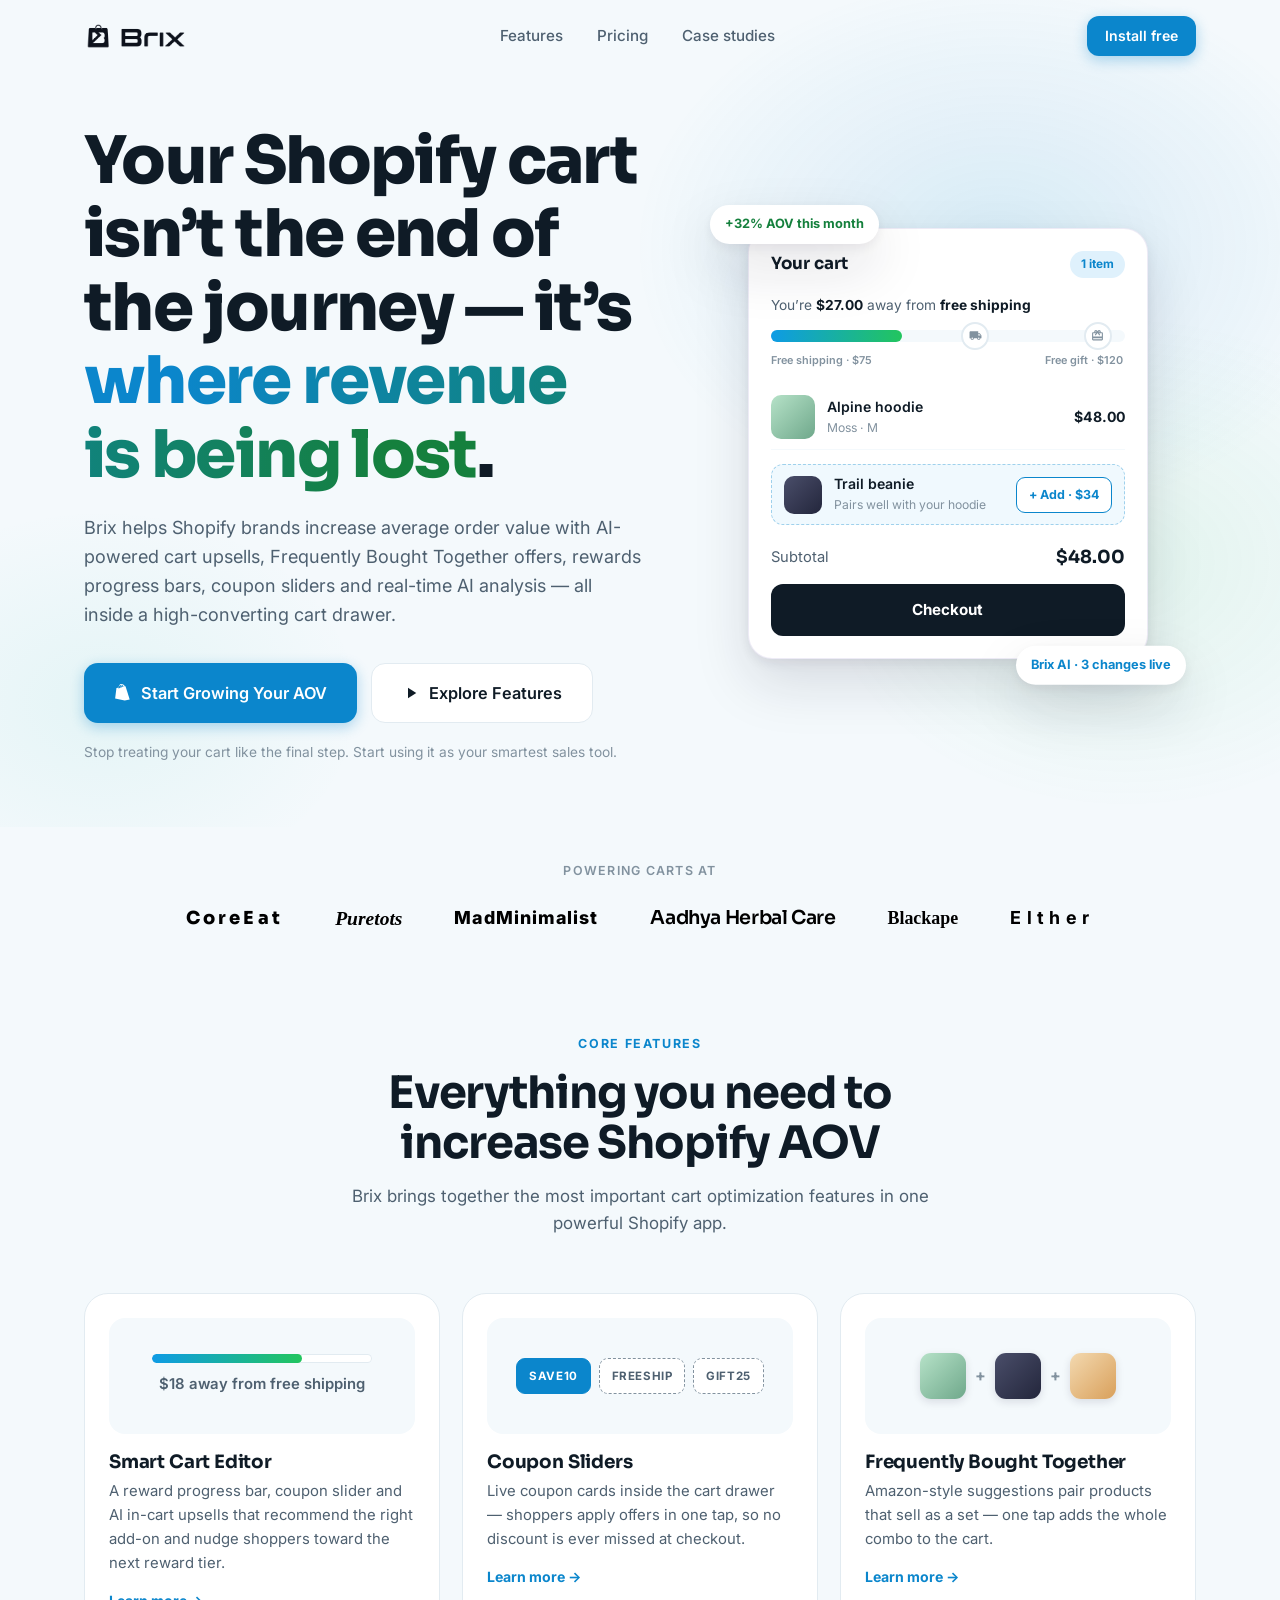
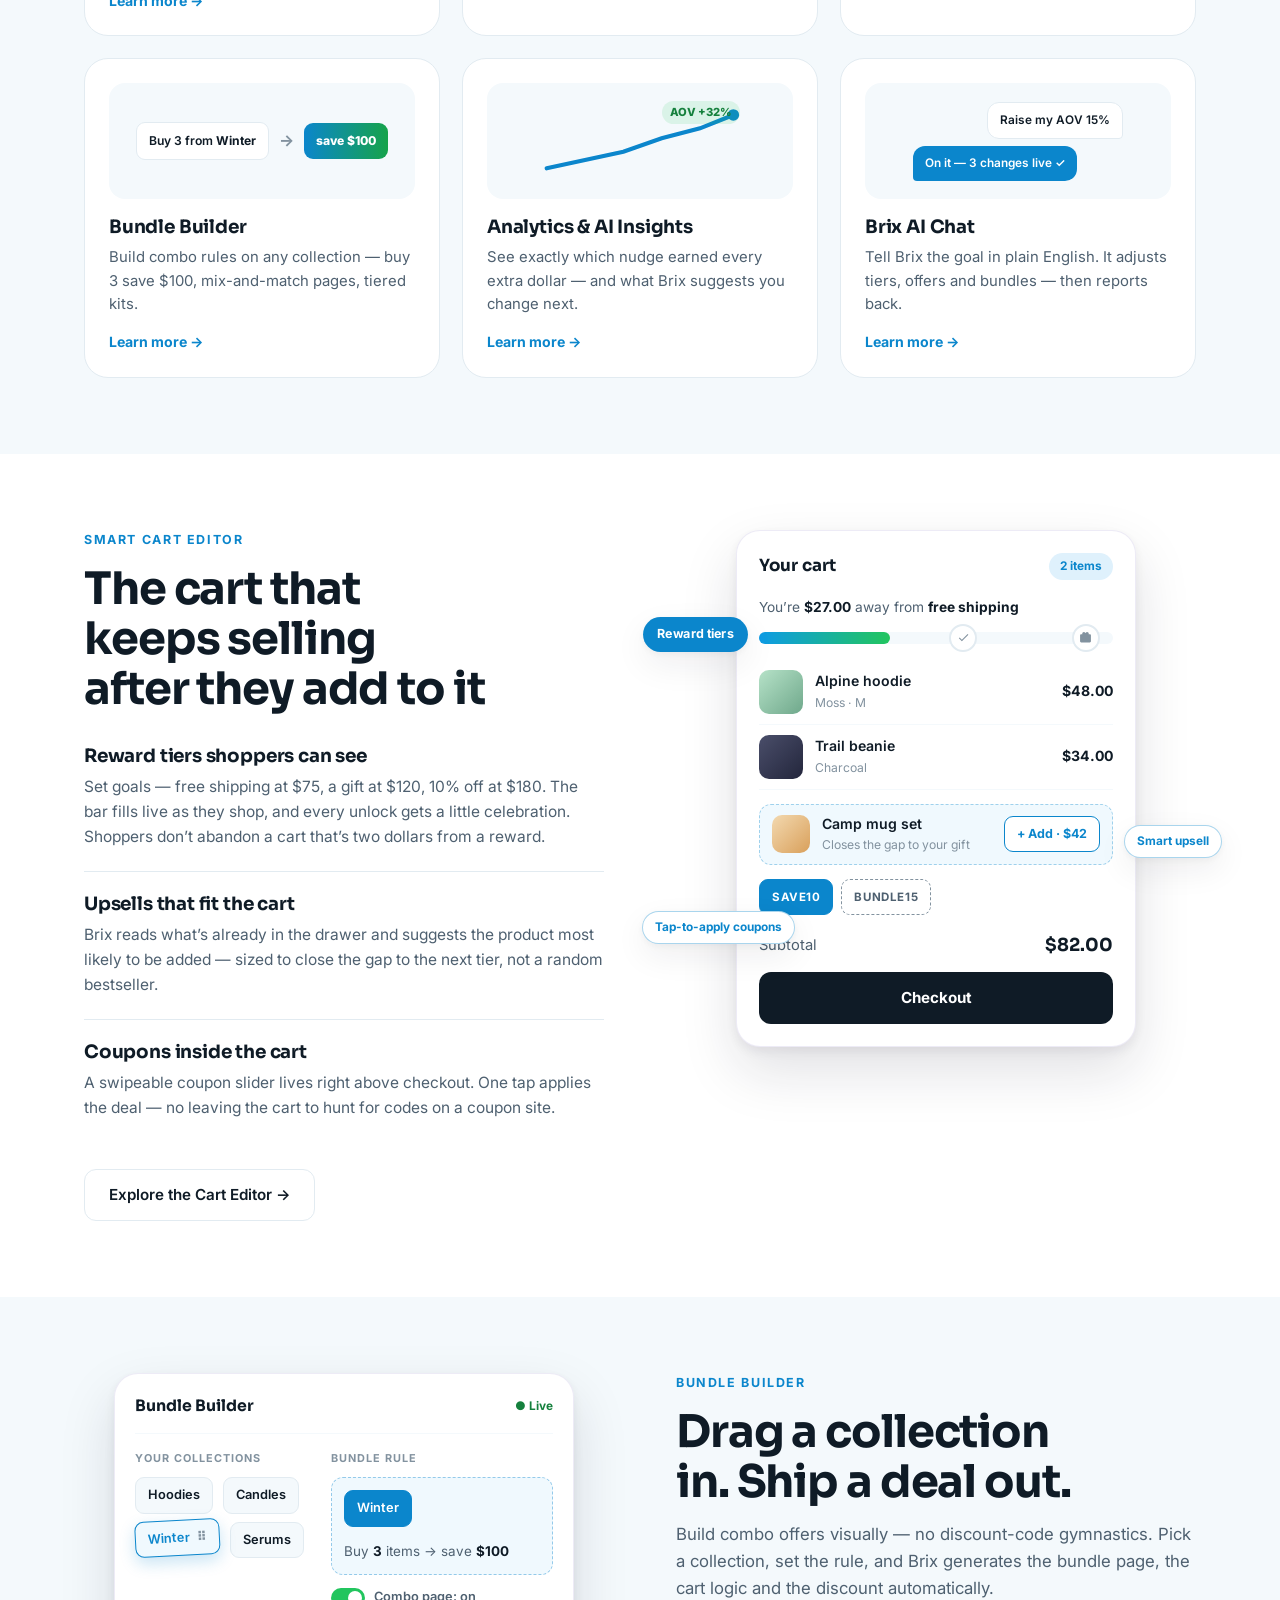
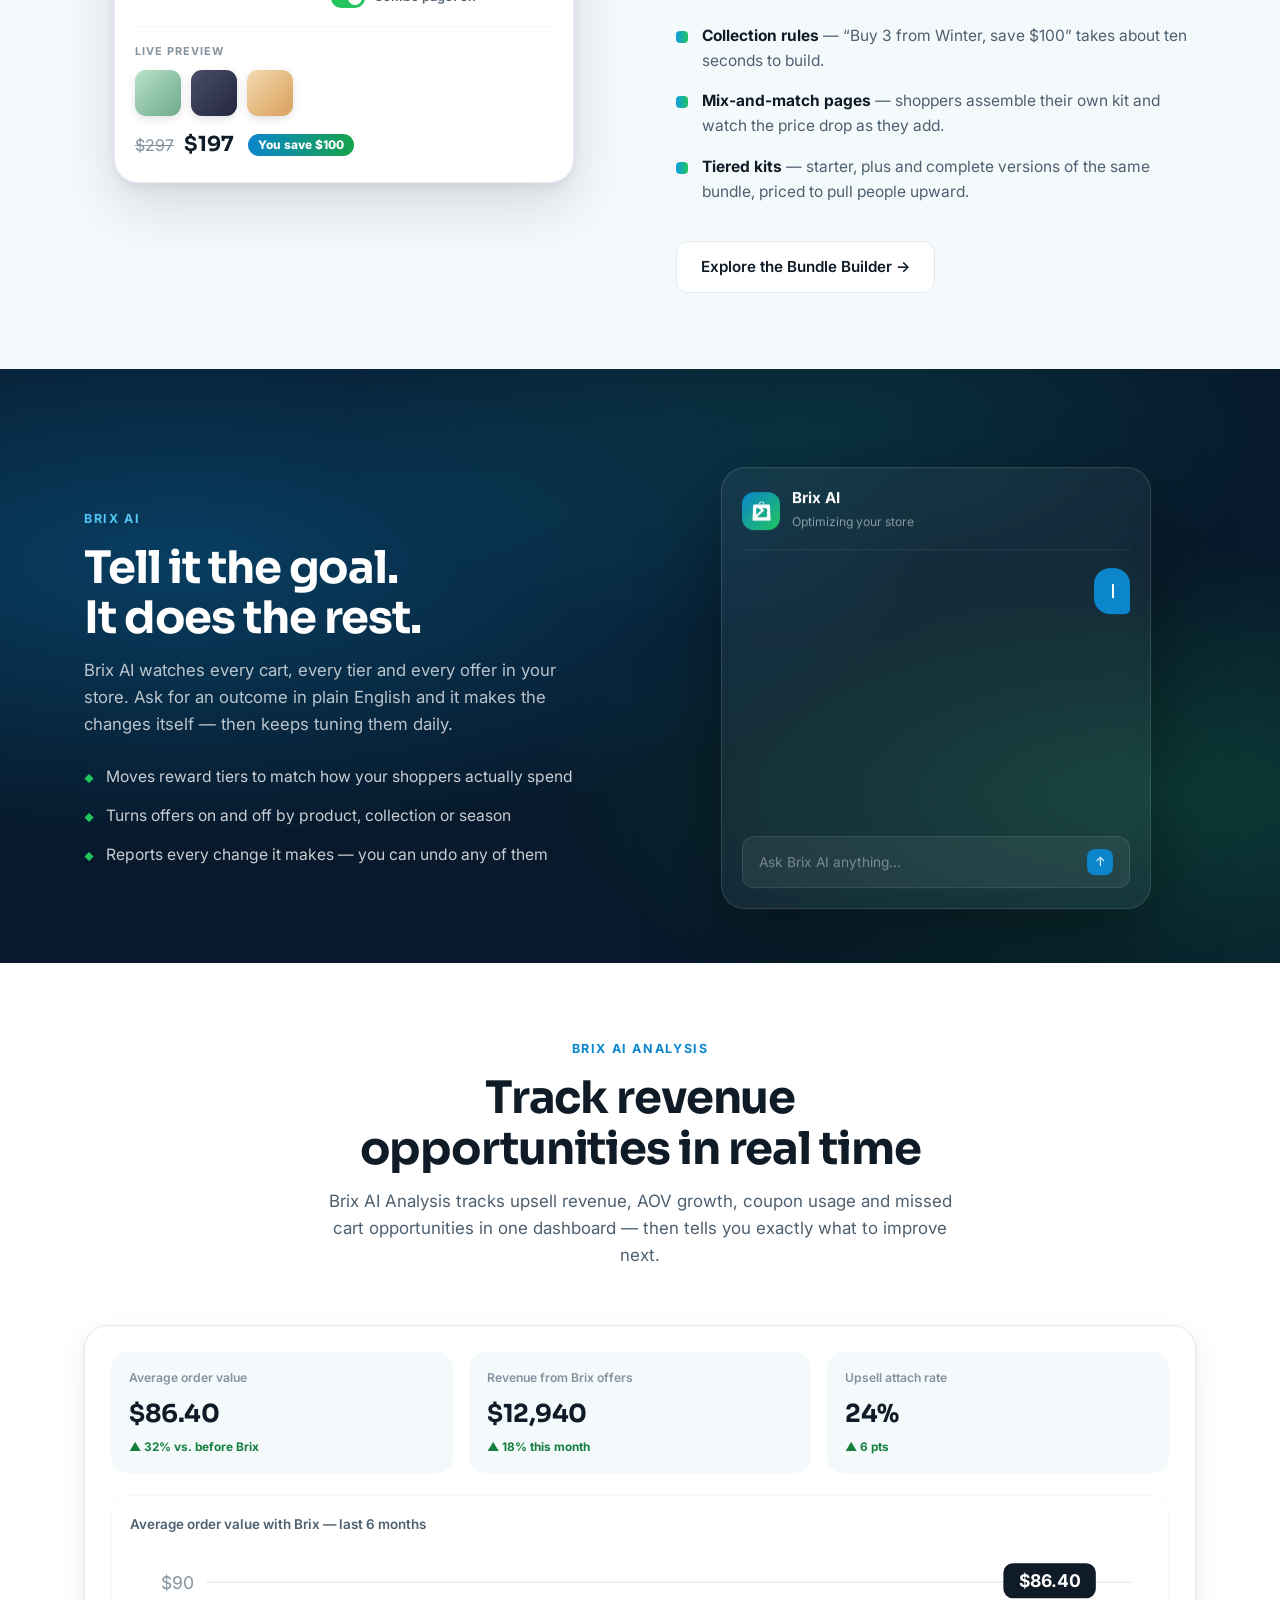
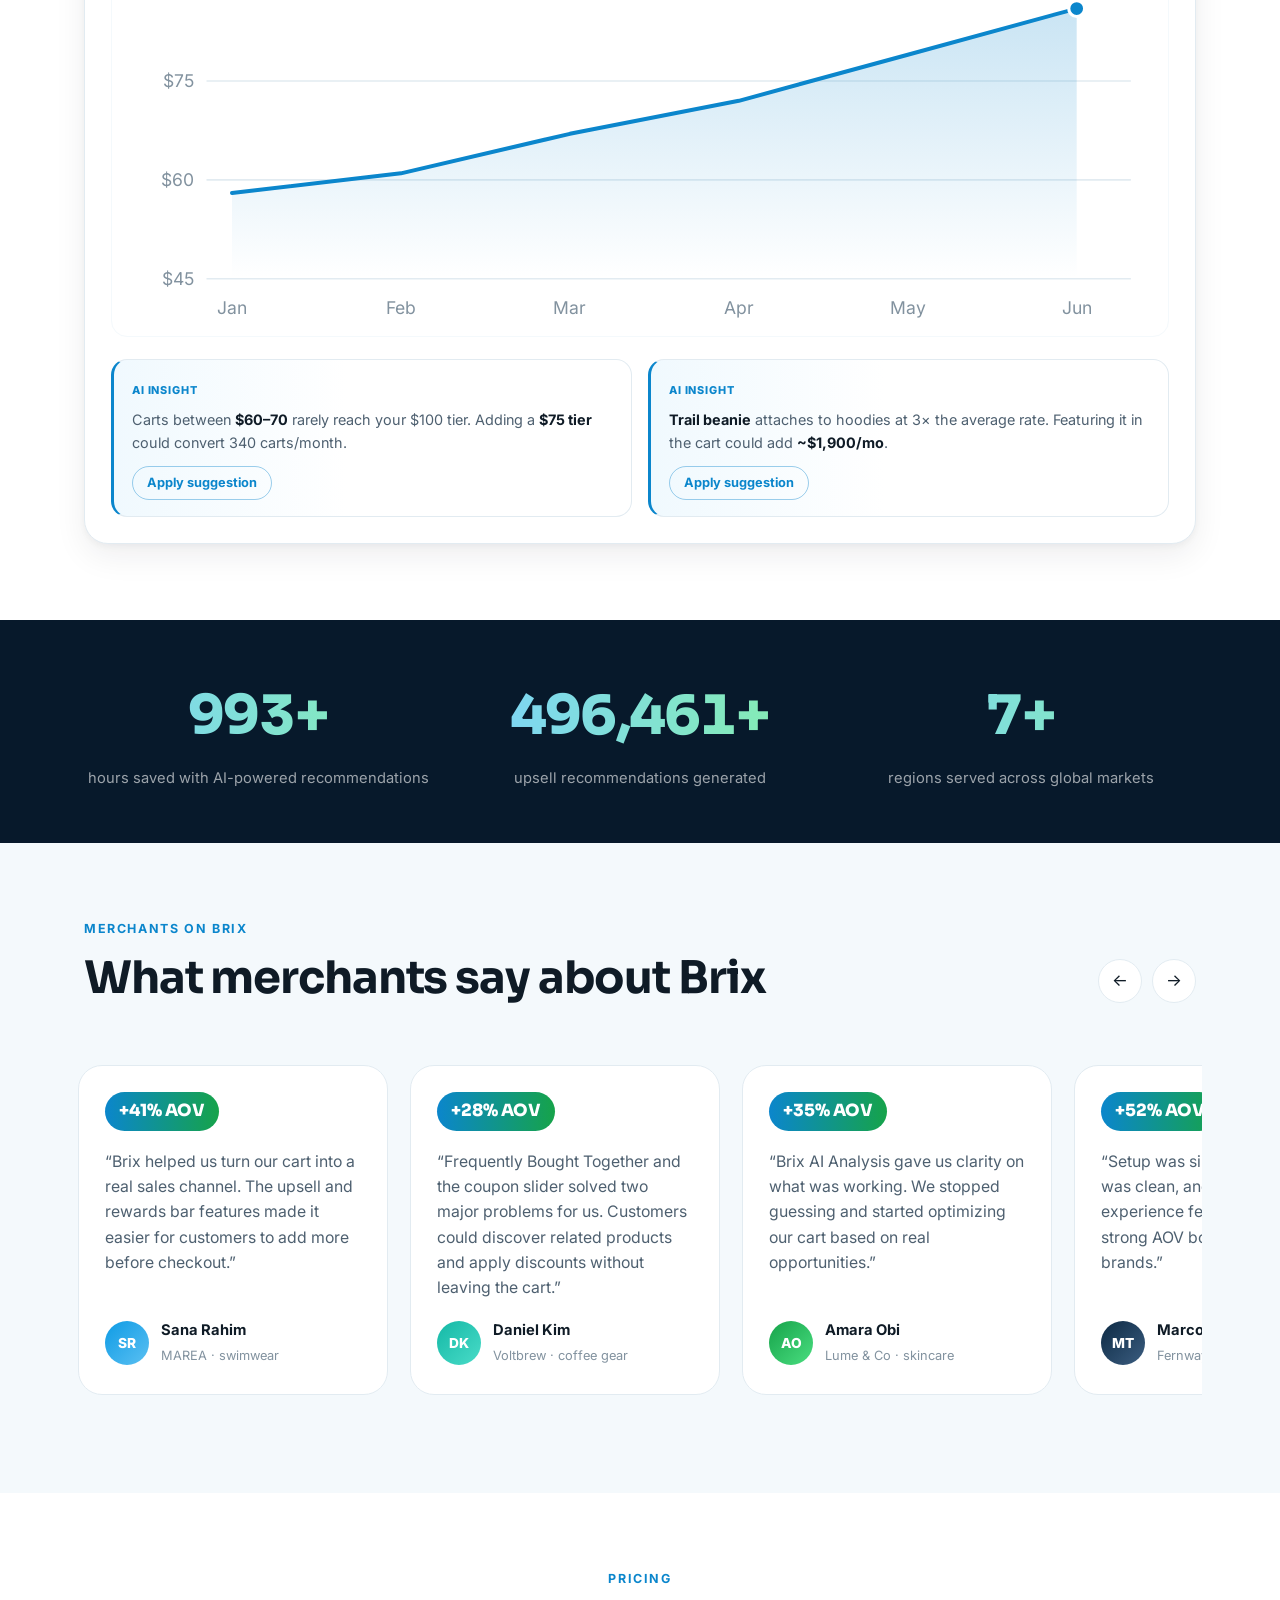
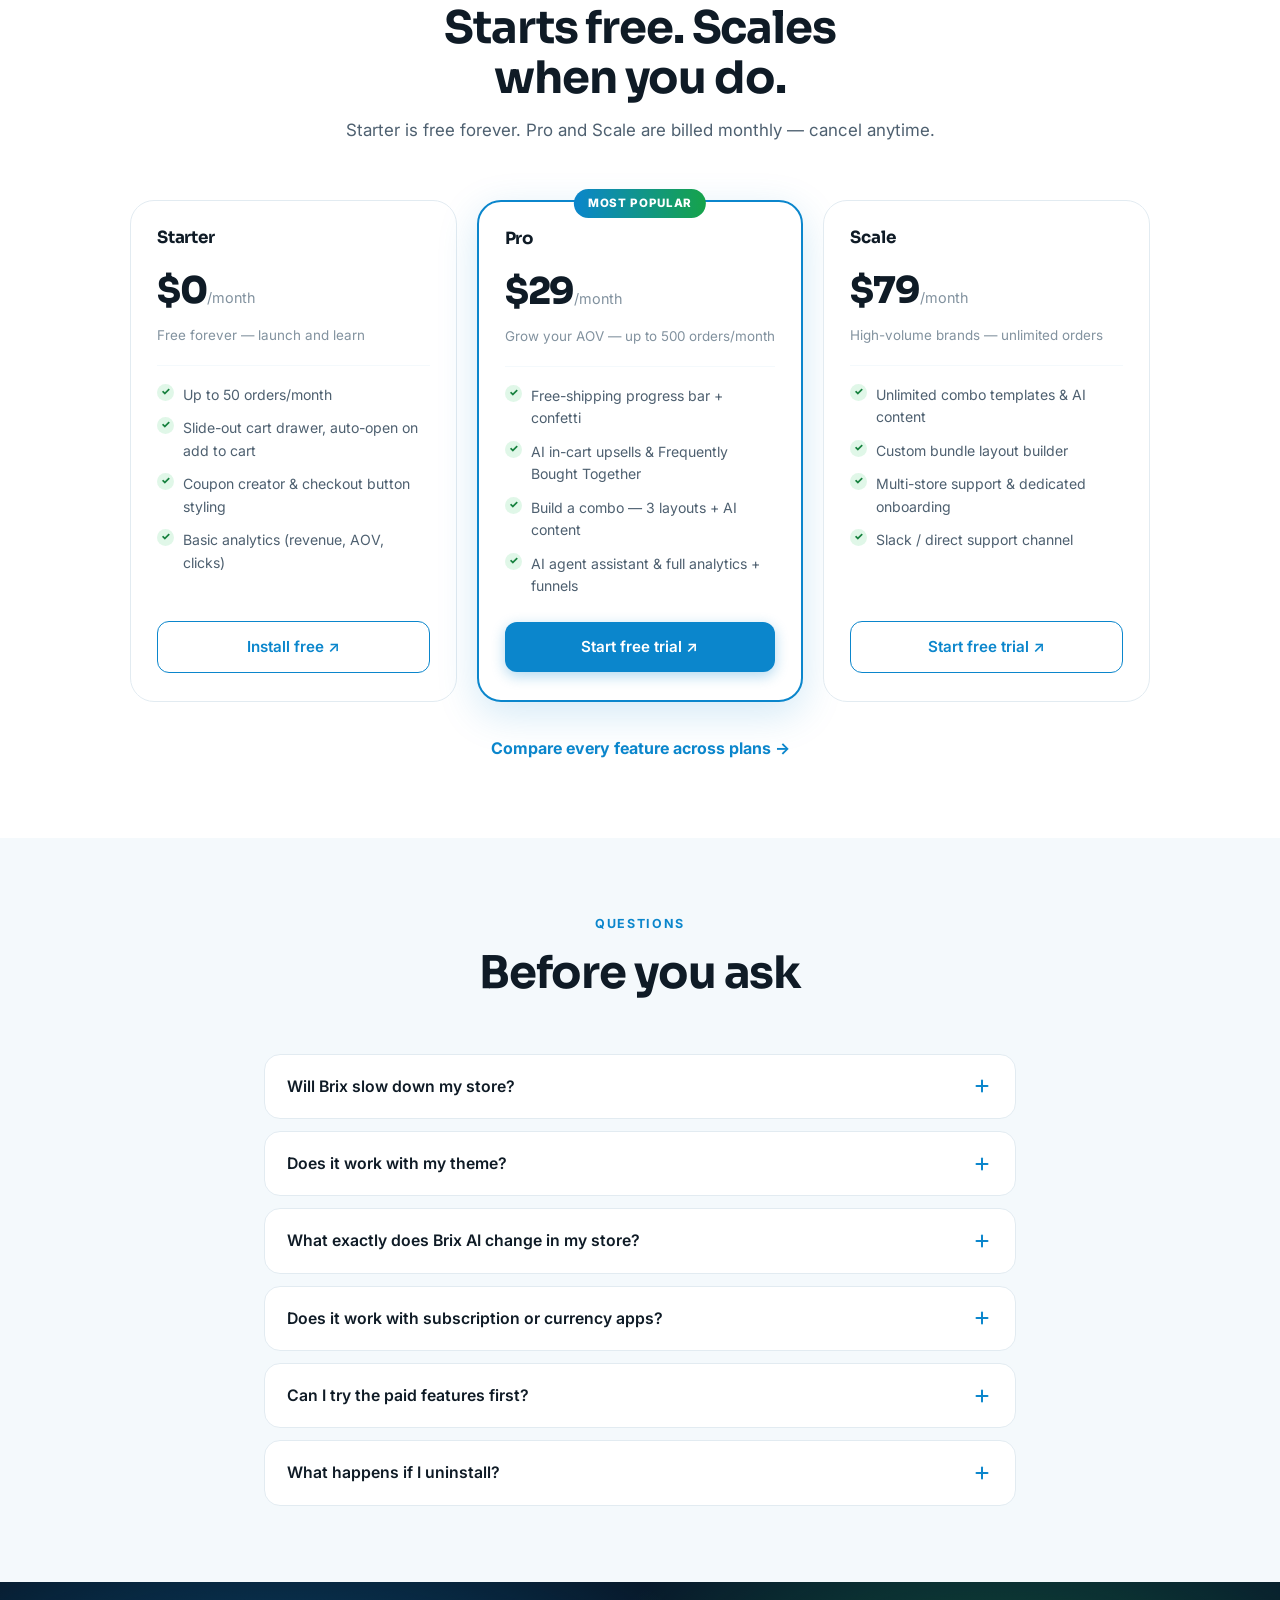
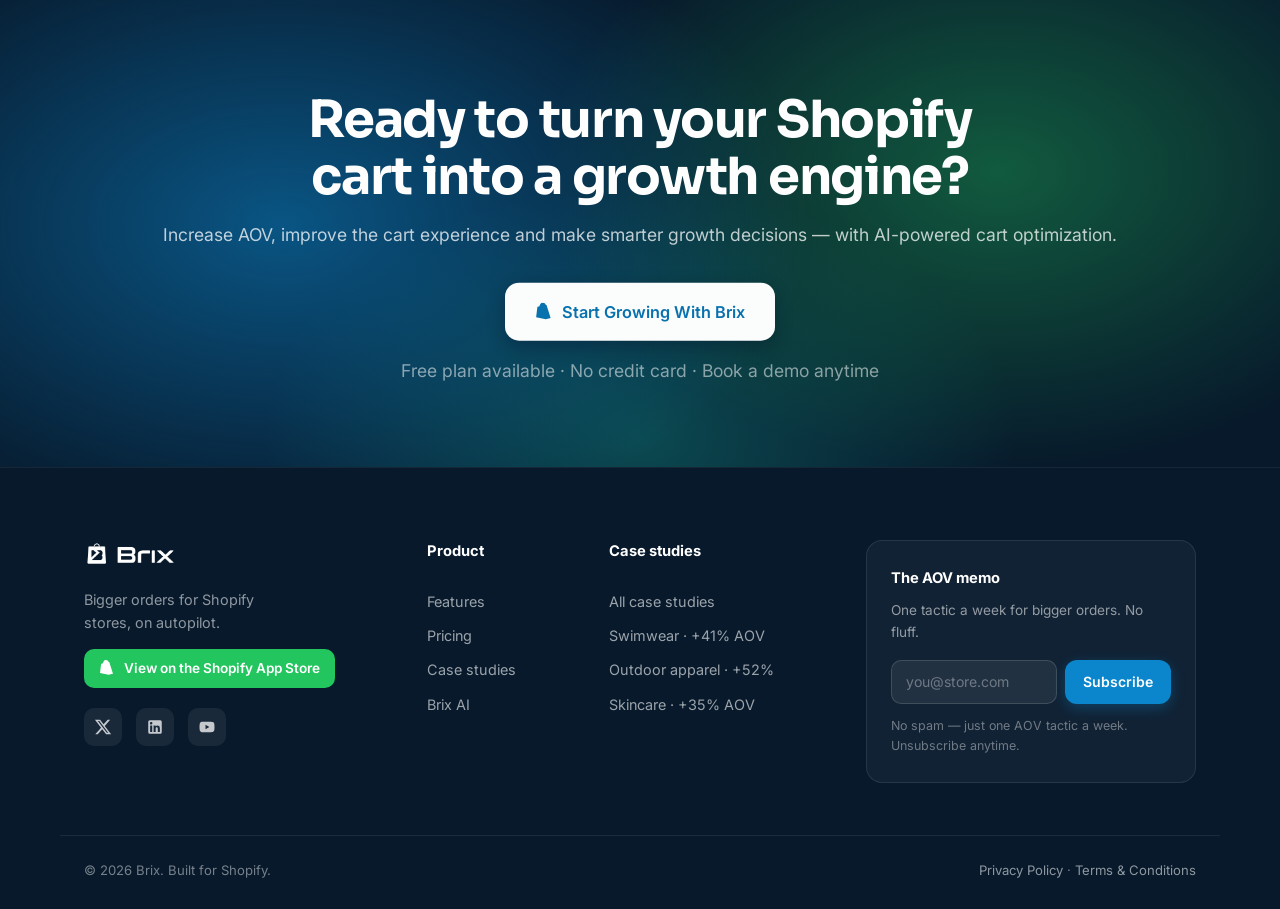
==== index.html @ e407da77 "feat: initialize project structure with website content, assets, and core layout files" ====
<!DOCTYPE html>
<html lang="en">
<head>
  <meta charset="UTF-8">
  <meta name="viewport" content="width=device-width, initial-scale=1.0">
  <title>Brix — AI Cart Upsell &amp; AOV Booster App for Shopify</title>
  <meta name="description" content="Increase Shopify AOV with Brix. Use AI cart upsells, Frequently Bought Together offers, rewards progress bars, coupon sliders and real-time AI analysis to grow cart revenue.">
  <link rel="preconnect" href="https://fonts.googleapis.com">
  <link rel="preconnect" href="https://fonts.gstatic.com" crossorigin>
  <link href="https://fonts.googleapis.com/css2?family=Sora:wght@600;700;800&family=Inter:wght@400;500;600;700&display=swap" rel="stylesheet">
  <link rel="stylesheet" href="css/styles.css?v=2">
  <link rel="icon" type="image/png" href="assets/favicon.png">
</head>
<body>

<header class="nav" id="nav">
  <div class="container nav-in">
    <a class="logo" href="index.html" aria-label="Brix home">
      <img class="logo-img" src="assets/brix-logo-dark.png" alt="Brix">
    </a>
    <nav class="nav-links" aria-label="Main">
      <a href="features.html">Features</a>
      <a href="pricing.html">Pricing</a>
      <a href="case-studies.html">Case studies</a>
    </nav>
    <div class="nav-actions">
      <a class="btn btn-primary btn-sm" href="#install">Install free</a>
      <button class="nav-burger" id="navBurger" aria-label="Open menu" aria-expanded="false" aria-controls="navDrawer">
        <span></span><span></span><span></span>
      </button>
    </div>
  </div>
  <div class="nav-drawer" id="navDrawer">
    <a href="features.html">Features</a>
    <a href="pricing.html">Pricing</a>
    <a href="case-studies.html">Case studies</a>
    <a class="btn btn-primary" href="#install">Install free</a>
  </div>
</header>

<main>

<!-- ============ HERO ============ -->
<section class="hero">
  <div class="hero-glow" aria-hidden="true"></div>
  <div class="container hero-grid">
    <div class="hero-copy">
      <h1 class="reveal" style="--d:.08s">Your Shopify cart isn’t the end of the journey — it’s <em>where revenue is being lost</em>.</h1>
      <p class="hero-sub reveal" style="--d:.16s">Brix helps Shopify brands increase average order value with AI-powered cart upsells, Frequently Bought Together offers, rewards progress bars, coupon sliders and real-time AI analysis — all inside a high-converting cart drawer.</p>
      <div class="hero-ctas reveal" style="--d:.24s">
        <a class="btn btn-primary btn-lg" href="#install">
          <svg viewBox="0 0 24 24" width="18" height="18" fill="currentColor" aria-hidden="true"><path d="M15.34 3.03c-.09-.06-.19-.06-.31-.03l-.58.18c-.14-.4-.33-.83-.61-1.26C13.28.98 12.6.5 11.9.5h-.15c-.5-.62-1.13-.9-1.68-.88-1.05.03-2.09.79-2.94 2.13-.6.95-1.05 2.14-1.18 3.06l-2.1.65c-.62.2-.64.22-.72.8L1.5 19.44 14.29 22 21 20.55S15.42 3.09 15.34 3.03zM12.7 3.6l-1.6.5c0-.83-.11-1.99-.5-2.99.98.19 1.8 1.53 2.1 2.49zM10.5 4.28l-2.53.79c.24-.94.7-1.87 1.27-2.48.21-.23.51-.48.86-.63.33.7.4 1.69.4 2.32zM9.55 1.14c.28 0 .52.06.72.19-.32.17-.63.41-.92.72-.75.81-1.33 2.07-1.56 3.28l-2.08.64c.41-1.92 2.02-4.78 3.84-4.83z"/></svg>
          Start Growing Your AOV
        </a>
        <a class="btn btn-ghost btn-lg" href="features.html">
          <svg viewBox="0 0 24 24" width="18" height="18" fill="currentColor" aria-hidden="true"><path d="M8 5v14l11-7z"/></svg>
          Explore Features
        </a>
      </div>
      <p class="hero-note reveal" style="--d:.32s">Stop treating your cart like the final step. Start using it as your smartest sales tool.</p>
    </div>

    <!-- Signature: live cart drawer demo -->
    <div class="hero-visual reveal" style="--d:.2s">
      <div class="cart-mock" id="heroCart">
        <div class="cm-head">
          <span class="cm-title">Your cart</span>
          <span class="cm-badge" id="cmCount">1 item</span>
        </div>
        <div class="cm-goal">
          <p class="cm-msg" id="cmMsg">You’re <b>$27.00</b> away from <b>free shipping</b></p>
          <div class="cm-track">
            <div class="cm-fill" id="cmFill" style="width:37%"></div>
            <div class="cm-node" id="nodeShip" style="left:57.7%">
              <svg viewBox="0 0 24 24" width="13" height="13" fill="currentColor" aria-hidden="true"><path d="M20 8h-3V4H3c-1.1 0-2 .9-2 2v11h2c0 1.66 1.34 3 3 3s3-1.34 3-3h6c0 1.66 1.34 3 3 3s3-1.34 3-3h2v-5l-3-4zM6 18.5c-.83 0-1.5-.67-1.5-1.5s.67-1.5 1.5-1.5 1.5.67 1.5 1.5-.67 1.5-1.5 1.5zm13.5-9l1.96 2.5H17V9.5h2.5zm-1.5 9c-.83 0-1.5-.67-1.5-1.5s.67-1.5 1.5-1.5 1.5.67 1.5 1.5-.67 1.5-1.5 1.5z"/></svg>
            </div>
            <div class="cm-node" id="nodeGift" style="left:92.3%">
              <svg viewBox="0 0 24 24" width="13" height="13" fill="currentColor" aria-hidden="true"><path d="M20 6h-2.18c.11-.31.18-.65.18-1 0-1.66-1.34-3-3-3-1.05 0-1.96.54-2.5 1.35l-.5.67-.5-.68C10.96 2.54 10.05 2 9 2 7.34 2 6 3.34 6 5c0 .35.07.69.18 1H4c-1.11 0-1.99.89-1.99 2L2 19c0 1.11.89 2 2 2h16c1.11 0 2-.89 2-2V8c0-1.11-.89-2-2-2zm-5-2c.55 0 1 .45 1 1s-.45 1-1 1-1-.45-1-1 .45-1 1-1zM9 4c.55 0 1 .45 1 1s-.45 1-1 1-1-.45-1-1 .45-1 1-1zm11 15H4v-2h16v2zm0-5H4V8h5.08L7 10.83 8.62 12 11 8.76l1-1.36 1 1.36L15.38 12 17 10.83 14.92 8H20v6z"/></svg>
            </div>
          </div>
          <div class="cm-tiers">
            <span>Free shipping · $75</span>
            <span>Free gift · $120</span>
          </div>
        </div>
        <ul class="cm-items" id="cmItems">
          <li class="cm-item is-in">
            <span class="cm-thumb th-a" aria-hidden="true"></span>
            <span class="cm-item-info"><b>Alpine hoodie</b><small>Moss · M</small></span>
            <span class="cm-price">$48.00</span>
          </li>
          <li class="cm-item" id="item2">
            <span class="cm-thumb th-b" aria-hidden="true"></span>
            <span class="cm-item-info"><b>Trail beanie</b><small>Charcoal</small></span>
            <span class="cm-price">$34.00</span>
          </li>
          <li class="cm-item" id="item3">
            <span class="cm-thumb th-c" aria-hidden="true"></span>
            <span class="cm-item-info"><b>Camp mug set</b><small>Set of 2</small></span>
            <span class="cm-price">$42.00</span>
          </li>
          <li class="cm-item cm-item-gift" id="itemGift">
            <span class="cm-thumb th-gift" aria-hidden="true"><svg viewBox="0 0 24 24" width="20" height="20" fill="#2E7D53"><path d="M20 6h-2.18c.11-.31.18-.65.18-1 0-1.66-1.34-3-3-3-1.05 0-1.96.54-2.5 1.35l-.5.67-.5-.68C10.96 2.54 10.05 2 9 2 7.34 2 6 3.34 6 5c0 .35.07.69.18 1H4c-1.11 0-1.99.89-1.99 2L2 19c0 1.11.89 2 2 2h16c1.11 0 2-.89 2-2V8c0-1.11-.89-2-2-2zm-5-2c.55 0 1 .45 1 1s-.45 1-1 1-1-.45-1-1 .45-1 1-1zM9 4c.55 0 1 .45 1 1s-.45 1-1 1-1-.45-1-1 .45-1 1-1zm11 15H4v-2h16v2zm0-5H4V8h5.08L7 10.83 8.62 12 11 8.76l1-1.36 1 1.36L15.38 12 17 10.83 14.92 8H20v6z"/></svg></span>
            <span class="cm-item-info"><b>Sherpa socks</b><small>Your free gift</small></span>
            <span class="cm-price cm-price-free">FREE</span>
          </li>
        </ul>
        <div class="cm-upsell" id="cmUpsell">
          <span class="cm-thumb th-b" aria-hidden="true"></span>
          <span class="cm-item-info"><b>Trail beanie</b><small>Pairs well with your hoodie</small></span>
          <button class="cm-add" id="cmAdd" tabindex="-1">+ Add · $34</button>
        </div>
        <div class="cm-foot">
          <span>Subtotal</span>
          <b id="cmTotal">$48.00</b>
        </div>
        <button class="cm-checkout" tabindex="-1">Checkout</button>
        <canvas class="confetti-canvas" id="cmConfetti" aria-hidden="true"></canvas>
      </div>
      <div class="hero-chip hero-chip-1" aria-hidden="true">+32% AOV this month</div>
      <div class="hero-chip hero-chip-2" aria-hidden="true">Brix AI · 3 changes live</div>
    </div>
  </div>
</section>

<!-- ============ SOCIAL PROOF ============ -->
<section class="logos">
  <div class="container">
    <p class="logos-label reveal">Powering carts at</p>
    <div class="logos-row reveal" style="--d:.1s" aria-label="Customer stores">
      <span class="wordmark wm-1">CoreEat</span>
      <span class="wordmark wm-2">Puretots</span>
      <span class="wordmark wm-3">MadMinimalist</span>
      <span class="wordmark wm-4">Aadhya&nbsp;Herbal&nbsp;Care</span>
      <span class="wordmark wm-5">Blackape</span>
      <span class="wordmark wm-6">Elther</span>
    </div>
  </div>
</section>

<!-- ============ FEATURE GRID ============ -->
<section class="section section-soft" id="features">
  <div class="container">
    <div class="section-head reveal">
      <p class="eyebrow">Core features</p>
      <h2>Everything you need to increase Shopify AOV</h2>
      <p class="section-sub">Brix brings together the most important cart optimization features in one powerful Shopify app.</p>
    </div>
    <div class="feature-grid">

      <a class="feature-card reveal" href="features.html#cart-editor">
        <div class="fc-visual">
          <div class="mini-cart">
            <div class="mini-track"><div class="mini-fill"></div></div>
            <p class="mini-msg">$18 away from free shipping</p>
          </div>
        </div>
        <h3>Smart Cart Editor</h3>
        <p>A reward progress bar, coupon slider and AI in-cart upsells that recommend the right add-on and nudge shoppers toward the next reward tier.</p>
        <span class="fc-link">Learn more →</span>
      </a>

      <a class="feature-card reveal" style="--d:.06s" href="features.html#coupon-slider">
        <div class="fc-visual">
          <div class="mini-coupons">
            <span class="mini-coupon mc-active">SAVE10</span>
            <span class="mini-coupon">FREESHIP</span>
            <span class="mini-coupon">GIFT25</span>
          </div>
        </div>
        <h3>Coupon Sliders</h3>
        <p>Live coupon cards inside the cart drawer — shoppers apply offers in one tap, so no discount is ever missed at checkout.</p>
        <span class="fc-link">Learn more →</span>
      </a>

      <a class="feature-card reveal" style="--d:.12s" href="features.html#fbt">
        <div class="fc-visual">
          <div class="mini-fbt">
            <span class="mini-prod th-a"></span><i>+</i>
            <span class="mini-prod th-b"></span><i>+</i>
            <span class="mini-prod th-c"></span>
          </div>
        </div>
        <h3>Frequently Bought Together</h3>
        <p>Amazon-style suggestions pair products that sell as a set — one tap adds the whole combo to the cart.</p>
        <span class="fc-link">Learn more →</span>
      </a>

      <a class="feature-card reveal" href="features.html#bundles">
        <div class="fc-visual">
          <div class="mini-bundle">
            <span class="mini-rule">Buy 3 from <b>Winter</b></span>
            <span class="mini-arrow">→</span>
            <span class="mini-save">save $100</span>
          </div>
        </div>
        <h3>Bundle Builder</h3>
        <p>Build combo rules on any collection — buy 3 save $100, mix-and-match pages, tiered kits.</p>
        <span class="fc-link">Learn more →</span>
      </a>

      <a class="feature-card reveal" style="--d:.06s" href="features.html#analytics">
        <div class="fc-visual">
          <div class="mini-chart">
            <svg viewBox="0 0 120 44" aria-hidden="true">
              <path d="M4 38 L27 33 L50 28 L73 20 L96 14 L116 6" fill="none" stroke="#0B86CC" stroke-width="2.5" stroke-linecap="round"/>
              <circle cx="116" cy="6" r="3.5" fill="#0B86CC"/>
            </svg>
            <span class="mini-stat">AOV +32%</span>
          </div>
        </div>
        <h3>Analytics &amp; AI Insights</h3>
        <p>See exactly which nudge earned every extra dollar — and what Brix suggests you change next.</p>
        <span class="fc-link">Learn more →</span>
      </a>

      <a class="feature-card reveal" style="--d:.12s" href="features.html#ai-chat">
        <div class="fc-visual">
          <div class="mini-chat">
            <span class="mini-bubble mb-user">Raise my AOV 15%</span>
            <span class="mini-bubble mb-ai">On it — 3 changes live ✓</span>
          </div>
        </div>
        <h3>Brix AI Chat</h3>
        <p>Tell Brix the goal in plain English. It adjusts tiers, offers and bundles — then reports back.</p>
        <span class="fc-link">Learn more →</span>
      </a>

    </div>
  </div>
</section>

<!-- ============ DEEP DIVE: SMART CART ============ -->
<section class="section" id="smart-cart">
  <div class="container dd-grid">
    <div class="dd-copy">
      <p class="eyebrow reveal">Smart Cart Editor</p>
      <h2 class="reveal">The cart that keeps selling after they add to it</h2>
      <div class="dd-step reveal" data-step="1">
        <h3>Reward tiers shoppers can see</h3>
        <p>Set goals — free shipping at $75, a gift at $120, 10% off at $180. The bar fills live as they shop, and every unlock gets a little celebration. Shoppers don’t abandon a cart that’s two dollars from a reward.</p>
      </div>
      <div class="dd-step reveal" data-step="2">
        <h3>Upsells that fit the cart</h3>
        <p>Brix reads what’s already in the drawer and suggests the product most likely to be added — sized to close the gap to the next tier, not a random bestseller.</p>
      </div>
      <div class="dd-step reveal" data-step="3">
        <h3>Coupons inside the cart</h3>
        <p>A swipeable coupon slider lives right above checkout. One tap applies the deal — no leaving the cart to hunt for codes on a coupon site.</p>
      </div>
      <a class="btn btn-ghost reveal" href="features.html#cart-editor">Explore the Cart Editor →</a>
    </div>
    <div class="dd-visual">
      <div class="dd-sticky reveal">
        <div class="cart-mock cart-mock-static">
          <div class="cm-head"><span class="cm-title">Your cart</span><span class="cm-badge">2 items</span></div>
          <div class="cm-goal">
            <p class="cm-msg"><b>Free shipping unlocked!</b> $38.00 to a free gift</p>
            <div class="cm-track">
              <div class="cm-fill" style="width:63%"></div>
              <div class="cm-node is-unlocked" style="left:57.7%"><svg viewBox="0 0 24 24" width="13" height="13" fill="currentColor"><path d="M9 16.17L4.83 12l-1.42 1.41L9 19 21 7l-1.41-1.41z"/></svg></div>
              <div class="cm-node" style="left:92.3%"><svg viewBox="0 0 24 24" width="13" height="13" fill="currentColor"><path d="M20 6h-2.18c.11-.31.18-.65.18-1 0-1.66-1.34-3-3-3-1.05 0-1.96.54-2.5 1.35l-.5.67-.5-.68C10.96 2.54 10.05 2 9 2 7.34 2 6 3.34 6 5c0 .35.07.69.18 1H4c-1.11 0-1.99.89-1.99 2L2 19c0 1.11.89 2 2 2h16c1.11 0 2-.89 2-2V8c0-1.11-.89-2-2-2z"/></svg></div>
            </div>
          </div>
          <ul class="cm-items">
            <li class="cm-item is-in"><span class="cm-thumb th-a"></span><span class="cm-item-info"><b>Alpine hoodie</b><small>Moss · M</small></span><span class="cm-price">$48.00</span></li>
            <li class="cm-item is-in"><span class="cm-thumb th-b"></span><span class="cm-item-info"><b>Trail beanie</b><small>Charcoal</small></span><span class="cm-price">$34.00</span></li>
          </ul>
          <div class="cm-upsell is-on"><span class="cm-thumb th-c"></span><span class="cm-item-info"><b>Camp mug set</b><small>Closes the gap to your gift</small></span><button class="cm-add" tabindex="-1">+ Add · $42</button></div>
          <div class="cm-coupon-row">
            <span class="mini-coupon mc-active">SAVE10</span>
            <span class="mini-coupon">BUNDLE15</span>
          </div>
          <div class="cm-foot"><span>Subtotal</span><b>$82.00</b></div>
          <button class="cm-checkout" tabindex="-1">Checkout</button>
        </div>
        <div class="dd-callout dd-callout-1" data-for="1">Reward tiers</div>
        <div class="dd-callout dd-callout-2" data-for="2">Smart upsell</div>
        <div class="dd-callout dd-callout-3" data-for="3">Tap-to-apply coupons</div>
      </div>
    </div>
  </div>
</section>

<!-- ============ DEEP DIVE: BUNDLE BUILDER ============ -->
<section class="section section-soft" id="bundles-home">
  <div class="container dd-grid dd-grid-flip">
    <div class="dd-copy">
      <p class="eyebrow reveal">Bundle Builder</p>
      <h2 class="reveal">Drag a collection in. Ship a deal out.</h2>
      <p class="dd-lead reveal">Build combo offers visually — no discount-code gymnastics. Pick a collection, set the rule, and Brix generates the bundle page, the cart logic and the discount automatically.</p>
      <ul class="dd-list reveal">
        <li><b>Collection rules</b> — “Buy 3 from Winter, save $100” takes about ten seconds to build.</li>
        <li><b>Mix-and-match pages</b> — shoppers assemble their own kit and watch the price drop as they add.</li>
        <li><b>Tiered kits</b> — starter, plus and complete versions of the same bundle, priced to pull people upward.</li>
      </ul>
      <a class="btn btn-ghost reveal" href="features.html#bundles">Explore the Bundle Builder →</a>
    </div>
    <div class="dd-visual">
      <div class="dd-sticky reveal">
        <div class="builder-mock">
          <div class="bm-head">Bundle Builder <span class="bm-status">● Live</span></div>
          <div class="bm-body">
            <div class="bm-col">
              <p class="bm-label">Your collections</p>
              <span class="bm-chip">Hoodies</span>
              <span class="bm-chip">Candles</span>
              <span class="bm-chip bm-chip-drag">Winter <em>⠿</em></span>
              <span class="bm-chip">Serums</span>
            </div>
            <div class="bm-col">
              <p class="bm-label">Bundle rule</p>
              <div class="bm-drop">
                <span class="bm-chip bm-chip-placed">Winter</span>
                <p class="bm-rule">Buy <b>3</b> items → save <b>$100</b></p>
              </div>
              <div class="bm-toggle-row"><span class="bm-toggle"><i></i></span> Combo page: on</div>
            </div>
          </div>
          <div class="bm-preview">
            <p class="bm-label">Live preview</p>
            <div class="bm-prods">
              <span class="mini-prod th-a"></span>
              <span class="mini-prod th-b"></span>
              <span class="mini-prod th-c"></span>
            </div>
            <p class="bm-price"><s>$297</s> <b>$197</b> <span class="bm-save-tag">You save $100</span></p>
          </div>
        </div>
      </div>
    </div>
  </div>
</section>

<!-- ============ BRIX AI ============ -->
<section class="section section-dark" id="brix-ai">
  <div class="ai-gradient" aria-hidden="true"></div>
  <div class="container dd-grid">
    <div class="dd-copy">
      <p class="eyebrow eyebrow-warm reveal">Brix AI</p>
      <h2 class="reveal">Tell it the goal.<br>It does the rest.</h2>
      <p class="dd-lead reveal">Brix AI watches every cart, every tier and every offer in your store. Ask for an outcome in plain English and it makes the changes itself — then keeps tuning them daily.</p>
      <ul class="ai-points reveal">
        <li><span class="ai-ic">◆</span> Moves reward tiers to match how your shoppers actually spend</li>
        <li><span class="ai-ic">◆</span> Turns offers on and off by product, collection or season</li>
        <li><span class="ai-ic">◆</span> Reports every change it makes — you can undo any of them</li>
      </ul>
    </div>
    <div class="dd-visual">
      <div class="chat-mock reveal" id="aiChat">
        <div class="chat-head">
          <span class="chat-avatar" aria-hidden="true">
            <img src="assets/brix-mark-light.png" alt="" style="width:19px;height:auto;">
          </span>
          <span><b>Brix AI</b><small>Optimizing your store</small></span>
        </div>
        <div class="chat-body">
          <div class="chat-bubble cb-user" id="cbUser"><span id="cbUserText"></span><span class="chat-caret" id="cbCaret"></span></div>
          <div class="chat-typing" id="cbTyping"><span></span><span></span><span></span></div>
          <div class="chat-bubble cb-ai" id="cbAi">On it. I’ve raised your free-shipping tier to <b>$80</b>, added a gift tier at <b>$130</b>, and turned on Frequently&nbsp;Bought&nbsp;Together for <b>214 products</b>.</div>
          <div class="chat-action" id="cbAction">
            <svg viewBox="0 0 24 24" width="14" height="14" fill="currentColor" aria-hidden="true"><path d="M9 16.17L4.83 12l-1.42 1.41L9 19 21 7l-1.41-1.41z"/></svg>
            3 changes live · monitoring results
          </div>
        </div>
        <div class="chat-input" aria-hidden="true"><span>Ask Brix AI anything…</span><i>↑</i></div>
      </div>
    </div>
  </div>
</section>

<!-- ============ ANALYTICS ============ -->
<section class="section" id="analytics-home">
  <div class="container">
    <div class="section-head reveal">
      <p class="eyebrow">Brix AI Analysis</p>
      <h2>Track revenue opportunities in real time</h2>
      <p class="section-sub">Brix AI Analysis tracks upsell revenue, AOV growth, coupon usage and missed cart opportunities in one dashboard — then tells you exactly what to improve next.</p>
    </div>
    <div class="dash-mock reveal" style="--d:.1s">
      <div class="dash-stats">
        <div class="dash-stat">
          <small>Average order value</small>
          <b>$86.40</b>
          <span class="dash-delta">▲ 32% vs. before Brix</span>
        </div>
        <div class="dash-stat">
          <small>Revenue from Brix offers</small>
          <b>$12,940</b>
          <span class="dash-delta">▲ 18% this month</span>
        </div>
        <div class="dash-stat">
          <small>Upsell attach rate</small>
          <b>24%</b>
          <span class="dash-delta">▲ 6 pts</span>
        </div>
      </div>
      <div class="dash-chart">
        <div class="dash-chart-head">
          <span>Average order value with Brix — last 6 months</span>
        </div>
        <div class="chart-wrap" id="aovChart">
          <svg viewBox="0 0 640 240" preserveAspectRatio="none" aria-label="Line chart: average order value rising from $58 in January to $86 in June">
            <g class="chart-grid">
              <line x1="48" y1="24"  x2="628" y2="24"/>
              <line x1="48" y1="86"  x2="628" y2="86"/>
              <line x1="48" y1="148" x2="628" y2="148"/>
              <line x1="48" y1="210" x2="628" y2="210"/>
            </g>
            <g class="chart-ylabels">
              <text x="40" y="28">$90</text>
              <text x="40" y="90">$75</text>
              <text x="40" y="152">$60</text>
              <text x="40" y="214">$45</text>
            </g>
            <defs>
              <linearGradient id="aovFill" x1="0" y1="0" x2="0" y2="1">
                <stop offset="0%" stop-color="#0B86CC" stop-opacity=".22"/>
                <stop offset="100%" stop-color="#0B86CC" stop-opacity="0"/>
              </linearGradient>
            </defs>
            <path class="chart-area" d="M64 156.3 L170 143.9 L276 119.1 L382 98.4 L488 69.5 L594 40.5 L594 210 L64 210 Z" fill="url(#aovFill)"/>
            <path class="chart-line" d="M64 156.3 L170 143.9 L276 119.1 L382 98.4 L488 69.5 L594 40.5" fill="none"/>
            <g class="chart-xlabels">
              <text x="64" y="232">Jan</text>
              <text x="170" y="232">Feb</text>
              <text x="276" y="232">Mar</text>
              <text x="382" y="232">Apr</text>
              <text x="488" y="232">May</text>
              <text x="594" y="232">Jun</text>
            </g>
            <circle class="chart-end" cx="594" cy="40.5" r="5"/>
            <g class="chart-endlabel">
              <rect x="548" y="12" rx="6" width="58" height="22"/>
              <text x="577" y="27">$86.40</text>
            </g>
          </svg>
          <div class="chart-hover" id="chartHover" aria-hidden="true">
            <div class="chart-crosshair"></div>
            <div class="chart-dot"></div>
            <div class="chart-tip"><b></b><small></small></div>
          </div>
        </div>
      </div>
      <div class="dash-insights">
        <div class="insight-card">
          <span class="insight-tag">AI insight</span>
          <p>Carts between <b>$60–70</b> rarely reach your $100 tier. Adding a <b>$75 tier</b> could convert 340 carts/month.</p>
          <span class="insight-apply">Apply suggestion</span>
        </div>
        <div class="insight-card">
          <span class="insight-tag">AI insight</span>
          <p><b>Trail beanie</b> attaches to hoodies at 3× the average rate. Featuring it in the cart could add <b>~$1,900/mo</b>.</p>
          <span class="insight-apply">Apply suggestion</span>
        </div>
      </div>
    </div>
  </div>
</section>

<!-- ============ STATS BAND ============ -->
<section class="stats-band">
  <div class="container stats-row">
    <div class="stat reveal">
      <b><span data-count="1000" data-suffix="+">0</span></b>
      <small>hours saved with AI-powered recommendations</small>
    </div>
    <div class="stat reveal" style="--d:.08s">
      <b><span data-count="500000" data-suffix="+">0</span></b>
      <small>upsell recommendations generated</small>
    </div>
    <div class="stat reveal" style="--d:.16s">
      <b><span data-count="7" data-suffix="+">0</span></b>
      <small>regions served across global markets</small>
    </div>
  </div>
</section>

<!-- ============ TESTIMONIALS ============ -->
<section class="section section-soft" id="testimonials">
  <div class="container">
    <div class="section-head section-head-row reveal">
      <div>
        <p class="eyebrow">Merchants on Brix</p>
        <h2>What merchants say about Brix</h2>
      </div>
      <div class="carousel-nav">
        <button class="car-btn" id="carPrev" aria-label="Previous testimonials">←</button>
        <button class="car-btn" id="carNext" aria-label="Next testimonials">→</button>
      </div>
    </div>
    <div class="carousel" id="carousel">
      <figure class="t-card reveal">
        <span class="t-lift">+41% AOV</span>
        <blockquote>“Brix helped us turn our cart into a real sales channel. The upsell and rewards bar features made it easier for customers to add more before checkout.”</blockquote>
        <figcaption><span class="t-avatar av-1">SR</span><span><b>Sana Rahim</b><small>MAREA · swimwear</small></span></figcaption>
      </figure>
      <figure class="t-card reveal" style="--d:.06s">
        <span class="t-lift">+28% AOV</span>
        <blockquote>“Frequently Bought Together and the coupon slider solved two major problems for us. Customers could discover related products and apply discounts without leaving the cart.”</blockquote>
        <figcaption><span class="t-avatar av-2">DK</span><span><b>Daniel Kim</b><small>Voltbrew · coffee gear</small></span></figcaption>
      </figure>
      <figure class="t-card reveal" style="--d:.12s">
        <span class="t-lift">+35% AOV</span>
        <blockquote>“Brix AI Analysis gave us clarity on what was working. We stopped guessing and started optimizing our cart based on real opportunities.”</blockquote>
        <figcaption><span class="t-avatar av-3">AO</span><span><b>Amara Obi</b><small>Lume &amp; Co · skincare</small></span></figcaption>
      </figure>
      <figure class="t-card">
        <span class="t-lift">+52% AOV</span>
        <blockquote>“Setup was simple, customization was clean, and the cart experience felt premium. Brix is a strong AOV booster for Shopify brands.”</blockquote>
        <figcaption><span class="t-avatar av-4">MT</span><span><b>Marco Tan</b><small>Fernway · outdoor apparel</small></span></figcaption>
      </figure>
      <figure class="t-card">
        <span class="t-lift">+23% AOV</span>
        <blockquote>“The insight cards are like having a CRO consultant on retainer, except it costs $29 a month.”</blockquote>
        <figcaption><span class="t-avatar av-5">LP</span><span><b>Lena Petrov</b><small>Kindwood · home goods</small></span></figcaption>
      </figure>
    </div>
  </div>
</section>

<!-- ============ PRICING ============ -->
<section class="section" id="pricing">
  <div class="container">
    <div class="section-head reveal">
      <p class="eyebrow">Pricing</p>
      <h2>Starts free. Scales when you do.</h2>
      <p class="section-sub">Starter is free forever. Pro and Scale are billed monthly — cancel anytime.</p>
    </div>
    <div class="price-grid">
      <div class="price-card reveal">
        <h3>Starter</h3>
        <p class="price"><b>$0</b><span>/month</span></p>
        <p class="price-note">Free forever — launch and learn</p>
        <ul class="price-list">
          <li>Up to 50 orders/month</li>
          <li>Slide-out cart drawer, auto-open on add to cart</li>
          <li>Coupon creator &amp; checkout button styling</li>
          <li>Basic analytics (revenue, AOV, clicks)</li>
        </ul>
        <a class="btn btn-outline price-cta" href="#install">Install free ↗</a>
      </div>
      <div class="price-card price-card-hot reveal" style="--d:.06s">
        <span class="price-flag">Most popular</span>
        <h3>Pro</h3>
        <p class="price"><b>$29</b><span>/month</span></p>
        <p class="price-note">Grow your AOV — up to 500 orders/month</p>
        <ul class="price-list">
          <li>Free-shipping progress bar + confetti</li>
          <li>AI in-cart upsells &amp; Frequently Bought Together</li>
          <li>Build a combo — 3 layouts + AI content</li>
          <li>AI agent assistant &amp; full analytics + funnels</li>
        </ul>
        <a class="btn btn-primary price-cta" href="#install">Start free trial ↗</a>
      </div>
      <div class="price-card reveal" style="--d:.12s">
        <h3>Scale</h3>
        <p class="price"><b>$79</b><span>/month</span></p>
        <p class="price-note">High-volume brands — unlimited orders</p>
        <ul class="price-list">
          <li>Unlimited combo templates &amp; AI content</li>
          <li>Custom bundle layout builder</li>
          <li>Multi-store support &amp; dedicated onboarding</li>
          <li>Slack / direct support channel</li>
        </ul>
        <a class="btn btn-outline price-cta" href="#install">Start free trial ↗</a>
      </div>
    </div>
    <p class="price-compare reveal"><a href="pricing.html">Compare every feature across plans →</a></p>
  </div>
</section>

<!-- ============ FAQ ============ -->
<section class="section section-soft" id="faq">
  <div class="container container-narrow">
    <div class="section-head reveal">
      <p class="eyebrow">Questions</p>
      <h2>Before you ask</h2>
    </div>
    <div class="faq-list reveal" style="--d:.08s">
      <details class="faq-item">
        <summary>Will Brix slow down my store?<span class="faq-ic"></span></summary>
        <p>No. Brix loads asynchronously after your page renders and weighs less than a single product image (~28&nbsp;KB). It has no effect on your Core Web Vitals scores.</p>
      </details>
      <details class="faq-item">
        <summary>Does it work with my theme?<span class="faq-ic"></span></summary>
        <p>Brix works with every Online Store 2.0 theme out of the box, and matches your fonts and colors automatically. For heavily customized themes, our support team does free setup.</p>
      </details>
      <details class="faq-item">
        <summary>What exactly does Brix AI change in my store?<span class="faq-ic"></span></summary>
        <p>Only the things you’ve given it: reward tier amounts, which offers are active, and which products appear in upsells and bundles. Every change is logged, and you can undo any of them with one click.</p>
      </details>
      <details class="faq-item">
        <summary>Does it work with subscription or currency apps?<span class="faq-ic"></span></summary>
        <p>Yes. Brix supports Shopify Markets, multi-currency, and plays nicely with major subscription apps. Reward tiers convert to the shopper’s local currency automatically.</p>
      </details>
      <details class="faq-item">
        <summary>Can I try the paid features first?<span class="faq-ic"></span></summary>
        <p>Pro and Scale both start with a free trial — billed monthly through Shopify afterwards, cancel anytime. Starter is free forever, no trial needed.</p>
      </details>
      <details class="faq-item">
        <summary>What happens if I uninstall?<span class="faq-ic"></span></summary>
        <p>Brix removes itself cleanly — no leftover code in your theme. Your discounts and analytics export before you go, and your store is exactly as it was.</p>
      </details>
    </div>
  </div>
</section>

<!-- ============ FINAL CTA ============ -->
<section class="cta-final" id="install">
  <div class="cta-gradient" aria-hidden="true"></div>
  <div class="container cta-in">
    <h2 class="reveal">Ready to turn your Shopify cart into a growth engine?</h2>
    <p class="reveal" style="--d:.08s">Increase AOV, improve the cart experience and make smarter growth decisions — with AI-powered cart optimization.</p>
    <a class="btn btn-white btn-lg reveal" style="--d:.16s" href="#" id="ctaInstall">
      <svg viewBox="0 0 24 24" width="18" height="18" fill="currentColor" aria-hidden="true"><path d="M15.34 3.03c-.09-.06-.19-.06-.31-.03l-.58.18c-.14-.4-.33-.83-.61-1.26C13.28.98 12.6.5 11.9.5h-.15c-.5-.62-1.13-.9-1.68-.88-1.05.03-2.09.79-2.94 2.13-.6.95-1.05 2.14-1.18 3.06l-2.1.65c-.62.2-.64.22-.72.8L1.5 19.44 14.29 22 21 20.55S15.42 3.09 15.34 3.03z"/></svg>
      Start Growing With Brix
    </a>
    <p class="cta-note reveal" style="--d:.24s">Free plan available · No credit card · Book a demo anytime</p>
    <canvas class="confetti-canvas" id="ctaConfetti" aria-hidden="true"></canvas>
  </div>
</section>

</main>

<footer class="footer">
  <div class="container footer-grid">
    <div class="footer-brand">
      <a class="logo logo-light" href="index.html">
        <img class="logo-img" src="assets/brix-logo-light.png" alt="Brix">
      </a>
      <p>Bigger orders for Shopify stores, on autopilot.</p>
      <a class="footer-shopify" href="#" aria-label="View Brix on the Shopify App Store">
        <svg viewBox="0 0 24 24" width="16" height="16" fill="currentColor" aria-hidden="true"><path d="M15.34 3.03c-.09-.06-.19-.06-.31-.03l-.58.18c-.14-.4-.33-.83-.61-1.26C13.28.98 12.6.5 11.9.5h-.15c-.5-.62-1.13-.9-1.68-.88-1.05.03-2.09.79-2.94 2.13-.6.95-1.05 2.14-1.18 3.06l-2.1.65c-.62.2-.64.22-.72.8L1.5 19.44 14.29 22 21 20.55S15.42 3.09 15.34 3.03z"/></svg>
        View on the Shopify App Store
      </a>
      <div class="footer-social">
        <a href="#" aria-label="X (Twitter)"><svg viewBox="0 0 24 24" width="18" height="18" fill="currentColor"><path d="M18.24 2.25h3.31l-7.23 8.26 8.5 11.24h-6.66l-5.21-6.82L5 21.75H1.68l7.73-8.84L1.25 2.25h6.83l4.71 6.23zm-1.16 17.52h1.83L7.08 4.13H5.12z"/></svg></a>
        <a href="#" aria-label="LinkedIn"><svg viewBox="0 0 24 24" width="18" height="18" fill="currentColor"><path d="M19 3a2 2 0 0 1 2 2v14a2 2 0 0 1-2 2H5a2 2 0 0 1-2-2V5a2 2 0 0 1 2-2h14m-.5 15.5v-5.3a3.26 3.26 0 0 0-3.26-3.26c-.85 0-1.84.52-2.32 1.3v-1.11h-2.79v8.37h2.79v-4.93c0-.77.62-1.4 1.39-1.4a1.4 1.4 0 0 1 1.4 1.4v4.93h2.79M6.88 8.56a1.68 1.68 0 0 0 1.68-1.68c0-.93-.75-1.69-1.68-1.69a1.69 1.69 0 0 0-1.69 1.69c0 .93.76 1.68 1.69 1.68m1.39 9.94v-8.37H5.5v8.37h2.77z"/></svg></a>
        <a href="#" aria-label="YouTube"><svg viewBox="0 0 24 24" width="18" height="18" fill="currentColor"><path d="M10 15l5.19-3L10 9v6m11.56-7.83c.13.47.22 1.1.28 1.9.07.8.1 1.49.1 2.09L22 12c0 2.19-.16 3.8-.44 4.83-.25.9-.83 1.48-1.73 1.73-.47.13-1.33.22-2.65.28-1.3.07-2.49.1-3.59.1L12 19c-4.19 0-6.8-.16-7.83-.44-.9-.25-1.48-.83-1.73-1.73-.13-.47-.22-1.1-.28-1.9-.07-.8-.1-1.49-.1-2.09L2 12c0-2.19.16-3.8.44-4.83.25-.9.83-1.48 1.73-1.73.47-.13 1.33-.22 2.65-.28 1.3-.07 2.49-.1 3.59-.1L12 5c4.19 0 6.8.16 7.83.44.9.25 1.48.83 1.73 1.73z"/></svg></a>
      </div>
    </div>
    <div class="footer-col">
      <p class="footer-h">Product</p>
      <a href="features.html">Features</a>
      <a href="pricing.html">Pricing</a>
      <a href="case-studies.html">Case studies</a>
      <a href="features.html#ai-chat">Brix AI</a>
    </div>
    <div class="footer-col">
      <p class="footer-h">Case studies</p>
      <a href="case-studies.html">All case studies</a>
      <a href="case-studies.html#cs-marea">Swimwear · +41% AOV</a>
      <a href="case-studies.html#cs-fernway">Outdoor apparel · +52%</a>
      <a href="case-studies.html#cs-lume">Skincare · +35% AOV</a>
    </div>
    <div class="footer-news">
      <p class="footer-h">The AOV memo</p>
      <p class="footer-news-sub">One tactic a week for bigger orders. No fluff.</p>
      <form class="news-form" id="newsForm">
        <input type="email" placeholder="you@store.com" aria-label="Email address" required>
        <button class="btn btn-primary btn-sm" type="submit">Subscribe</button>
      </form>
      <p class="news-fine">No spam — just one AOV tactic a week. Unsubscribe anytime.</p>
      <p class="news-ok" id="newsOk">You’re in. First memo lands Monday. ✓</p>
    </div>
  </div>
  <div class="container footer-base">
    <span>© 2026 Brix. Built for Shopify.</span>
    <span class="footer-legal"><a href="#">Privacy Policy</a> · <a href="#">Terms &amp; Conditions</a></span>
  </div>
</footer>

<script src="js/vendor/gsap.min.js"></script>
<script src="js/vendor/ScrollTrigger.min.js"></script>
<script src="js/main.js?v=2"></script>
</body>
</html>
---- css/styles.css ----
/* ============================================================
   BRIX — marketing site
   Brand: blue #0E9BE5 → green #22C55E (team gradient) · navy #07192B
   Type: Sora (display) · Inter (body)
   ============================================================ */

:root {
  --brand: #0B86CC;
  --brand-deep: #0973B1;
  --brand-soft: #DFF1FC;
  --brand-ghost: #F0F9FE;
  --navy: #07192B;
  --navy-2: #0D2A44;
  --navy-3: #123B5C;
  --ink: #0F1B26;
  --ink-2: #4E6070;
  --ink-3: #82929F;
  --paper: #FFFFFF;
  --paper-soft: #F4F9FC;
  --line: #E2EBF1;
  --grad-a: #0E9BE5;
  --grad-b: #22C55E;
  --green: #22C55E;
  --green-deep: #15803D;
  --gold: #FFB43C;
  --reward-grad: linear-gradient(90deg, #0E9BE5, #22C55E);
  --grad-strong: linear-gradient(90deg, #0B86CC, #16A34A);
  --radius: 16px;
  --radius-lg: 24px;
  --shadow-1: 0 2px 8px rgba(23, 20, 46, .05), 0 12px 32px rgba(23, 20, 46, .07);
  --shadow-2: 0 4px 12px rgba(23, 20, 46, .07), 0 24px 56px rgba(23, 20, 46, .13);
  --font-display: "Sora", "Inter", system-ui, sans-serif;
  --font-body: "Inter", system-ui, -apple-system, sans-serif;
  --nav-h: 72px;
}

* { margin: 0; padding: 0; box-sizing: border-box; }

html { scroll-behavior: smooth; }

body {
  font-family: var(--font-body);
  font-size: 16px;
  line-height: 1.6;
  color: var(--ink);
  background: var(--paper);
  -webkit-font-smoothing: antialiased;
  overflow-x: hidden;
}

img, svg { display: inline-block; vertical-align: middle; }
a { color: inherit; text-decoration: none; }
ul { list-style: none; }
button { font: inherit; border: 0; background: none; cursor: pointer; color: inherit; }

:focus-visible {
  outline: 3px solid var(--brand);
  outline-offset: 2px;
  border-radius: 4px;
}

::selection { background: var(--brand); color: #fff; }

/* ---------- type ---------- */

h1, h2, h3 {
  font-family: var(--font-display);
  line-height: 1.12;
  letter-spacing: -0.025em;
  text-wrap: balance;
}

h1 { font-size: clamp(2.5rem, 5.4vw, 4.1rem); font-weight: 800; }
h2 { font-size: clamp(1.9rem, 3.6vw, 2.8rem); font-weight: 700; }
h3 { font-size: 1.15rem; font-weight: 700; letter-spacing: -0.01em; }

h1 em {
  font-style: normal;
  background: linear-gradient(92deg, #0B86CC 10%, #15803D 90%);
  -webkit-background-clip: text;
  background-clip: text;
  -webkit-text-fill-color: transparent;
}

.eyebrow {
  font-size: .78rem;
  font-weight: 700;
  letter-spacing: .13em;
  text-transform: uppercase;
  color: var(--brand);
  margin-bottom: 14px;
}

.eyebrow-warm {
  background: linear-gradient(92deg, #4FC3F7, #6EE7A0);
  -webkit-background-clip: text;
  background-clip: text;
  -webkit-text-fill-color: transparent;
}

/* ---------- layout utils ---------- */

.container {
  max-width: 1160px;
  margin-inline: auto;
  padding-inline: 24px;
}

.container-narrow { max-width: 800px; }

.section { padding: 76px 0; }
.section-soft { background: var(--paper-soft); }

.section-dark {
  background: var(--navy);
  color: #fff;
  position: relative;
  overflow: hidden;
}
.section-dark h2 { color: #fff; }
.section-dark .dd-lead { color: rgba(255,255,255,.72); }

.section-head {
  max-width: 640px;
  margin: 0 auto 56px;
  text-align: center;
}
.section-head .section-sub {
  margin-top: 14px;
  color: var(--ink-2);
  font-size: 1.06rem;
}

.section-head-row {
  max-width: none;
  text-align: left;
  display: flex;
  align-items: flex-end;
  justify-content: space-between;
  gap: 24px;
}

/* ---------- buttons ---------- */

.btn {
  display: inline-flex;
  align-items: center;
  justify-content: center;
  gap: 9px;
  font-weight: 600;
  font-size: .95rem;
  padding: 13px 24px;
  border-radius: 12px;
  transition: transform .18s ease, box-shadow .18s ease, background .18s ease, border-color .18s ease;
  white-space: nowrap;
}

.btn-lg { padding: 16px 30px; font-size: 1.02rem; border-radius: 14px; }
.btn-sm { padding: 9px 18px; font-size: .88rem; }

.btn-primary {
  background: var(--brand);
  color: #fff;
  box-shadow: 0 4px 14px rgba(11, 134, 204, .32);
}
.btn-primary:hover {
  background: var(--brand-deep);
  transform: translateY(-1px) scale(1.02);
  box-shadow: 0 8px 24px rgba(11, 134, 204, .45);
}

.btn-ghost {
  background: var(--paper);
  color: var(--ink);
  border: 1.5px solid var(--line);
}
.btn-ghost:hover {
  border-color: var(--brand);
  color: var(--brand);
  transform: translateY(-1px) scale(1.02);
  box-shadow: 0 6px 18px rgba(11, 134, 204, .14);
}

.btn-outline {
  background: transparent;
  color: var(--brand);
  border: 1.5px solid var(--brand);
}
.btn-outline:hover {
  background: var(--brand-ghost);
  transform: translateY(-1px) scale(1.02);
}

.btn-white {
  background: #fff;
  color: var(--brand-deep);
  box-shadow: 0 6px 20px rgba(9, 5, 34, .3);
}
.btn-white:hover {
  transform: translateY(-1px) scale(1.03);
  box-shadow: 0 12px 32px rgba(9, 5, 34, .4);
}

/* ---------- nav ---------- */

.nav {
  position: fixed;
  inset: 0 0 auto 0;
  z-index: 100;
  height: var(--nav-h);
  transition: background .25s ease, box-shadow .25s ease, backdrop-filter .25s ease;
}

.nav.scrolled {
  background: rgba(255, 255, 255, .82);
  -webkit-backdrop-filter: blur(14px);
  backdrop-filter: blur(14px);
  box-shadow: 0 1px 0 var(--line), 0 8px 24px rgba(23, 20, 46, .05);
}

.nav-in {
  height: var(--nav-h);
  display: flex;
  align-items: center;
  justify-content: space-between;
  gap: 24px;
}

.logo {
  display: inline-flex;
  align-items: center;
  gap: 10px;
  font-family: var(--font-display);
  font-weight: 800;
  font-size: 1.42rem;
  letter-spacing: -0.03em;
}
.logo-mark { width: 27px; height: 27px; }
.logo-img { height: 30px; width: auto; display: block; }
.footer .logo-img { height: 27px; }

.nav-links {
  display: flex;
  gap: 34px;
  font-weight: 500;
  font-size: .95rem;
  color: var(--ink-2);
}
.nav-links a { transition: color .15s ease; padding: 6px 0; }
.nav-links a:hover, .nav-links a.active { color: var(--ink); }

.nav-actions { display: flex; align-items: center; gap: 14px; }

.nav-burger {
  display: none;
  flex-direction: column;
  justify-content: center;
  gap: 5px;
  width: 42px;
  height: 42px;
  align-items: center;
  border-radius: 10px;
}
.nav-burger span {
  display: block;
  width: 20px;
  height: 2px;
  border-radius: 2px;
  background: var(--ink);
  transition: transform .25s ease, opacity .2s ease;
}
.nav-burger.open span:nth-child(1) { transform: translateY(7px) rotate(45deg); }
.nav-burger.open span:nth-child(2) { opacity: 0; }
.nav-burger.open span:nth-child(3) { transform: translateY(-7px) rotate(-45deg); }

/* absolute (not fixed): the scrolled nav's backdrop-filter makes .nav a
   containing block, which would collapse a fixed drawer to nav height */
.nav-drawer {
  display: none;
  position: absolute;
  top: calc(var(--nav-h) - 8px);
  right: 16px;
  width: min(244px, calc(100vw - 32px));
  background: rgba(255, 255, 255, .5);
  -webkit-backdrop-filter: blur(22px) saturate(180%);
  backdrop-filter: blur(22px) saturate(180%);
  border: 1px solid rgba(255, 255, 255, .55);
  border-radius: 18px;
  box-shadow: 0 24px 50px -12px rgba(23, 20, 46, .3);
  padding: 10px;
  flex-direction: column;
  gap: 2px;
  transform-origin: top right;
  opacity: 0;
  transform: translateY(-10px) scale(.96);
  pointer-events: none;
  transition: opacity .2s ease, transform .26s cubic-bezier(.32,.72,.28,1);
}
.nav-drawer.open {
  opacity: 1;
  transform: translateY(0) scale(1);
  pointer-events: auto;
}
.nav-drawer a {
  padding: 12px 14px;
  border-radius: 12px;
  font-weight: 600;
  font-size: 1rem;
  color: var(--ink);
  transition: background .15s ease, color .15s ease;
}
.nav-drawer a:hover { background: rgba(11, 134, 204, .1); color: var(--brand); }
.nav-drawer .btn { margin-top: 8px; justify-content: center; }

/* ---------- hero ---------- */

.hero {
  position: relative;
  padding: calc(var(--nav-h) + 52px) 0 64px;
  background: var(--paper-soft);
  overflow: hidden;
}

.hero-glow {
  position: absolute;
  inset: 0;
  pointer-events: none;
  background:
    radial-gradient(560px 420px at 78% 30%, rgba(11, 134, 204, .13), transparent 65%),
    radial-gradient(480px 380px at 88% 68%, rgba(34, 197, 94, .09), transparent 65%),
    radial-gradient(400px 300px at 8% 85%, rgba(20, 184, 166, .07), transparent 65%);
}

.hero-grid {
  position: relative;
  display: grid;
  grid-template-columns: 1.06fr .94fr;
  gap: 56px;
  align-items: center;
}

.hero-rating {
  display: inline-flex;
  align-items: center;
  gap: 10px;
  font-size: .88rem;
  color: var(--ink-2);
  background: #fff;
  border: 1px solid var(--line);
  border-radius: 100px;
  padding: 7px 16px 7px 13px;
  margin-bottom: 26px;
  box-shadow: 0 2px 10px rgba(23,20,46,.05);
}
.hero-rating b { color: var(--ink); }
.stars { color: var(--gold); letter-spacing: 2px; font-size: .82rem; }

.hero-sub {
  margin-top: 22px;
  font-size: 1.13rem;
  color: var(--ink-2);
  max-width: 32em;
}

.hero-ctas {
  display: flex;
  flex-wrap: wrap;
  gap: 14px;
  margin-top: 34px;
}

.hero-note {
  margin-top: 18px;
  font-size: .86rem;
  color: var(--ink-3);
}

.hero-visual { position: relative; }

.hero-chip {
  position: absolute;
  font-size: .8rem;
  font-weight: 700;
  padding: 9px 15px;
  border-radius: 100px;
  background: #fff;
  box-shadow: var(--shadow-2);
  white-space: nowrap;
}
.hero-chip-1 {
  top: -16px;
  left: 2%;
  color: var(--green-deep);
  animation: float 5.2s ease-in-out infinite;
}
.hero-chip-2 {
  bottom: -16px;
  right: 2%;
  color: var(--brand);
  animation: float 6s ease-in-out .8s infinite;
}
@keyframes float {
  0%, 100% { transform: translateY(0); }
  50% { transform: translateY(-9px); }
}

/* ---------- cart mock (signature) ---------- */

.cart-mock {
  position: relative;
  background: #fff;
  border-radius: var(--radius-lg);
  box-shadow: var(--shadow-2);
  padding: 22px;
  max-width: 400px;
  margin-inline: auto;
  border: 1px solid rgba(233, 231, 244, .8);
}

.cm-head {
  display: flex;
  align-items: center;
  justify-content: space-between;
  margin-bottom: 16px;
}
.cm-title { font-family: var(--font-display); font-weight: 700; font-size: 1.05rem; }
.cm-badge {
  font-size: .74rem;
  font-weight: 700;
  color: var(--brand);
  background: var(--brand-soft);
  padding: 4px 11px;
  border-radius: 100px;
}

.cm-goal { margin-bottom: 16px; }

.cm-msg {
  font-size: .86rem;
  color: var(--ink-2);
  margin-bottom: 12px;
  min-height: 1.5em;
}
.cm-msg b { color: var(--ink); }
.cm-msg.msg-pop { animation: msgpop .4s ease; }
@keyframes msgpop {
  0% { transform: scale(.96); opacity: .4; }
  100% { transform: scale(1); opacity: 1; }
}

.cm-track {
  position: relative;
  height: 12px;
  background: var(--paper-soft);
  border-radius: 100px;
  margin: 14px 0 10px;
}

.cm-fill {
  position: absolute;
  inset: 0 auto 0 0;
  border-radius: 100px;
  background: var(--reward-grad);
  transition: width 1s cubic-bezier(.3,.9,.35,1);
  min-width: 12px;
}

.cm-node {
  position: absolute;
  top: 50%;
  transform: translate(-50%, -50%);
  width: 28px;
  height: 28px;
  border-radius: 50%;
  background: #fff;
  border: 2px solid var(--line);
  color: var(--ink-3);
  display: flex;
  align-items: center;
  justify-content: center;
  transition: background .3s ease, border-color .3s ease, color .3s ease, transform .3s ease;
  z-index: 2;
}
.cm-node.is-unlocked {
  background: var(--green);
  border-color: var(--green);
  color: #fff;
  animation: nodepop .45s cubic-bezier(.3,1.6,.5,1);
}
@keyframes nodepop {
  0% { transform: translate(-50%, -50%) scale(.6); }
  60% { transform: translate(-50%, -50%) scale(1.25); }
  100% { transform: translate(-50%, -50%) scale(1); }
}

.cm-tiers {
  display: flex;
  justify-content: space-between;
  font-size: .68rem;
  font-weight: 600;
  color: var(--ink-3);
  padding-right: 2px;
}

.cm-items { display: flex; flex-direction: column; }

.cm-item {
  display: none;
  align-items: center;
  gap: 12px;
  padding: 10px 0;
  border-bottom: 1px solid var(--paper-soft);
}
.cm-item.is-in { display: flex; animation: itemin .45s ease; }
@keyframes itemin {
  from { opacity: 0; transform: translateY(8px); }
  to { opacity: 1; transform: translateY(0); }
}

.cm-thumb {
  width: 44px;
  height: 44px;
  border-radius: 10px;
  flex: none;
  display: flex;
  align-items: center;
  justify-content: center;
  font-size: 1.1rem;
}
.th-a { background: linear-gradient(135deg, #B6E2C8, #6FA88B); }
.th-b { background: linear-gradient(135deg, #4A4E6A, #23263C); }
.th-c { background: linear-gradient(135deg, #F3D9B0, #D9A05B); }
.th-gift { background: linear-gradient(135deg, #E2F8EC, #BFEED2); }

.cm-item-info { flex: 1; line-height: 1.3; min-width: 0; }
.cm-item-info b { display: block; font-size: .88rem; font-weight: 600; }
.cm-item-info small { color: var(--ink-3); font-size: .76rem; }

.cm-price { font-weight: 700; font-size: .88rem; }
.cm-price-free { color: var(--green-deep); letter-spacing: .04em; }

.cm-item-gift.is-in {
  background: linear-gradient(90deg, rgba(34, 197, 94, .05), rgba(20, 184, 166, .05));
  border-radius: 12px;
  padding-inline: 8px;
  border-bottom: 0;
}

.cm-upsell {
  display: flex;
  align-items: center;
  gap: 12px;
  background: var(--brand-ghost);
  border: 1px dashed rgba(11, 134, 204, .35);
  border-radius: 12px;
  padding: 10px 12px;
  margin: 14px 0 4px;
  max-height: 90px;
  overflow: hidden;
  transition: opacity .35s ease, max-height .45s ease .1s, padding .45s ease .1s, margin .45s ease .1s, border-width .45s ease .1s;
}
.cm-upsell.is-away {
  opacity: 0;
  max-height: 0;
  padding-block: 0;
  margin-block: 0;
  border-width: 0;
}
.cm-upsell .cm-thumb { width: 38px; height: 38px; }

.cm-add {
  flex: none;
  font-size: .78rem;
  font-weight: 700;
  color: var(--brand);
  background: #fff;
  border: 1.5px solid var(--brand);
  padding: 7px 12px;
  border-radius: 9px;
  transition: transform .15s ease, background .15s ease, color .15s ease;
}
.cm-add.pressed, .cm-add:hover { background: var(--brand); color: #fff; transform: scale(.96); }

.cm-foot {
  display: flex;
  justify-content: space-between;
  align-items: center;
  padding: 14px 0 12px;
  font-size: .92rem;
  color: var(--ink-2);
}
.cm-foot b { font-size: 1.12rem; color: var(--ink); font-family: var(--font-display); }

.cm-checkout {
  width: 100%;
  background: var(--ink);
  color: #fff;
  font-weight: 700;
  font-size: .95rem;
  padding: 14px;
  border-radius: 12px;
}

.cm-coupon-row { display: flex; gap: 8px; margin: 14px 0 2px; }

.cart-mock.is-resetting { transition: opacity .35s ease; opacity: .35; }

.confetti-canvas {
  position: absolute;
  inset: 0;
  width: 100%;
  height: 100%;
  pointer-events: none;
  z-index: 5;
}

/* ---------- logos strip ---------- */

.logos { padding: 34px 0 24px; background: var(--paper-soft); }

.logos-label {
  text-align: center;
  font-size: .78rem;
  font-weight: 600;
  letter-spacing: .1em;
  text-transform: uppercase;
  color: var(--ink-3);
  margin-bottom: 22px;
}

.logos-row {
  display: flex;
  flex-wrap: wrap;
  justify-content: center;
  align-items: center;
  gap: 18px 52px;
  opacity: 1;
}

.wordmark { font-size: 1.12rem; color: #000; white-space: nowrap; }
.wm-1 { font-family: var(--font-display); font-weight: 800; letter-spacing: .18em; }
.wm-2 { font-family: Georgia, serif; font-style: italic; font-weight: 600; font-size: 1.22rem; }
.wm-3 { font-weight: 800; letter-spacing: .06em; }
.wm-4 { font-family: var(--font-display); font-weight: 600; letter-spacing: -.02em; font-size: 1.2rem; }
.wm-5 { font-family: Georgia, serif; font-weight: 700; }
.wm-6 { font-weight: 700; letter-spacing: .3em; }

/* ---------- feature grid ---------- */

.feature-grid {
  display: grid;
  grid-template-columns: repeat(3, 1fr);
  gap: 22px;
}

.feature-card {
  display: block;
  background: #fff;
  border: 1px solid var(--line);
  border-radius: var(--radius-lg);
  padding: 24px 24px 22px;
  transition: transform .22s ease, box-shadow .22s ease, border-color .22s ease;
}
.feature-card:hover {
  transform: translateY(-5px);
  box-shadow: var(--shadow-2);
  border-color: rgba(11, 134, 204, .3);
}
.feature-card h3 { margin: 18px 0 8px; }
.feature-card p { color: var(--ink-2); font-size: .93rem; }

.fc-link {
  display: inline-block;
  margin-top: 14px;
  font-size: .88rem;
  font-weight: 700;
  color: var(--brand);
}

.fc-visual {
  height: 116px;
  border-radius: var(--radius);
  background: var(--paper-soft);
  display: flex;
  align-items: center;
  justify-content: center;
  overflow: hidden;
  padding: 16px;
}

/* mini demos inside feature cards */
.mini-cart { width: 100%; max-width: 220px; }
.mini-track {
  height: 9px;
  border-radius: 100px;
  background: #fff;
  box-shadow: inset 0 0 0 1px var(--line);
  overflow: hidden;
}
.mini-fill {
  display: block;
  height: 100%;
  width: 68%;
  border-radius: 100px;
  background: var(--reward-grad);
}
.feature-card:hover .mini-fill { animation: minifill 1.4s ease forwards; }
@keyframes minifill { from { width: 68%; } to { width: 100%; } }
.mini-msg { margin-top: 10px; font-size: .76rem; font-weight: 600; color: var(--ink-2); text-align: center; }

.mini-coupons { display: flex; gap: 8px; }
.mini-coupon {
  font-size: .72rem;
  font-weight: 700;
  letter-spacing: .05em;
  padding: 8px 12px;
  border-radius: 9px;
  border: 1.5px dashed var(--ink-3);
  color: var(--ink-2);
  background: #fff;
  white-space: nowrap;
}
.mini-coupon.mc-active {
  border-style: solid;
  border-color: var(--brand);
  color: #fff;
  background: var(--brand);
}

.mini-fbt { display: flex; align-items: center; gap: 9px; }
.mini-fbt i { font-style: normal; font-weight: 700; color: var(--ink-3); }
.mini-prod {
  width: 46px;
  height: 46px;
  border-radius: 11px;
  box-shadow: 0 3px 8px rgba(23,20,46,.12);
}

.mini-bundle {
  display: flex;
  align-items: center;
  gap: 10px;
  flex-wrap: wrap;
  justify-content: center;
}
.mini-rule {
  font-size: .76rem;
  font-weight: 600;
  background: #fff;
  border: 1px solid var(--line);
  padding: 8px 12px;
  border-radius: 9px;
}
.mini-arrow { color: var(--ink-3); font-weight: 700; }
.mini-save {
  font-size: .76rem;
  font-weight: 800;
  color: #fff;
  background: var(--grad-strong);
  padding: 8px 12px;
  border-radius: 9px;
}

.mini-chart { position: relative; width: 100%; max-width: 200px; }
.mini-chart svg { width: 100%; height: auto; }
.mini-stat {
  position: absolute;
  top: -4px;
  right: 0;
  font-size: .7rem;
  font-weight: 800;
  color: var(--green-deep);
  background: rgba(34, 197, 94, .12);
  padding: 3px 8px;
  border-radius: 100px;
}

.mini-chat { display: flex; flex-direction: column; gap: 7px; width: 100%; max-width: 210px; }
.mini-bubble {
  font-size: .74rem;
  font-weight: 600;
  padding: 8px 12px;
  border-radius: 12px;
  width: fit-content;
  max-width: 100%;
}
.mb-user { background: #fff; border: 1px solid var(--line); align-self: flex-end; border-bottom-right-radius: 4px; }
.mb-ai { background: var(--brand); color: #fff; border-bottom-left-radius: 4px; }

/* ---------- deep dives ---------- */

.dd-grid {
  display: grid;
  grid-template-columns: 1fr 1fr;
  gap: 72px;
  align-items: start;
}

.dd-grid-flip .dd-copy { order: 2; }
.dd-grid-flip .dd-visual { order: 1; }

.dd-copy h2 { margin-bottom: 10px; }

.dd-lead {
  color: var(--ink-2);
  font-size: 1.05rem;
  margin: 14px 0 22px;
}

.dd-step {
  padding: 22px 0;
  border-bottom: 1px solid var(--line);
}
.dd-step:last-of-type { border-bottom: 0; }
.dd-step h3 { margin-bottom: 8px; }
.dd-step p { color: var(--ink-2); font-size: .97rem; }
.dd-step { transition: opacity .3s ease; }
.dd-grid.has-active .dd-step { opacity: .45; }
.dd-grid.has-active .dd-step.active { opacity: 1; }

.dd-copy > .btn { margin-top: 26px; }

.dd-list { display: flex; flex-direction: column; gap: 16px; margin: 8px 0 10px; }
.dd-list li {
  color: var(--ink-2);
  font-size: .97rem;
  padding-left: 26px;
  position: relative;
}
.dd-list li::before {
  content: "";
  position: absolute;
  left: 0;
  top: 7px;
  width: 12px;
  height: 12px;
  border-radius: 4px;
  background: var(--reward-grad);
}
.dd-list b { color: var(--ink); }

.dd-visual { position: relative; }
.dd-sticky { position: sticky; top: calc(var(--nav-h) + 40px); }

.dd-callout {
  position: absolute;
  font-size: .74rem;
  font-weight: 700;
  color: var(--brand);
  background: #fff;
  border: 1px solid rgba(11, 134, 204, .35);
  box-shadow: var(--shadow-1);
  padding: 6px 12px;
  border-radius: 100px;
  transition: background .25s ease, color .25s ease, transform .25s ease;
}
.dd-callout.active {
  background: var(--brand);
  color: #fff;
  transform: scale(1.06);
}
.dd-callout-1 { top: 17%; left: -30px; }
.dd-callout-2 { top: 57%; right: -26px; }
.dd-callout-3 { bottom: 20%; left: -34px; }

/* ---------- builder mock ---------- */

.builder-mock {
  background: #fff;
  border-radius: var(--radius-lg);
  box-shadow: var(--shadow-2);
  border: 1px solid rgba(233, 231, 244, .8);
  padding: 20px;
  max-width: 460px;
  margin-inline: auto;
}

.bm-head {
  display: flex;
  justify-content: space-between;
  align-items: center;
  font-family: var(--font-display);
  font-weight: 700;
  font-size: .98rem;
  padding-bottom: 14px;
  border-bottom: 1px solid var(--paper-soft);
  margin-bottom: 16px;
}
.bm-status { font-family: var(--font-body); font-size: .74rem; font-weight: 700; color: var(--green-deep); }

.bm-body {
  display: grid;
  grid-template-columns: 1fr 1.25fr;
  gap: 18px;
}

.bm-label {
  font-size: .68rem;
  font-weight: 700;
  letter-spacing: .09em;
  text-transform: uppercase;
  color: var(--ink-3);
  margin-bottom: 10px;
}

.bm-chip {
  display: inline-flex;
  align-items: center;
  gap: 7px;
  font-size: .8rem;
  font-weight: 600;
  background: var(--paper-soft);
  border: 1px solid var(--line);
  border-radius: 9px;
  padding: 7px 12px;
  margin: 0 6px 8px 0;
}
.bm-chip em { font-style: normal; color: var(--ink-3); }
.bm-chip-drag {
  border-color: var(--brand);
  color: var(--brand);
  background: var(--brand-ghost);
  box-shadow: 0 6px 16px rgba(11, 134, 204, .22);
  transform: rotate(-3deg) translateY(-2px);
}
.bm-chip-placed {
  border-color: var(--brand);
  background: var(--brand);
  color: #fff;
}

.bm-drop {
  border: 1.5px dashed rgba(11, 134, 204, .4);
  background: var(--brand-ghost);
  border-radius: 12px;
  padding: 12px;
}
.bm-rule { font-size: .84rem; color: var(--ink-2); margin-top: 6px; }
.bm-rule b { color: var(--ink); }

.bm-toggle-row {
  display: flex;
  align-items: center;
  gap: 9px;
  font-size: .8rem;
  font-weight: 600;
  color: var(--ink-2);
  margin-top: 12px;
}
.bm-toggle {
  width: 34px;
  height: 20px;
  border-radius: 100px;
  background: var(--green);
  position: relative;
  flex: none;
}
.bm-toggle i {
  position: absolute;
  top: 3px;
  right: 3px;
  width: 14px;
  height: 14px;
  border-radius: 50%;
  background: #fff;
}

.bm-preview {
  margin-top: 18px;
  padding-top: 16px;
  border-top: 1px solid var(--paper-soft);
}
.bm-prods { display: flex; gap: 10px; margin-bottom: 12px; }
.bm-price { font-size: 1rem; color: var(--ink-3); }
.bm-price b { font-family: var(--font-display); font-size: 1.3rem; color: var(--ink); margin-left: 6px; }
.bm-save-tag {
  font-size: .74rem;
  font-weight: 800;
  color: #fff;
  background: var(--grad-strong);
  padding: 4px 10px;
  border-radius: 100px;
  margin-left: 10px;
  vertical-align: 2px;
}

/* ---------- Brix AI section ---------- */

.ai-gradient {
  position: absolute;
  inset: -40%;
  pointer-events: none;
  background:
    radial-gradient(46% 38% at 30% 40%, rgba(11, 134, 204, .34), transparent 70%),
    radial-gradient(38% 34% at 72% 62%, rgba(34, 197, 94, .2), transparent 70%),
    radial-gradient(30% 28% at 58% 28%, rgba(20, 184, 166, .15), transparent 70%);
  animation: aidrift 16s ease-in-out infinite alternate;
}
@keyframes aidrift {
  0% { transform: translate(0, 0) rotate(0deg); }
  50% { transform: translate(4%, -3%) rotate(3deg); }
  100% { transform: translate(-4%, 3%) rotate(-3deg); }
}

.section-dark .dd-grid { position: relative; align-items: center; }

.ai-points { display: flex; flex-direction: column; gap: 14px; margin-top: 26px; }
.ai-points li {
  display: flex;
  gap: 12px;
  align-items: baseline;
  color: rgba(255,255,255,.78);
  font-size: .98rem;
}
.ai-ic {
  color: var(--grad-b);
  font-size: .6rem;
  flex: none;
}

.chat-mock {
  background: rgba(255, 255, 255, .05);
  border: 1px solid rgba(255, 255, 255, .13);
  border-radius: var(--radius-lg);
  backdrop-filter: blur(8px);
  -webkit-backdrop-filter: blur(8px);
  padding: 20px;
  max-width: 430px;
  margin-inline: auto;
  box-shadow: 0 32px 80px rgba(0, 0, 0, .4);
}

.chat-head {
  display: flex;
  align-items: center;
  gap: 12px;
  padding-bottom: 16px;
  border-bottom: 1px solid rgba(255,255,255,.09);
  margin-bottom: 18px;
}
.chat-avatar {
  width: 38px;
  height: 38px;
  border-radius: 12px;
  background: linear-gradient(135deg, var(--brand), var(--grad-b));
  display: flex;
  align-items: center;
  justify-content: center;
  flex: none;
}
.chat-head b { display: block; font-size: .95rem; line-height: 1.3; }
.chat-head small { color: rgba(255,255,255,.5); font-size: .76rem; }

.chat-body {
  display: flex;
  flex-direction: column;
  gap: 12px;
  min-height: 250px;
}

.chat-bubble {
  padding: 12px 16px;
  border-radius: 16px;
  font-size: .9rem;
  line-height: 1.5;
  max-width: 88%;
  width: fit-content;
}
.cb-user {
  align-self: flex-end;
  background: var(--brand);
  border-bottom-right-radius: 5px;
  min-height: 1em;
  min-width: 30px;
}
.cb-ai {
  background: rgba(255,255,255,.09);
  border: 1px solid rgba(255,255,255,.1);
  border-bottom-left-radius: 5px;
  opacity: 0;
  transform: translateY(8px);
  transition: opacity .4s ease, transform .4s ease;
}
.cb-ai.show { opacity: 1; transform: translateY(0); }
.cb-ai b { color: #7DD3FC; }

.chat-caret {
  display: inline-block;
  width: 2px;
  height: 1em;
  background: #fff;
  vertical-align: -2px;
  margin-left: 2px;
  animation: caret 1s steps(2) infinite;
}
@keyframes caret { 50% { opacity: 0; } }

.chat-typing {
  display: none;
  gap: 5px;
  padding: 14px 16px;
  background: rgba(255,255,255,.09);
  border-radius: 16px;
  border-bottom-left-radius: 5px;
  width: fit-content;
}
.chat-typing.show { display: flex; }
.chat-typing span {
  width: 7px;
  height: 7px;
  border-radius: 50%;
  background: rgba(255,255,255,.55);
  animation: typing 1.1s ease-in-out infinite;
}
.chat-typing span:nth-child(2) { animation-delay: .18s; }
.chat-typing span:nth-child(3) { animation-delay: .36s; }
@keyframes typing {
  0%, 100% { transform: translateY(0); opacity: .45; }
  40% { transform: translateY(-5px); opacity: 1; }
}

.chat-action {
  display: inline-flex;
  align-items: center;
  gap: 8px;
  font-size: .8rem;
  font-weight: 700;
  color: var(--green);
  background: rgba(34, 197, 94, .1);
  border: 1px solid rgba(34, 197, 94, .3);
  padding: 8px 14px;
  border-radius: 100px;
  width: fit-content;
  opacity: 0;
  transform: scale(.85);
  transition: opacity .35s cubic-bezier(.3,1.5,.5,1), transform .35s cubic-bezier(.3,1.5,.5,1);
}
.chat-action.show { opacity: 1; transform: scale(1); }

.chat-input {
  display: flex;
  justify-content: space-between;
  align-items: center;
  margin-top: 18px;
  padding: 12px 16px;
  border-radius: 12px;
  background: rgba(255,255,255,.06);
  border: 1px solid rgba(255,255,255,.1);
  color: rgba(255,255,255,.4);
  font-size: .86rem;
}
.chat-input i {
  font-style: normal;
  width: 26px;
  height: 26px;
  border-radius: 8px;
  background: var(--brand);
  color: #fff;
  display: flex;
  align-items: center;
  justify-content: center;
  font-size: .8rem;
}

/* ---------- analytics dashboard ---------- */

.dash-mock {
  background: #fff;
  border: 1px solid var(--line);
  border-radius: var(--radius-lg);
  box-shadow: var(--shadow-1);
  padding: 26px;
}

.dash-stats {
  display: grid;
  grid-template-columns: repeat(3, 1fr);
  gap: 16px;
  margin-bottom: 22px;
}

.dash-stat {
  background: var(--paper-soft);
  border-radius: var(--radius);
  padding: 16px 18px;
}
.dash-stat small { display: block; font-size: .76rem; font-weight: 600; color: var(--ink-3); margin-bottom: 6px; }
.dash-stat b { font-family: var(--font-display); font-size: 1.55rem; letter-spacing: -.02em; }
.dash-delta {
  display: block;
  margin-top: 5px;
  font-size: .74rem;
  font-weight: 700;
  color: var(--green-deep);
}

.dash-chart {
  border: 1px solid var(--paper-soft);
  border-radius: var(--radius);
  padding: 18px 18px 10px;
}
.dash-chart-head {
  display: flex;
  justify-content: space-between;
  align-items: center;
  font-size: .84rem;
  font-weight: 600;
  color: var(--ink-2);
  margin-bottom: 8px;
}
.dash-series { display: inline-flex; align-items: center; gap: 7px; font-size: .78rem; }
.dash-series i {
  width: 14px;
  height: 3px;
  border-radius: 2px;
  background: var(--brand);
}

.chart-wrap { position: relative; }
.chart-wrap svg { width: 100%; height: auto; display: block; }

.chart-grid line { stroke: var(--line); stroke-width: 1; }
.chart-ylabels text, .chart-xlabels text {
  font-family: var(--font-body);
  font-size: 11px;
  fill: var(--ink-3);
}
.chart-ylabels text { text-anchor: end; }
.chart-xlabels text { text-anchor: middle; }

.chart-line {
  stroke: var(--brand);
  stroke-width: 2.5;
  stroke-linecap: round;
  stroke-linejoin: round;
}
.chart-end { fill: var(--brand); stroke: #fff; stroke-width: 2; }
.chart-endlabel rect { fill: var(--ink); }
.chart-endlabel text {
  fill: #fff;
  font-size: 11px;
  font-weight: 700;
  text-anchor: middle;
  font-family: var(--font-body);
}

.chart-hover { position: absolute; inset: 0; opacity: 0; transition: opacity .15s ease; }
.chart-hover.on { opacity: 1; }
.chart-crosshair {
  position: absolute;
  top: 8%;
  bottom: 14%;
  width: 1px;
  background: rgba(23, 20, 46, .18);
}
.chart-dot {
  position: absolute;
  width: 10px;
  height: 10px;
  border-radius: 50%;
  background: var(--brand);
  border: 2px solid #fff;
  box-shadow: 0 1px 4px rgba(23,20,46,.3);
  transform: translate(-50%, -50%);
}
.chart-tip {
  position: absolute;
  transform: translate(-50%, -130%);
  background: var(--ink);
  color: #fff;
  border-radius: 9px;
  padding: 7px 11px;
  font-size: .76rem;
  line-height: 1.35;
  text-align: center;
  white-space: nowrap;
  pointer-events: none;
}
.chart-tip b { display: block; font-size: .84rem; }
.chart-tip small { color: rgba(255,255,255,.6); }

.dash-insights {
  display: grid;
  grid-template-columns: 1fr 1fr;
  gap: 16px;
  margin-top: 22px;
}

.insight-card {
  border: 1px solid var(--line);
  border-left: 3px solid var(--brand);
  border-radius: var(--radius);
  padding: 16px 18px;
  background: linear-gradient(90deg, var(--brand-ghost), #fff 45%);
}
.insight-tag {
  display: inline-block;
  font-size: .68rem;
  font-weight: 800;
  letter-spacing: .08em;
  text-transform: uppercase;
  color: var(--brand);
  margin-bottom: 8px;
}
.insight-card p { font-size: .9rem; color: var(--ink-2); }
.insight-card b { color: var(--ink); }
.insight-apply {
  display: inline-block;
  margin-top: 12px;
  font-size: .8rem;
  font-weight: 700;
  color: var(--brand);
  border: 1.5px solid rgba(11, 134, 204, .4);
  padding: 6px 14px;
  border-radius: 100px;
}

/* ---------- stats band ---------- */

.stats-band {
  background: var(--navy);
  color: #fff;
  padding: 52px 0;
}

.stats-row {
  display: grid;
  grid-template-columns: repeat(3, 1fr);
  gap: 32px;
  text-align: center;
}

.stat b {
  display: block;
  font-family: var(--font-display);
  font-size: clamp(2.4rem, 4.4vw, 3.4rem);
  font-weight: 800;
  letter-spacing: -.03em;
  background: linear-gradient(92deg, #7DD3FC, #86EFAC);
  -webkit-background-clip: text;
  background-clip: text;
  -webkit-text-fill-color: transparent;
  font-variant-numeric: tabular-nums;
}
.stat small {
  display: block;
  margin-top: 8px;
  color: rgba(255,255,255,.6);
  font-size: .92rem;
}

/* ---------- testimonials ---------- */

.carousel-nav { display: flex; gap: 10px; }
.car-btn {
  width: 44px;
  height: 44px;
  border-radius: 50%;
  border: 1.5px solid var(--line);
  background: #fff;
  font-size: 1.05rem;
  transition: border-color .15s ease, color .15s ease, transform .15s ease;
}
.car-btn:hover { border-color: var(--brand); color: var(--brand); transform: scale(1.06); }

.carousel {
  display: grid;
  grid-auto-flow: column;
  grid-auto-columns: minmax(310px, 356px);
  gap: 22px;
  overflow-x: auto;
  scroll-snap-type: x mandatory;
  padding: 6px 6px 22px;
  margin: 0 -6px;
  scrollbar-width: none;
}
.carousel::-webkit-scrollbar { display: none; }

.t-card {
  scroll-snap-align: start;
  background: #fff;
  border: 1px solid var(--line);
  border-radius: var(--radius-lg);
  padding: 26px;
  display: flex;
  flex-direction: column;
  gap: 18px;
  transition: transform .2s ease, box-shadow .2s ease;
}
.t-card:hover { transform: translateY(-4px); box-shadow: var(--shadow-1); }

.t-lift {
  align-self: flex-start;
  font-family: var(--font-display);
  font-weight: 800;
  font-size: 1.05rem;
  color: #fff;
  background: var(--grad-strong);
  padding: 6px 14px;
  border-radius: 100px;
}

.t-card blockquote { font-size: .99rem; color: var(--ink-2); flex: 1; }

.t-card figcaption { display: flex; align-items: center; gap: 12px; }
.t-card figcaption b { display: block; font-size: .92rem; }
.t-card figcaption small { color: var(--ink-3); font-size: .8rem; }

.t-avatar {
  width: 44px;
  height: 44px;
  border-radius: 50%;
  display: flex;
  align-items: center;
  justify-content: center;
  font-weight: 800;
  font-size: .86rem;
  color: #fff;
  flex: none;
}
.av-1 { background: linear-gradient(135deg, #0E9BE5, #5BC0F2); }
.av-2 { background: linear-gradient(135deg, #14B8A6, #4ADCC8); }
.av-3 { background: linear-gradient(135deg, #16A34A, #4ADE80); }
.av-4 { background: linear-gradient(135deg, #0D2A44, #3B5D80); }
.av-5 { background: linear-gradient(135deg, #F59E0B, #FCD34D); }

/* ---------- pricing ---------- */

.price-grid {
  display: grid;
  grid-template-columns: repeat(3, 1fr);
  max-width: 1020px;
  margin-inline: auto;
  gap: 20px;
  align-items: stretch;
}

.price-card {
  position: relative;
  background: #fff;
  border: 1px solid var(--line);
  border-radius: var(--radius-lg);
  padding: 28px 26px;
  display: flex;
  flex-direction: column;
  transition: transform .2s ease, box-shadow .2s ease;
}
.price-card:hover { transform: translateY(-5px); box-shadow: var(--shadow-2); }

.price-card-hot {
  border: 2px solid var(--brand);
  box-shadow: 0 12px 40px rgba(11, 134, 204, .18);
}

.price-flag {
  position: absolute;
  top: -13px;
  left: 50%;
  transform: translateX(-50%);
  font-size: .72rem;
  font-weight: 800;
  letter-spacing: .06em;
  text-transform: uppercase;
  color: #fff;
  background: var(--grad-strong);
  padding: 5px 14px;
  border-radius: 100px;
  white-space: nowrap;
}

.price-card h3 { font-size: 1.05rem; }

.price { margin: 14px 0 4px; }
.price b {
  font-family: var(--font-display);
  font-size: 2.3rem;
  font-weight: 800;
  letter-spacing: -.03em;
}
.price span { color: var(--ink-3); font-size: .9rem; }

.price-note { font-size: .84rem; color: var(--ink-3); margin-bottom: 18px; }

.price-list {
  display: flex;
  flex-direction: column;
  gap: 11px;
  padding: 18px 0 24px;
  border-top: 1px solid var(--paper-soft);
  flex: 1;
}
.price-list li {
  font-size: .88rem;
  color: var(--ink-2);
  padding-left: 26px;
  position: relative;
}
.price-list li::before {
  content: "✓";
  position: absolute;
  left: 0;
  top: 0;
  width: 17px;
  height: 17px;
  border-radius: 50%;
  background: rgba(34, 197, 94, .14);
  color: var(--green-deep);
  font-size: .66rem;
  font-weight: 800;
  display: flex;
  align-items: center;
  justify-content: center;
}

.price-cta { width: 100%; }

.price-compare { text-align: center; margin-top: 34px; }
.price-compare a { font-weight: 700; color: var(--brand); }

/* ---------- FAQ ---------- */

.faq-list { display: flex; flex-direction: column; gap: 12px; }

.faq-item {
  background: #fff;
  border: 1px solid var(--line);
  border-radius: var(--radius);
  overflow: hidden;
  transition: border-color .2s ease, box-shadow .2s ease;
}
.faq-item[open] { border-color: rgba(11, 134, 204, .35); box-shadow: var(--shadow-1); }

.faq-item summary {
  display: flex;
  justify-content: space-between;
  align-items: center;
  gap: 16px;
  padding: 19px 22px;
  font-weight: 600;
  font-size: .99rem;
  cursor: pointer;
  list-style: none;
}
.faq-item summary::-webkit-details-marker { display: none; }

.faq-ic {
  position: relative;
  width: 22px;
  height: 22px;
  flex: none;
}
.faq-ic::before, .faq-ic::after {
  content: "";
  position: absolute;
  inset: 50% auto auto 50%;
  background: var(--brand);
  border-radius: 2px;
  transition: transform .25s ease;
}
.faq-ic::before { width: 13px; height: 2px; transform: translate(-50%, -50%); }
.faq-ic::after { width: 2px; height: 13px; transform: translate(-50%, -50%); }
.faq-item[open] .faq-ic::after { transform: translate(-50%, -50%) rotate(90deg); }

.faq-item p {
  padding: 0 22px 20px;
  color: var(--ink-2);
  font-size: .93rem;
  max-width: 60ch;
}

/* ---------- final CTA ---------- */

.cta-final {
  position: relative;
  padding: 80px 0;
  overflow: hidden;
  background: var(--navy);
  text-align: center;
  color: #fff;
}

.cta-gradient {
  position: absolute;
  inset: -60% -20%;
  background:
    radial-gradient(42% 44% at 30% 50%, rgba(11, 134, 204, .55), transparent 70%),
    radial-gradient(36% 40% at 70% 45%, rgba(34, 197, 94, .38), transparent 70%),
    radial-gradient(30% 34% at 50% 70%, rgba(20, 184, 166, .3), transparent 70%);
  animation: aidrift 13s ease-in-out infinite alternate;
}

.cta-in { position: relative; }
.cta-in h2 { font-size: clamp(2rem, 4.4vw, 3.2rem); }
.cta-in > p { margin: 16px 0 32px; color: rgba(255,255,255,.75); font-size: 1.1rem; }
.cta-note { margin-top: 20px; font-size: .85rem; color: rgba(255,255,255,.55) !important; }

/* ---------- footer ---------- */

.footer {
  background: var(--navy);
  color: rgba(255,255,255,.72);
  padding: 72px 0 0;
  border-top: 1px solid rgba(255,255,255,.06);
}

.footer-grid {
  display: grid;
  grid-template-columns: max-content max-content max-content 330px;
  justify-content: space-between;
  gap: 40px 56px;
  padding-bottom: 52px;
  align-items: start;
}

.logo-light { color: #fff; }

.footer-brand p { margin-top: 14px; font-size: .9rem; max-width: 24ch; color: rgba(255,255,255,.55); }

.footer-social { display: flex; gap: 14px; margin-top: 20px; }
.footer-social a {
  width: 38px;
  height: 38px;
  border-radius: 10px;
  background: rgba(255,255,255,.07);
  display: flex;
  align-items: center;
  justify-content: center;
  color: rgba(255,255,255,.75);
  transition: background .15s ease, color .15s ease, transform .15s ease;
}
.footer-social a:hover { background: var(--brand); color: #fff; transform: translateY(-2px); }

.footer-rating {
  display: flex;
  align-items: center;
  gap: 9px;
  margin-top: 18px;
  font-size: .84rem;
  color: rgba(255,255,255,.6);
}
.footer-rating b { color: #fff; }

.footer-shopify {
  display: inline-flex;
  align-items: center;
  gap: 9px;
  margin-top: 14px;
  padding: 9px 15px;
  border-radius: 10px;
  background: var(--green);
  color: #fff;
  font-size: .85rem;
  font-weight: 600;
  transition: transform .15s ease, filter .15s ease;
}
.footer-shopify:hover { transform: translateY(-2px); filter: brightness(1.06); }

.footer-h {
  font-weight: 700;
  color: #fff;
  font-size: .92rem;
  margin-bottom: 16px;
}

.footer-col { display: flex; flex-direction: column; gap: 11px; font-size: .9rem; }
.footer-col a { color: rgba(255,255,255,.6); transition: color .15s ease; }
.footer-col a:hover { color: #fff; }

.footer-news {
  align-self: start;
  background: rgba(255,255,255,.045);
  border: 1px solid rgba(255,255,255,.09);
  border-radius: 16px;
  padding: 26px 24px;
}
.footer-news .footer-h { margin-bottom: 10px; }
.footer-news-sub { font-size: .85rem; color: rgba(255,255,255,.55); margin-bottom: 16px; }
.news-fine { margin-top: 12px; font-size: .78rem; color: rgba(255,255,255,.4); }

.news-form { display: flex; gap: 8px; }
.news-form input {
  flex: 1;
  min-width: 0;
  background: rgba(255,255,255,.07);
  border: 1px solid rgba(255,255,255,.14);
  border-radius: 10px;
  padding: 10px 14px;
  color: #fff;
  font: inherit;
  font-size: .88rem;
}
.news-form input::placeholder { color: rgba(255,255,255,.35); }
.news-form input:focus-visible { outline-color: var(--brand); }

.news-ok {
  display: none;
  margin-top: 10px;
  font-size: .84rem;
  font-weight: 600;
  color: var(--green);
}
.news-ok.show { display: block; }

.footer-base {
  display: flex;
  justify-content: space-between;
  flex-wrap: wrap;
  gap: 12px;
  padding-top: 24px;
  padding-bottom: 28px;
  border-top: 1px solid rgba(255,255,255,.08);
  font-size: .82rem;
  color: rgba(255,255,255,.45);
}
.footer-base a { color: rgba(255,255,255,.55); }
.footer-base a:hover { color: #fff; }

/* footer: drop to a roomy 2×2 before columns get cramped */
@media (max-width: 1180px) {
  .footer-grid { grid-template-columns: 1.4fr 1fr; gap: 40px 48px; }
  .footer-news { grid-column: auto; max-width: none; }
}

/* ---------- inner-page hero ---------- */

.page-hero {
  padding: calc(var(--nav-h) + 48px) 0 42px;
  background: var(--paper-soft);
  text-align: center;
  position: relative;
  overflow: hidden;
}
.page-hero .hero-glow { opacity: .8; }
.page-hero h1 { font-size: clamp(2.2rem, 4.6vw, 3.4rem); position: relative; }
.page-hero .hero-sub { margin: 18px auto 0; position: relative; }

/* ---------- features page ---------- */

.f-section { padding: 66px 0; }
.f-section:nth-child(even) { background: var(--paper-soft); }

.f-grid {
  display: grid;
  grid-template-columns: 1fr 1fr;
  gap: 64px;
  align-items: center;
}
.f-grid-flip .f-copy { order: 2; }
.f-grid-flip .f-visual { order: 1; }

.f-copy h2 { margin-bottom: 14px; font-size: clamp(1.7rem, 3vw, 2.3rem); }
.f-copy > p { color: var(--ink-2); font-size: 1.02rem; }

.f-points { display: flex; flex-direction: column; gap: 12px; margin-top: 22px; }
.f-points li {
  font-size: .95rem;
  color: var(--ink-2);
  padding-left: 28px;
  position: relative;
}
.f-points li::before {
  content: "✓";
  position: absolute;
  left: 0;
  top: 2px;
  width: 18px;
  height: 18px;
  border-radius: 50%;
  background: rgba(34, 197, 94, .14);
  color: var(--green-deep);
  font-size: .68rem;
  font-weight: 800;
  display: flex;
  align-items: center;
  justify-content: center;
}
.f-points b { color: var(--ink); }

/* product page mock (coupon slider feature) */
.pp-mock {
  background: #fff;
  border-radius: var(--radius-lg);
  box-shadow: var(--shadow-2);
  border: 1px solid rgba(233,231,244,.8);
  padding: 20px;
  max-width: 420px;
  margin-inline: auto;
}
.pp-img {
  height: 150px;
  border-radius: var(--radius);
  background: linear-gradient(135deg, #B6E2C8, #6FA88B);
  margin-bottom: 16px;
  position: relative;
}
.pp-fav {
  position: absolute;
  top: 12px;
  right: 12px;
  width: 32px;
  height: 32px;
  border-radius: 50%;
  background: #fff;
  display: flex;
  align-items: center;
  justify-content: center;
  font-size: .85rem;
}
.pp-title { font-family: var(--font-display); font-weight: 700; font-size: 1.08rem; }
.pp-price { font-weight: 700; color: var(--ink); margin: 4px 0 14px; }
.pp-price small { color: var(--ink-3); font-weight: 500; }
.pp-coupons {
  display: flex;
  gap: 9px;
  overflow: hidden;
  margin-bottom: 14px;
  position: relative;
}
.pp-coupon {
  flex: none;
  border: 1.5px dashed var(--ink-3);
  border-radius: 11px;
  padding: 9px 13px;
  font-size: .76rem;
  font-weight: 700;
  background: #fff;
  color: var(--ink-2);
}
.pp-coupon b { display: block; font-size: .82rem; color: var(--ink); letter-spacing: .04em; }
.pp-coupon.applied {
  border-style: solid;
  border-color: var(--green);
  background: rgba(34, 197, 94, .08);
}
.pp-coupon.applied b { color: var(--green-deep); }
.pp-atc {
  width: 100%;
  background: var(--brand);
  color: #fff;
  font-weight: 700;
  padding: 13px;
  border-radius: 12px;
}

/* FBT mock */
.fbt-mock {
  background: #fff;
  border-radius: var(--radius-lg);
  box-shadow: var(--shadow-2);
  border: 1px solid rgba(233,231,244,.8);
  padding: 22px;
  max-width: 430px;
  margin-inline: auto;
}
.fbt-title { font-family: var(--font-display); font-weight: 700; font-size: .98rem; margin-bottom: 16px; }
.fbt-row { display: flex; align-items: center; justify-content: center; gap: 10px; margin-bottom: 16px; }
.fbt-prod { text-align: center; width: 86px; }
.fbt-prod .mini-prod { width: 66px; height: 66px; border-radius: 14px; margin-bottom: 7px; }
.fbt-prod small { display: block; font-size: .7rem; color: var(--ink-2); line-height: 1.3; }
.fbt-plus { color: var(--ink-3); font-weight: 700; font-size: 1.1rem; }
.fbt-total {
  display: flex;
  justify-content: space-between;
  align-items: center;
  background: var(--paper-soft);
  border-radius: 12px;
  padding: 12px 16px;
  font-size: .88rem;
}
.fbt-total b { font-family: var(--font-display); font-size: 1.05rem; }
.fbt-total .was { color: var(--ink-3); text-decoration: line-through; font-size: .8rem; margin-right: 7px; }
.fbt-add {
  width: 100%;
  margin-top: 12px;
  background: var(--brand);
  color: #fff;
  font-weight: 700;
  padding: 12px;
  border-radius: 11px;
}

/* ---------- features page: extras grid ---------- */

.xtra-grid {
  display: grid;
  grid-template-columns: repeat(4, 1fr);
  gap: 16px;
}

.xtra {
  background: #fff;
  border: 1px solid var(--line);
  border-radius: var(--radius);
  padding: 18px 20px;
  transition: transform .2s ease, box-shadow .2s ease, border-color .2s ease;
}
.xtra:hover {
  transform: translateY(-3px);
  box-shadow: var(--shadow-1);
  border-color: rgba(11, 134, 204, .35);
}
.xtra b {
  display: block;
  font-size: .92rem;
  margin-bottom: 5px;
  padding-left: 24px;
  position: relative;
}
.xtra b::before {
  content: "✓";
  position: absolute;
  left: 0;
  top: 2px;
  width: 16px;
  height: 16px;
  border-radius: 50%;
  background: rgba(34, 197, 94, .14);
  color: var(--green-deep);
  font-size: .62rem;
  font-weight: 800;
  display: flex;
  align-items: center;
  justify-content: center;
}
.xtra span { font-size: .82rem; color: var(--ink-2); line-height: 1.5; display: block; }

@media (max-width: 1020px) {
  .xtra-grid { grid-template-columns: repeat(2, 1fr); }
}
@media (max-width: 680px) {
  .xtra-grid { grid-template-columns: 1fr; }
}

/* ---------- pricing page table ---------- */

.table-wrap {
  overflow-x: auto;
  border: 1px solid var(--line);
  border-radius: var(--radius-lg);
  background: #fff;
  box-shadow: var(--shadow-1);
}

.price-table {
  width: 100%;
  border-collapse: collapse;
  min-width: 760px;
  font-size: .9rem;
}

.price-table th, .price-table td {
  padding: 15px 18px;
  text-align: center;
  border-bottom: 1px solid var(--paper-soft);
}
.price-table th:first-child, .price-table td:first-child {
  text-align: left;
  font-weight: 500;
  color: var(--ink-2);
  min-width: 220px;
}

.price-table thead th {
  font-family: var(--font-display);
  font-weight: 700;
  font-size: .98rem;
  color: var(--ink);
  border-bottom: 2px solid var(--line);
  padding-top: 22px;
}
.price-table thead .pt-price { display: block; font-size: .8rem; color: var(--ink-3); font-family: var(--font-body); font-weight: 600; margin-top: 3px; }
.price-table .pt-hot { color: var(--brand); position: relative; }

.price-table .pt-group td {
  background: var(--paper-soft);
  font-weight: 700;
  font-size: .78rem;
  letter-spacing: .08em;
  text-transform: uppercase;
  color: var(--ink-3);
  text-align: left;
}

.pt-yes {
  display: inline-flex;
  width: 20px;
  height: 20px;
  border-radius: 50%;
  background: rgba(34, 197, 94, .15);
  color: var(--green-deep);
  font-size: .7rem;
  font-weight: 800;
  align-items: center;
  justify-content: center;
}
.pt-no { color: var(--line); font-weight: 700; }
.pt-text { font-weight: 600; color: var(--ink); font-size: .84rem; }

.price-table tfoot td { padding: 20px 18px 24px; border-bottom: 0; }

/* ---------- case studies page ---------- */

.cs-grid {
  display: grid;
  grid-template-columns: repeat(3, 1fr);
  gap: 24px;
}

.cs-card {
  background: #fff;
  border: 1px solid var(--line);
  border-radius: var(--radius-lg);
  overflow: hidden;
  transition: transform .2s ease, box-shadow .2s ease;
  display: flex;
  flex-direction: column;
}
.cs-card:hover { transform: translateY(-5px); box-shadow: var(--shadow-2); }

.cs-shot {
  height: 170px;
  position: relative;
  display: flex;
  align-items: flex-end;
  padding: 16px;
}
.shot-1 { background: linear-gradient(135deg, #1B3A4B, #2E6E8E); }
.shot-2 { background: linear-gradient(135deg, #4A2E19, #A0703F); }
.shot-3 { background: linear-gradient(135deg, #2E1A47, #7E4FBF); }
.shot-4 { background: linear-gradient(135deg, #14342B, #3A8C6E); }
.shot-5 { background: linear-gradient(135deg, #58151C, #C24E57); }
.shot-6 { background: linear-gradient(135deg, #232838, #5E6C94); }

.cs-shot-name {
  font-family: var(--font-display);
  font-weight: 800;
  color: #fff;
  font-size: 1.35rem;
  letter-spacing: .02em;
  text-shadow: 0 2px 12px rgba(0,0,0,.3);
}
.cs-lift-tag {
  position: absolute;
  top: 14px;
  right: 14px;
  font-weight: 800;
  font-size: .82rem;
  color: #fff;
  background: var(--grad-strong);
  padding: 6px 13px;
  border-radius: 100px;
  box-shadow: 0 4px 14px rgba(0,0,0,.25);
}

.cs-body { padding: 22px; flex: 1; display: flex; flex-direction: column; gap: 14px; }
.cs-niche { font-size: .78rem; font-weight: 700; letter-spacing: .07em; text-transform: uppercase; color: var(--ink-3); }
.cs-body blockquote { font-size: .93rem; color: var(--ink-2); flex: 1; }

.cs-nums {
  display: flex;
  align-items: center;
  gap: 14px;
  background: var(--paper-soft);
  border-radius: 12px;
  padding: 12px 16px;
}
.cs-num small { display: block; font-size: .68rem; font-weight: 700; text-transform: uppercase; letter-spacing: .06em; color: var(--ink-3); }
.cs-num b { font-family: var(--font-display); font-size: 1.2rem; }
.cs-num-after b { color: var(--brand); }
.cs-arrow { color: var(--ink-3); font-weight: 700; }

/* ---------- reveal on scroll ---------- */

/* base hidden state; GSAP animates it directly (no CSS transition in that
   path), while the no-GSAP fallback adds .in and transitions via that rule */
.reveal {
  opacity: 0;
  transform: translateY(26px);
}
.reveal.in {
  opacity: 1;
  transform: translateY(0);
  transition: opacity .7s cubic-bezier(.25,.7,.3,1) var(--d, 0s), transform .7s cubic-bezier(.25,.7,.3,1) var(--d, 0s);
}

/* GSAP runs its own float + scroll-drift tweens on the chips */
body.gsap-on .hero-chip { animation: none; }

/* ---------- responsive ---------- */

@media (max-width: 1020px) {
  .hero-grid { grid-template-columns: 1fr; gap: 56px; }
  .hero-copy { text-align: center; }
  .hero-sub { margin-inline: auto; }
  .hero-ctas { justify-content: center; }
  .hero-chip-1 { left: 0; }
  .hero-chip-2 { right: 0; }

  .feature-grid { grid-template-columns: repeat(2, 1fr); }

  .dd-grid, .f-grid { grid-template-columns: 1fr; gap: 44px; }
  .dd-grid-flip .dd-copy, .f-grid-flip .f-copy { order: 1; }
  .dd-grid-flip .dd-visual, .f-grid-flip .f-visual { order: 2; }
  .dd-sticky { position: static; }
  .dd-callout-1 { left: 6px; }
  .dd-callout-2 { right: 6px; }
  .dd-callout-3 { left: 6px; }

  .price-grid { grid-template-columns: repeat(2, 1fr); }
  .cs-grid { grid-template-columns: repeat(2, 1fr); }
  .footer-grid { grid-template-columns: 1fr 1fr; gap: 40px; }
  .footer-news { grid-column: auto; max-width: none; }
}

@media (max-width: 680px) {
  .section { padding: 54px 0; }
  .nav-links { display: none; }
  .nav-burger { display: flex; }
  .nav-drawer { display: flex; }
  .nav-actions .btn { display: none; }
  .nav-drawer .btn { display: inline-flex; }

  .hero { padding-top: calc(var(--nav-h) + 32px); }
  .hero-ctas .btn { width: 100%; }
  .dd-callout { display: none; }
  .cart-mock { padding: 18px; }
  .hero-chip-1 { top: -14px; }
  .hero-chip-2 { bottom: -10px; }

  .feature-grid { grid-template-columns: 1fr; }
  .dash-stats { grid-template-columns: 1fr; }
  .dash-insights { grid-template-columns: 1fr; }
  .stats-row { grid-template-columns: 1fr; gap: 36px; }
  .price-grid { grid-template-columns: 1fr; }
  .cs-grid { grid-template-columns: 1fr; }
  .section-head-row { flex-direction: column; align-items: flex-start; }
  .footer-grid { grid-template-columns: 1fr; gap: 36px; }
  .footer-news { grid-column: auto; max-width: none; }
  .footer-brand { grid-column: auto; }
  .bm-body { grid-template-columns: 1fr; }
  .carousel { grid-auto-columns: 86%; }
}

/* ---------- reduced motion ---------- */

@media (prefers-reduced-motion: reduce) {
  html { scroll-behavior: auto; }
  *, *::before, *::after {
    animation-duration: .01ms !important;
    animation-iteration-count: 1 !important;
    transition-duration: .01ms !important;
  }
  .reveal { opacity: 1; transform: none; }
}
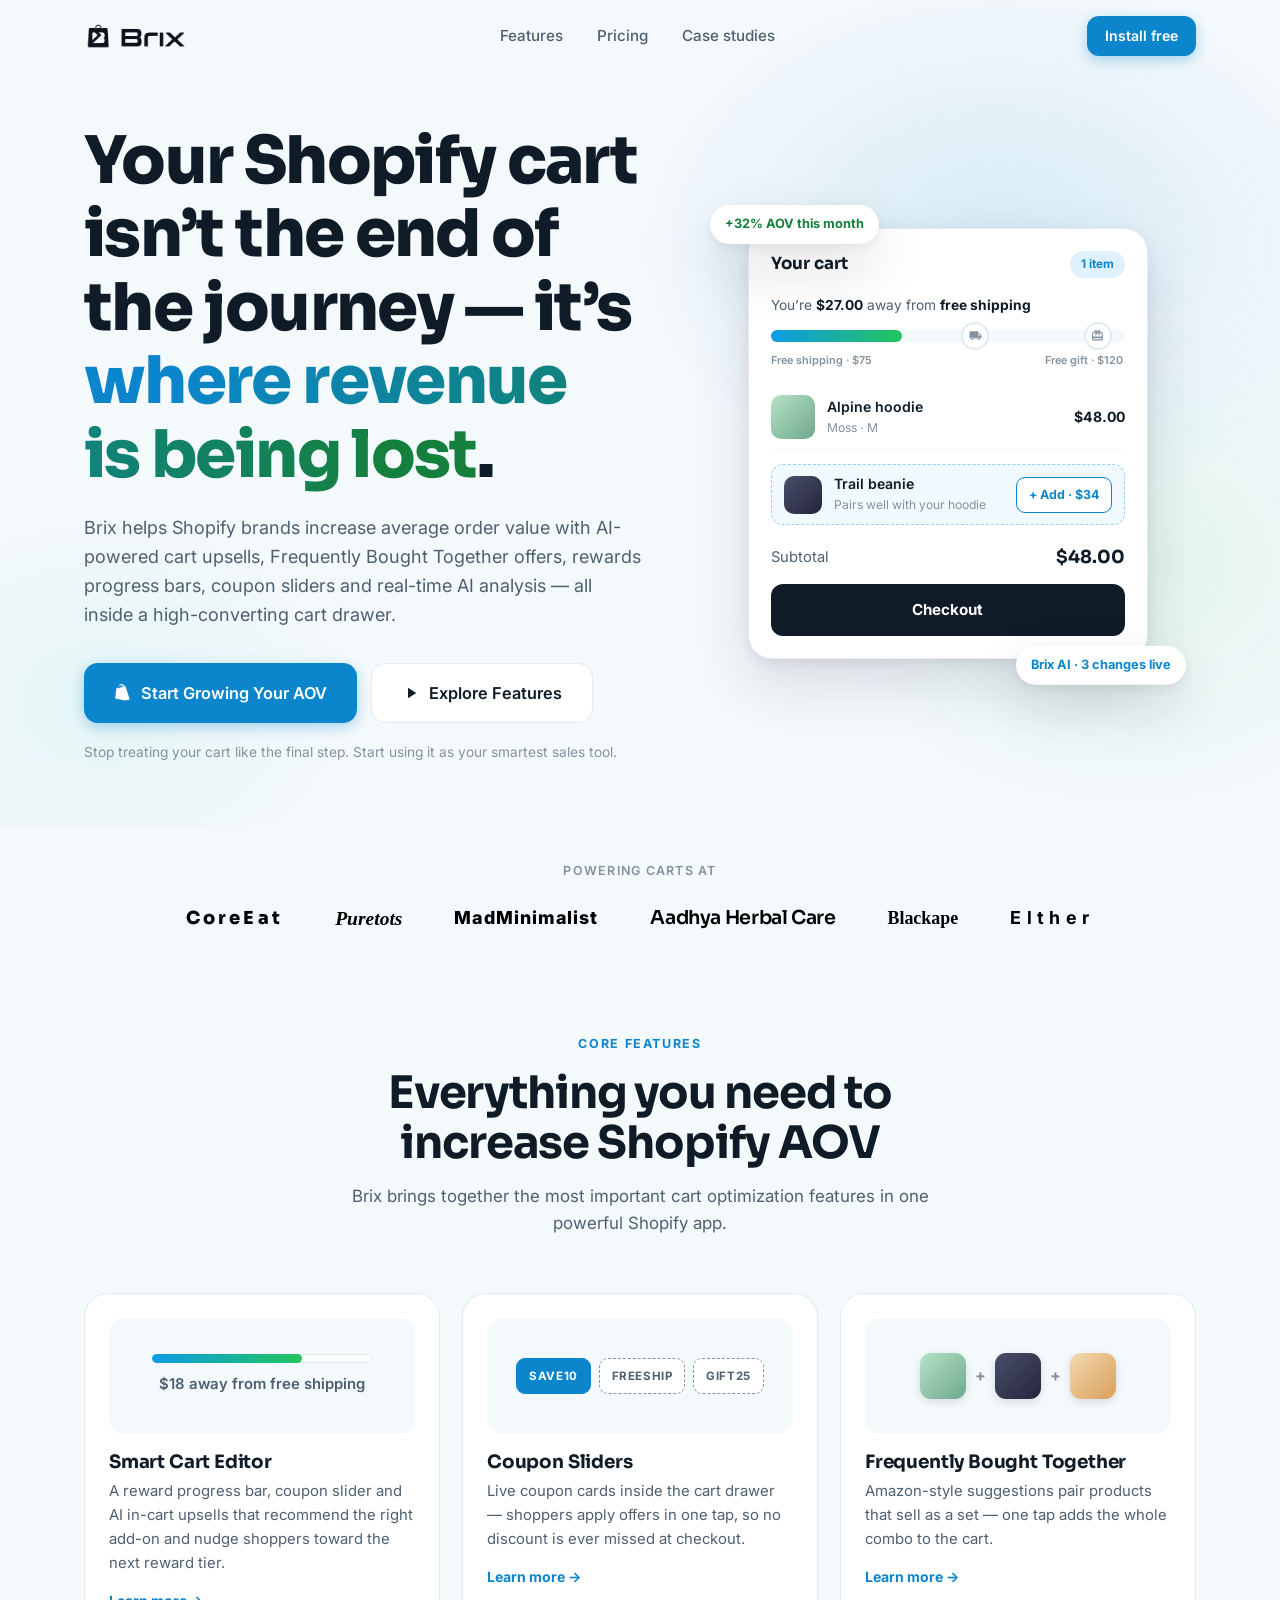
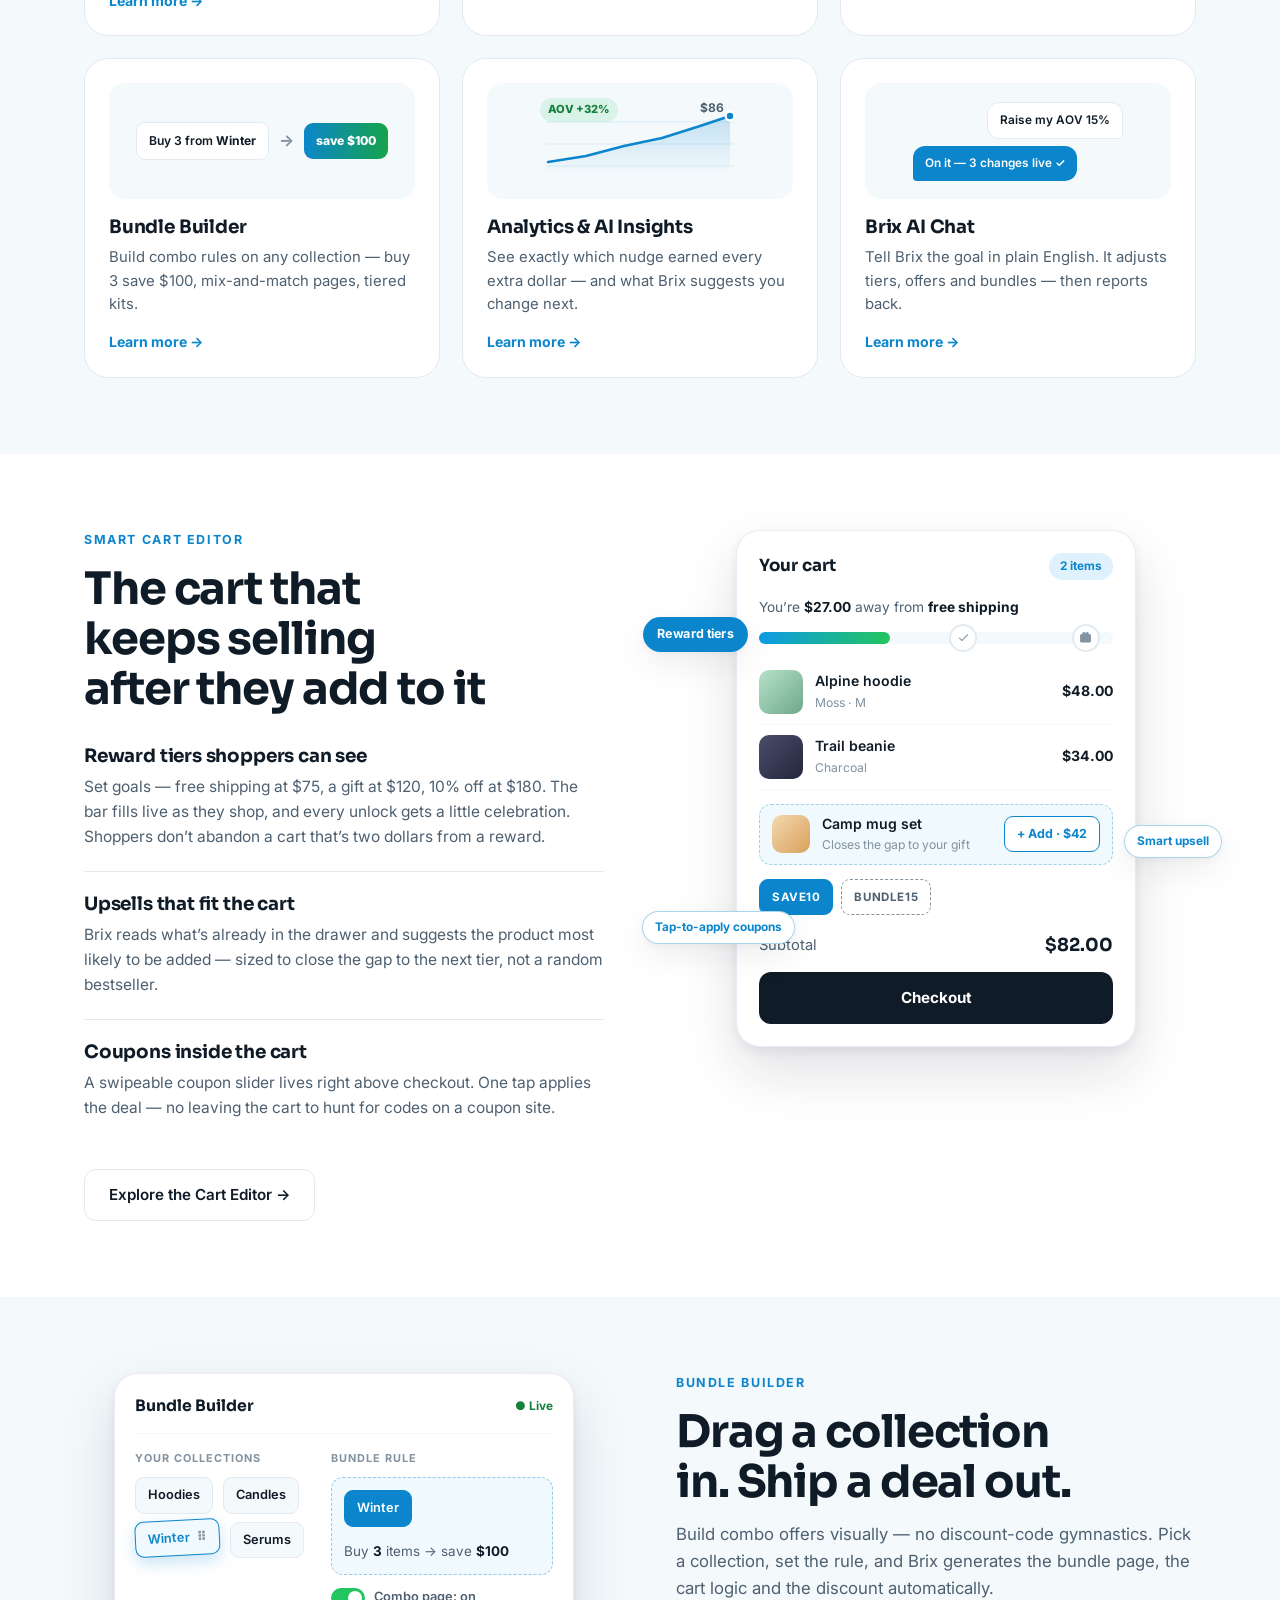
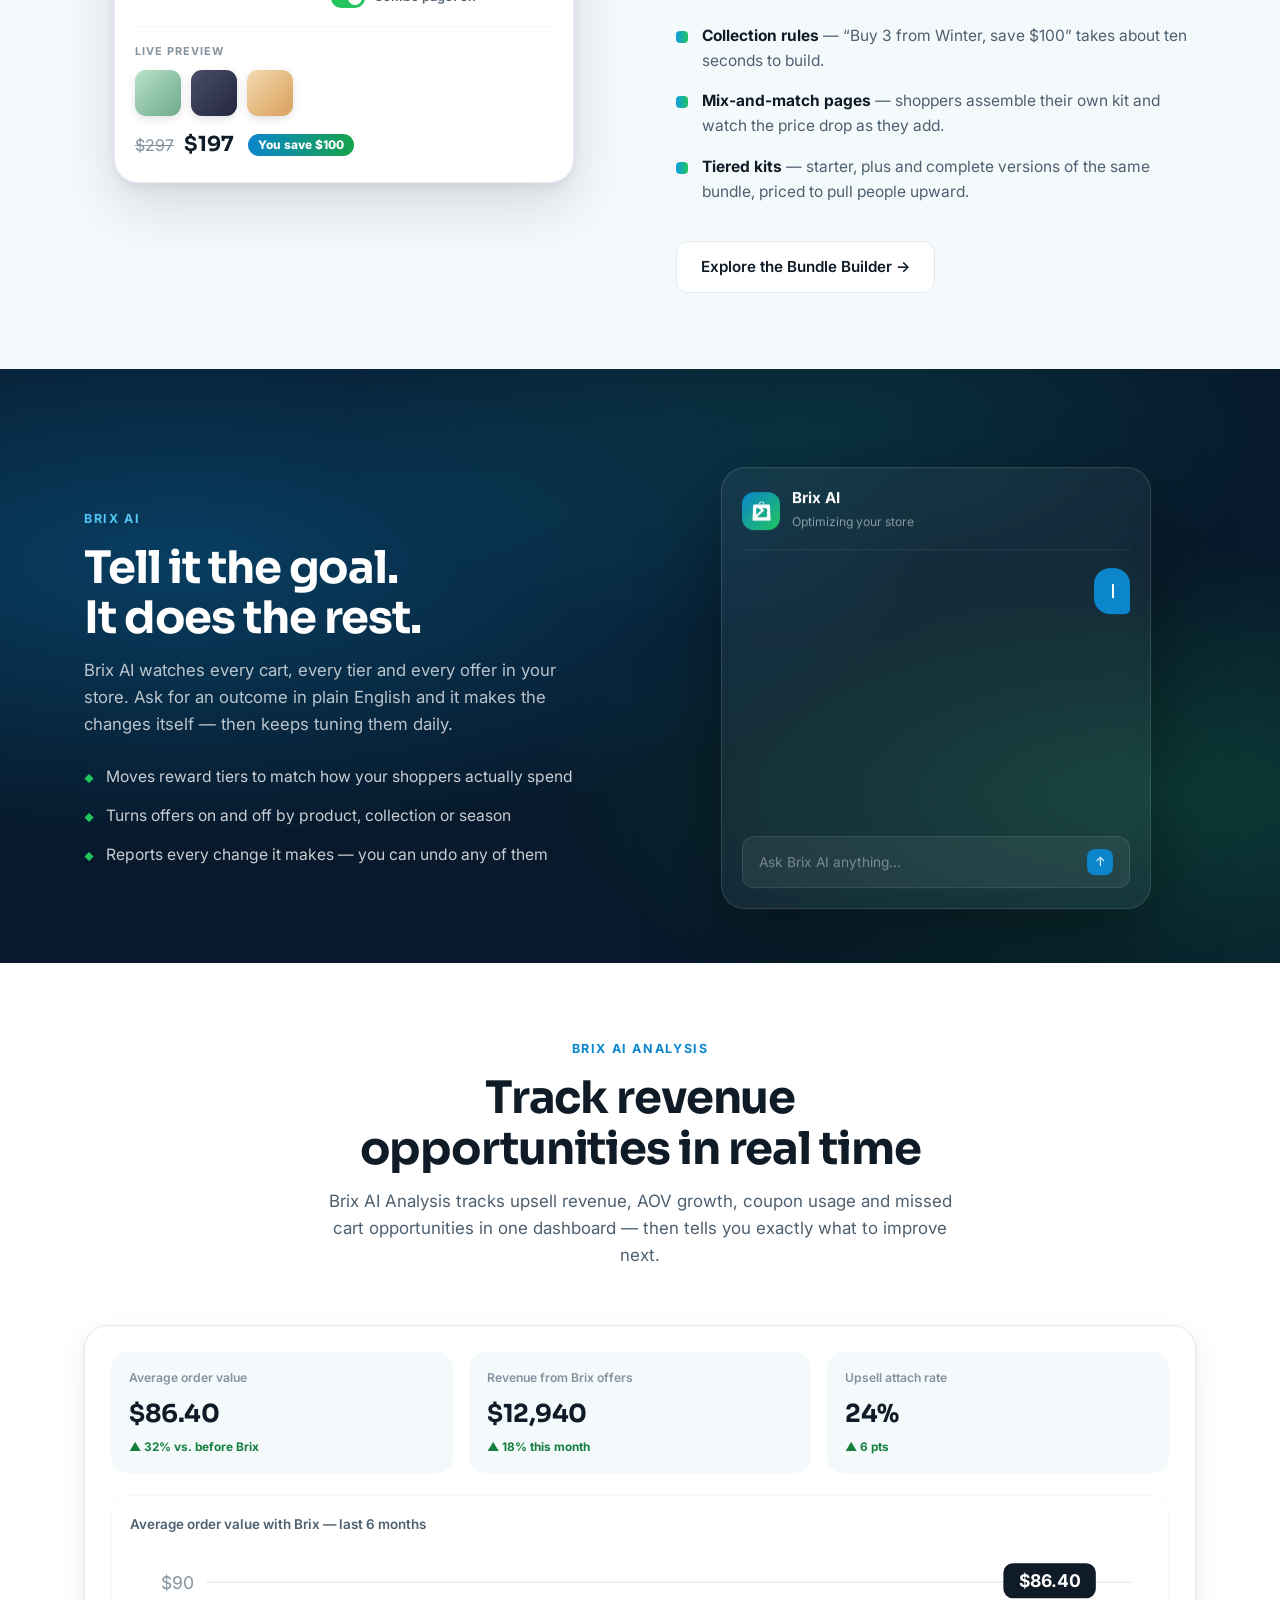
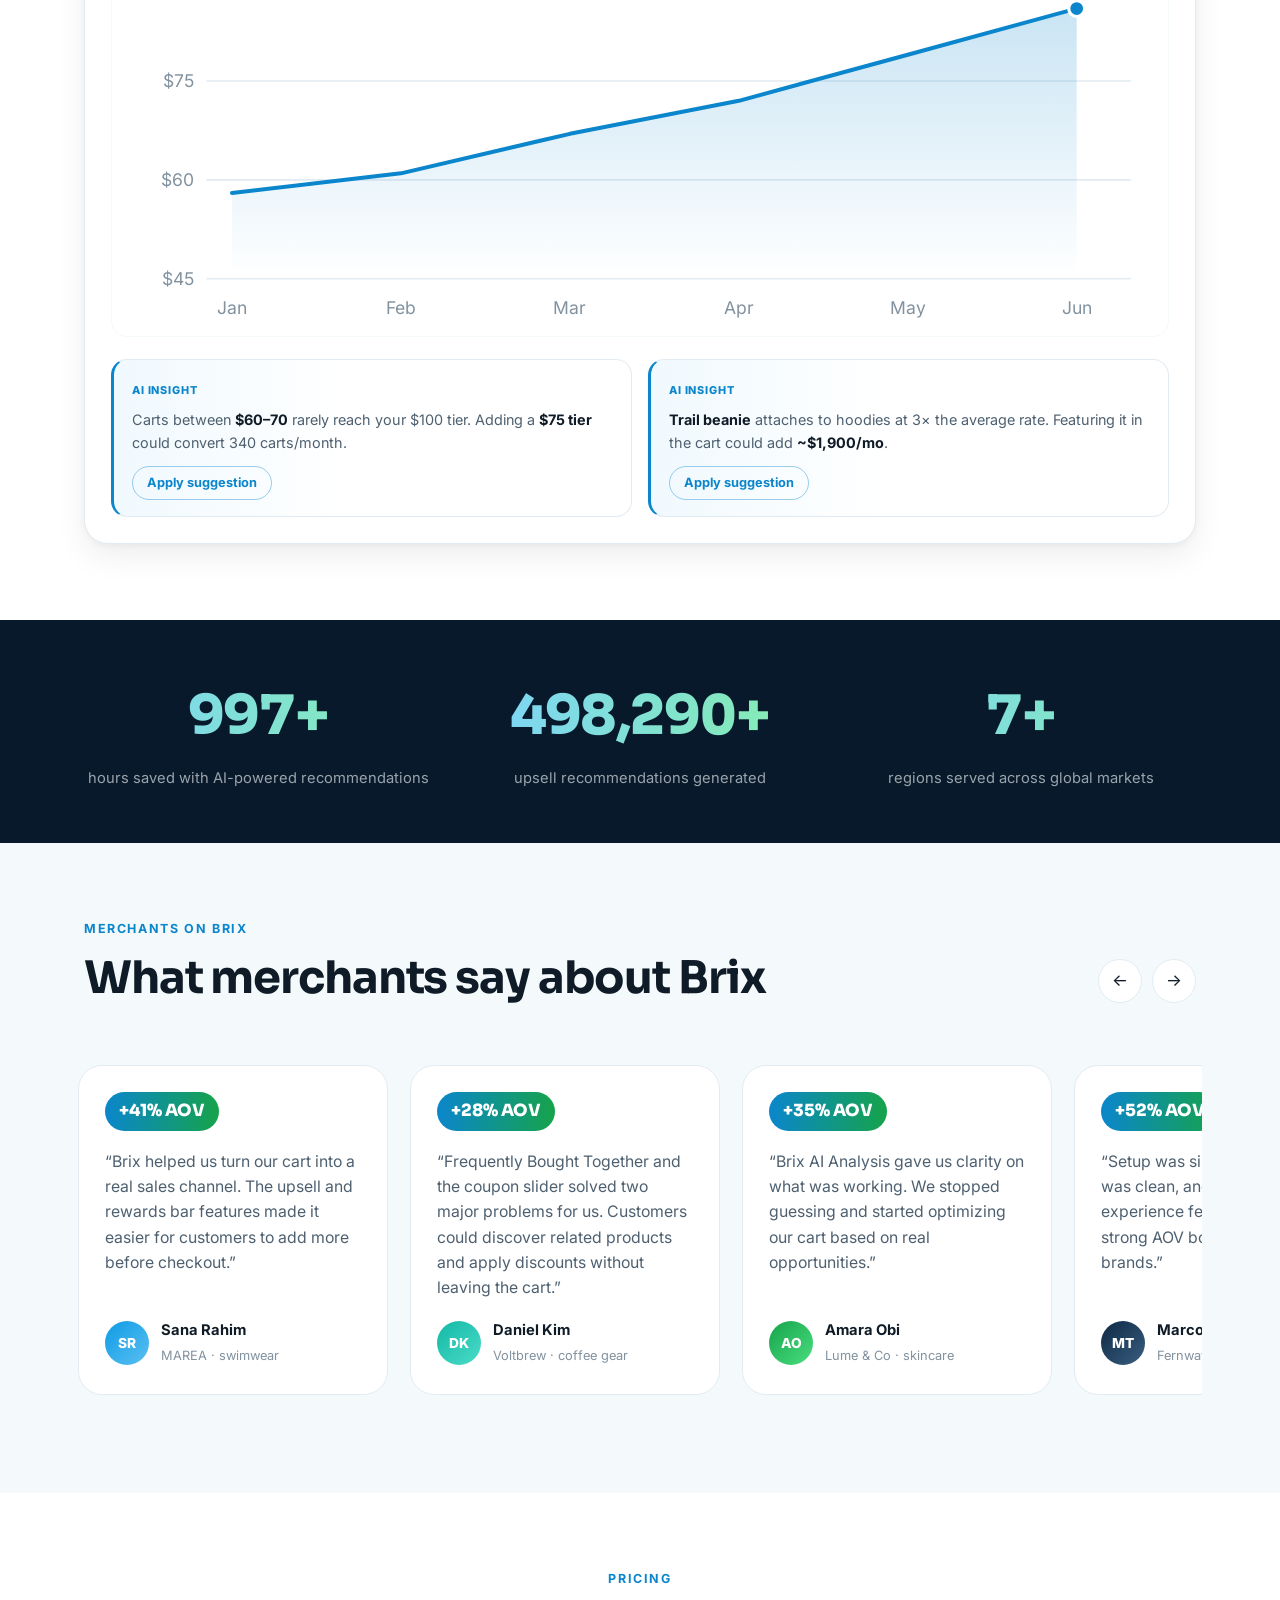
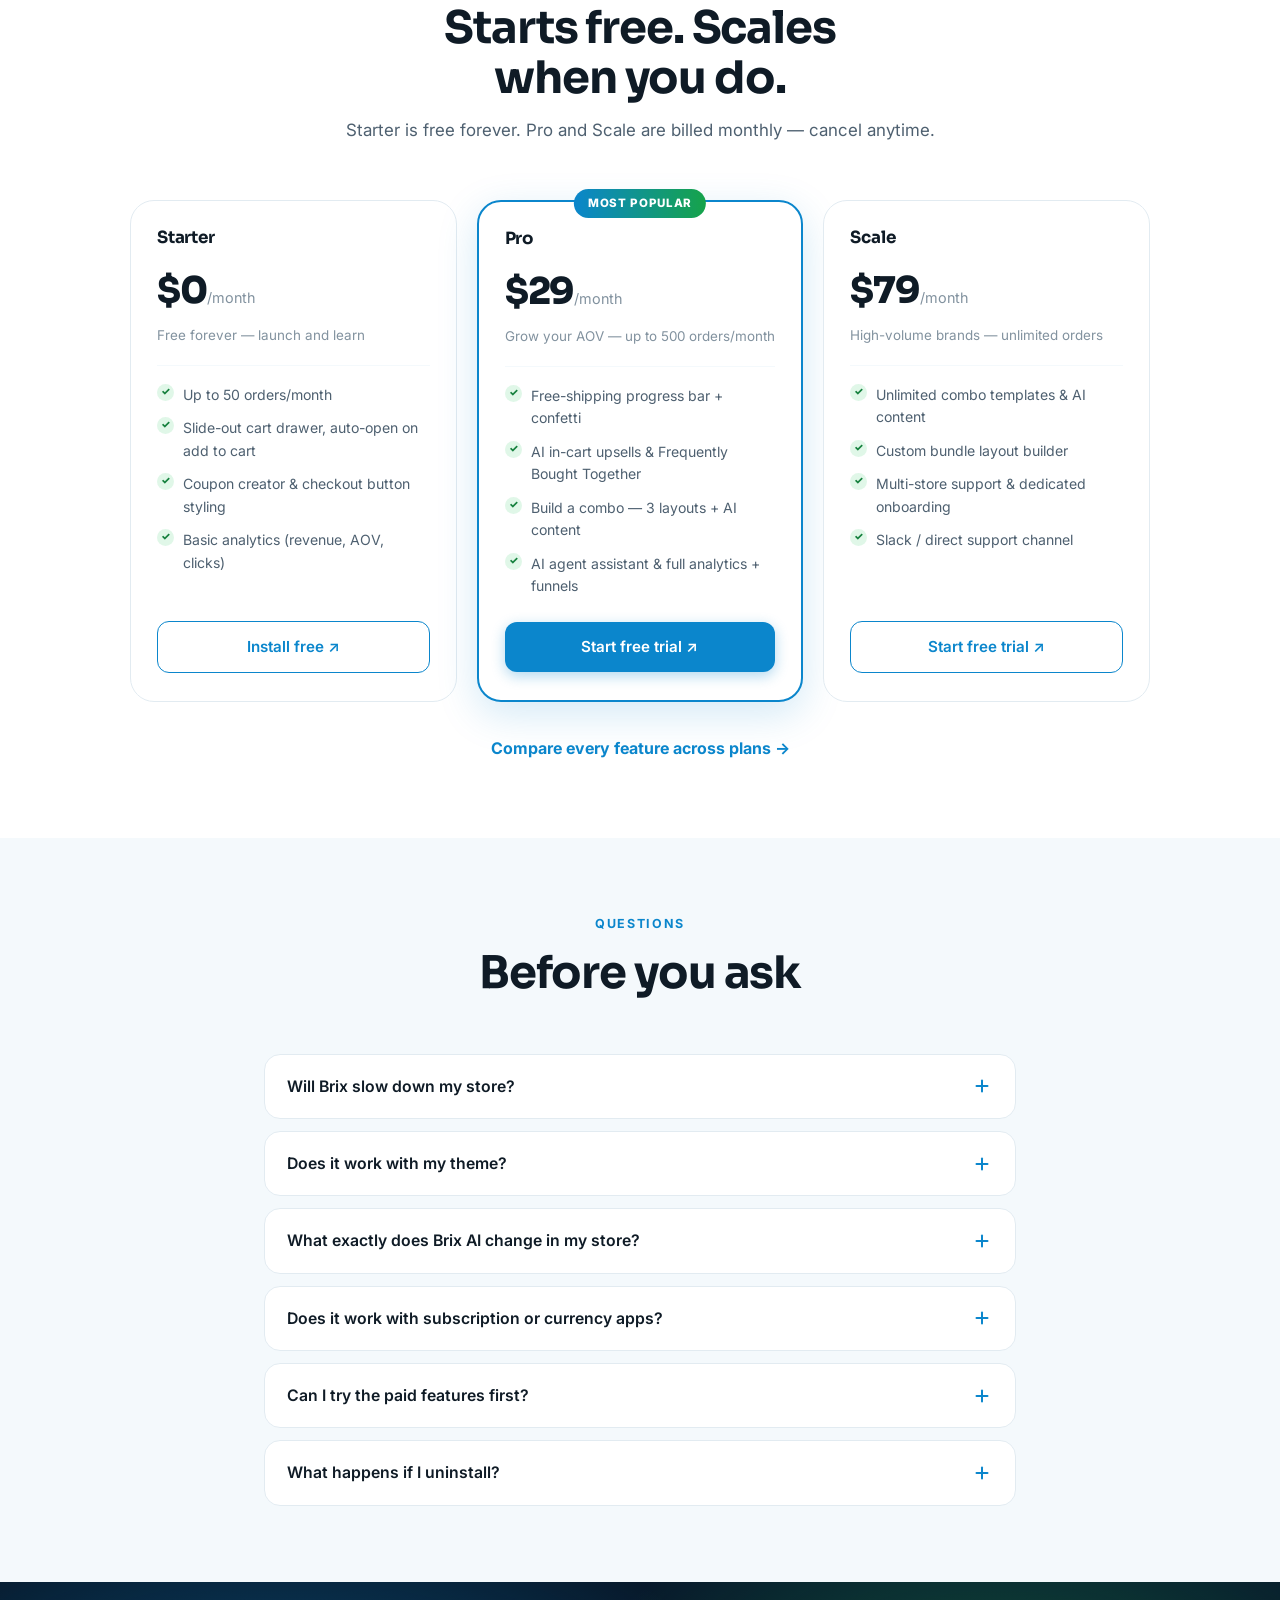
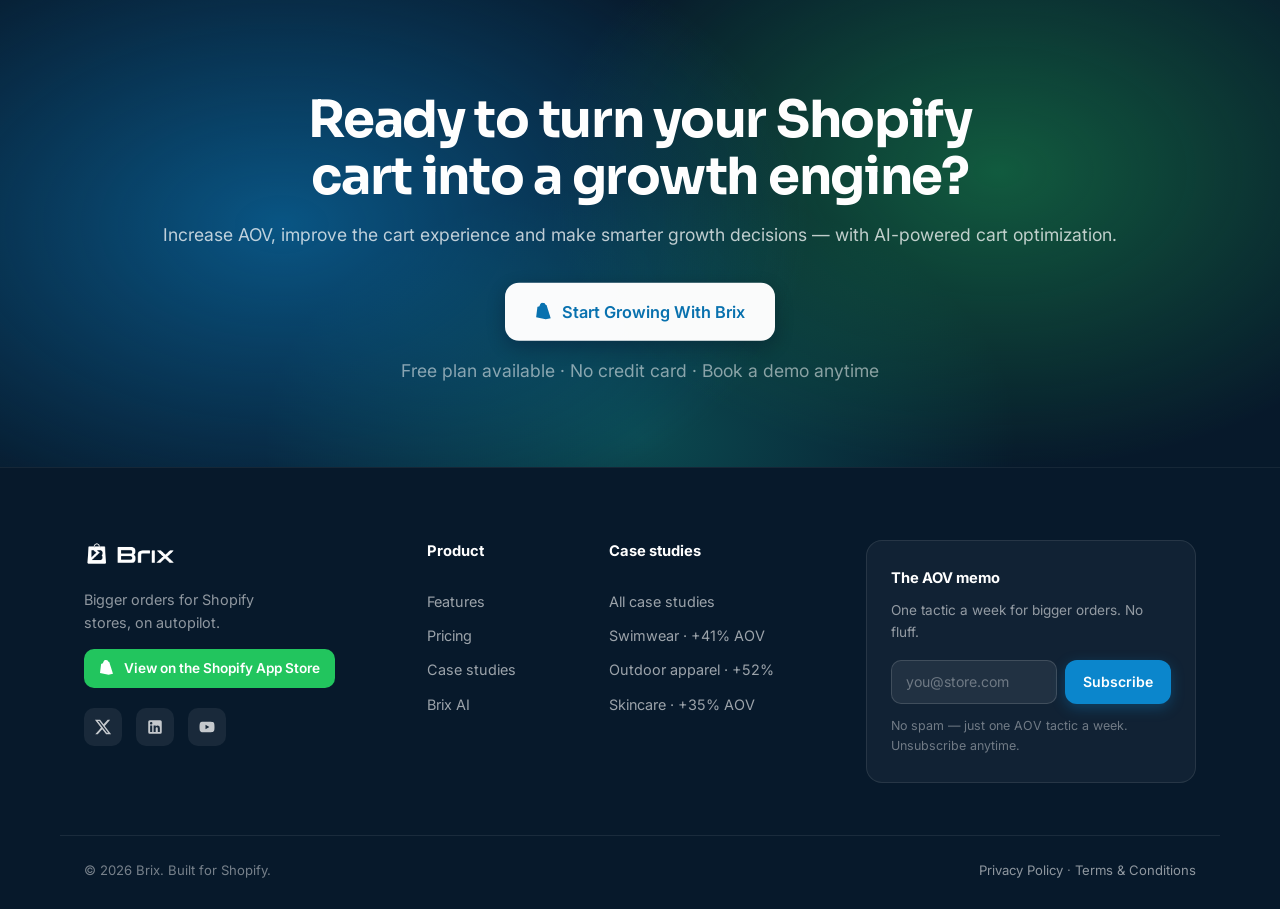
==== commit 777a7b6e: "commit_1" ====
--- a/index.html
+++ b/index.html
@@ -8,7 +8,7 @@
   <link rel="preconnect" href="https://fonts.googleapis.com">
   <link rel="preconnect" href="https://fonts.gstatic.com" crossorigin>
   <link href="https://fonts.googleapis.com/css2?family=Sora:wght@600;700;800&family=Inter:wght@400;500;600;700&display=swap" rel="stylesheet">
-  <link rel="stylesheet" href="css/styles.css?v=2">
+  <link rel="stylesheet" href="css/styles.css?v=3">
   <link rel="icon" type="image/png" href="assets/favicon.png">
 </head>
 <body>
@@ -202,9 +202,23 @@
       <a class="feature-card reveal" style="--d:.06s" href="features.html#analytics">
         <div class="fc-visual">
           <div class="mini-chart">
-            <svg viewBox="0 0 120 44" aria-hidden="true">
-              <path d="M4 38 L27 33 L50 28 L73 20 L96 14 L116 6" fill="none" stroke="#0B86CC" stroke-width="2.5" stroke-linecap="round"/>
-              <circle cx="116" cy="6" r="3.5" fill="#0B86CC"/>
+            <svg viewBox="0 0 200 82" aria-hidden="true">
+              <defs>
+                <linearGradient id="fcAov" x1="0" y1="0" x2="0" y2="1">
+                  <stop offset="0%" stop-color="#0B86CC" stop-opacity=".22"/>
+                  <stop offset="100%" stop-color="#0B86CC" stop-opacity="0"/>
+                </linearGradient>
+              </defs>
+              <g stroke="rgba(11,134,204,.12)" stroke-width="1">
+                <line x1="6" y1="22" x2="194" y2="22"/>
+                <line x1="6" y1="44" x2="194" y2="44"/>
+                <line x1="6" y1="66" x2="194" y2="66"/>
+              </g>
+              <path d="M8 62 L46 56 L84 46 L122 38 L160 26 L190 16 L190 74 L8 74 Z" fill="url(#fcAov)"/>
+              <path d="M8 62 L46 56 L84 46 L122 38 L160 26 L190 16" fill="none" stroke="#0B86CC" stroke-width="2.5" stroke-linecap="round" stroke-linejoin="round"/>
+              <circle cx="190" cy="16" r="5.5" fill="#fff"/>
+              <circle cx="190" cy="16" r="3.2" fill="#0B86CC"/>
+              <text class="mini-area-end" x="184" y="12" text-anchor="end">$86</text>
             </svg>
             <span class="mini-stat">AOV +32%</span>
           </div>
--- a/css/styles.css
+++ b/css/styles.css
@@ -762,11 +762,13 @@
 }
 
 .mini-chart { position: relative; width: 100%; max-width: 200px; }
-.mini-chart svg { width: 100%; height: auto; }
+.mini-chart svg { width: 100%; height: auto; display: block; }
+.mini-chart text { font-family: inherit; }
+.mini-area-end { font-size: 12px; font-weight: 700; fill: var(--ink-2); }
 .mini-stat {
   position: absolute;
-  top: -4px;
-  right: 0;
+  top: -2px;
+  left: 0;
   font-size: .7rem;
   font-weight: 800;
   color: var(--green-deep);
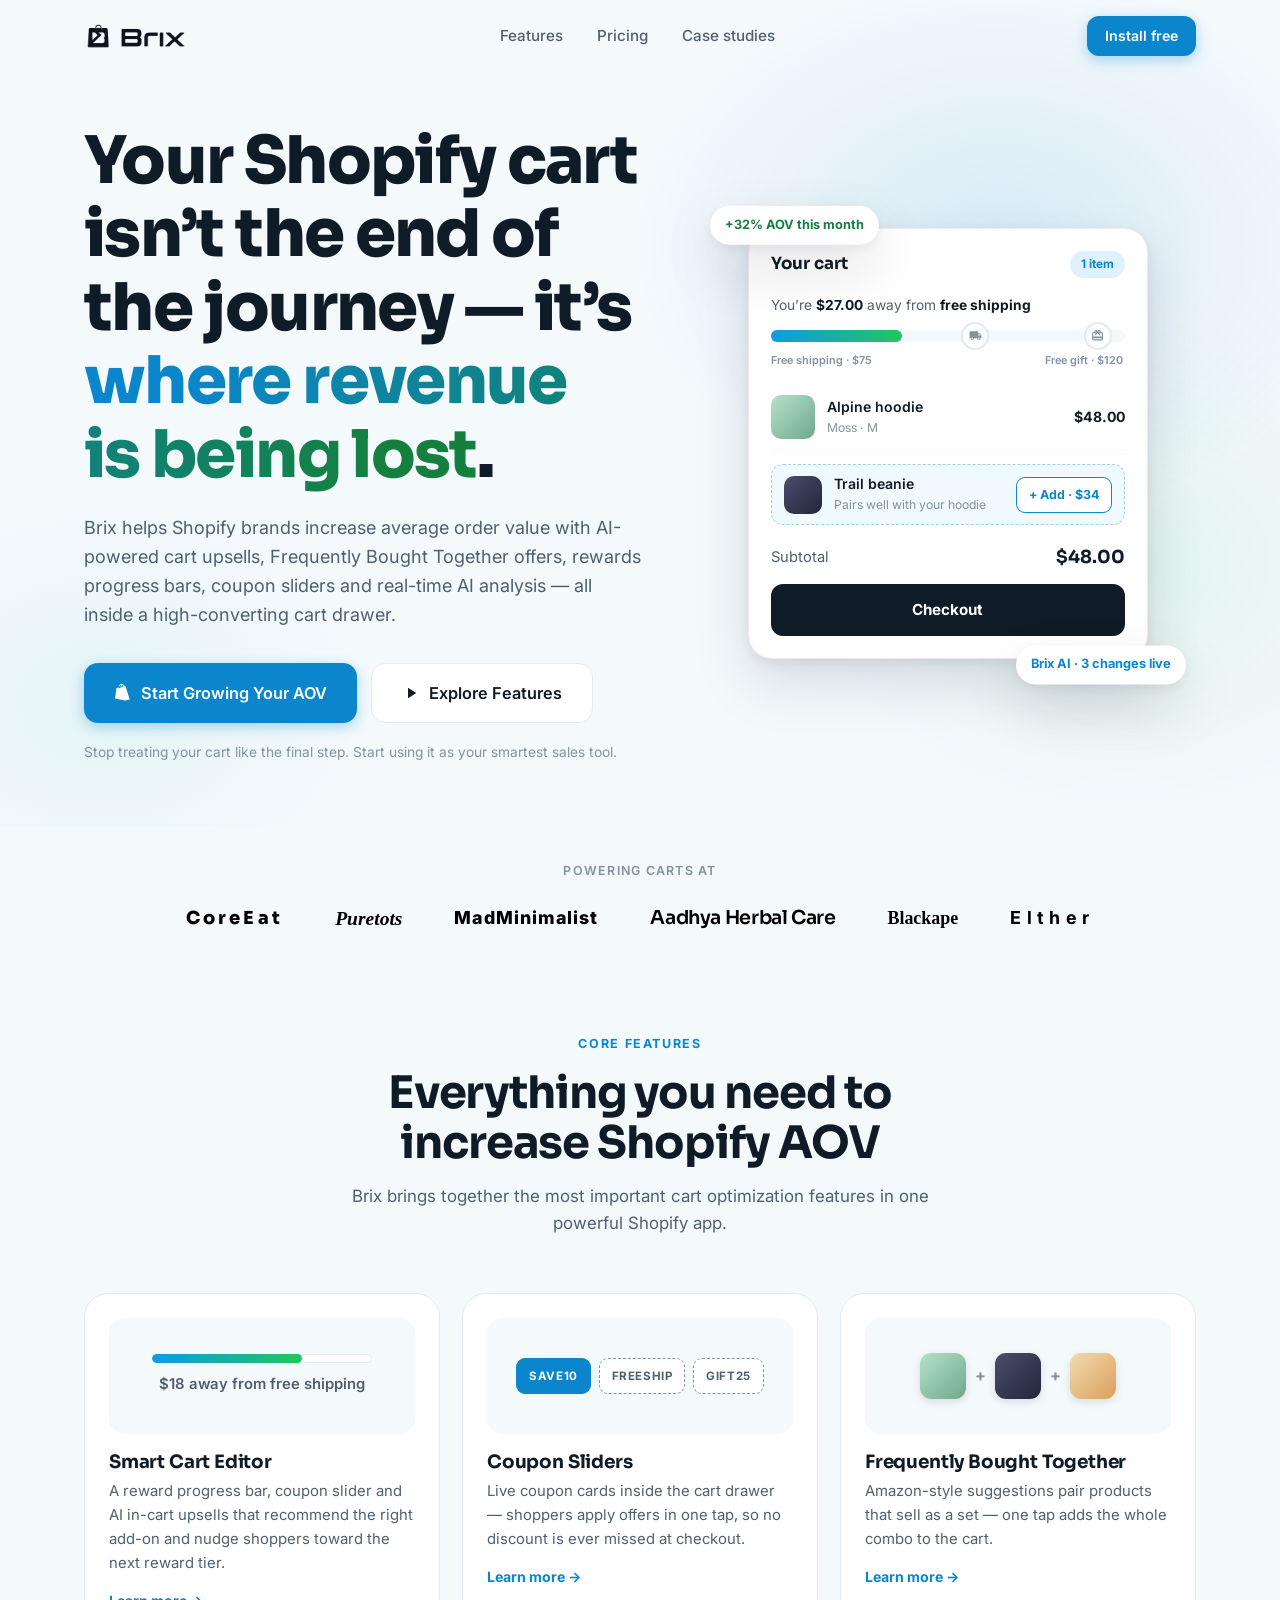
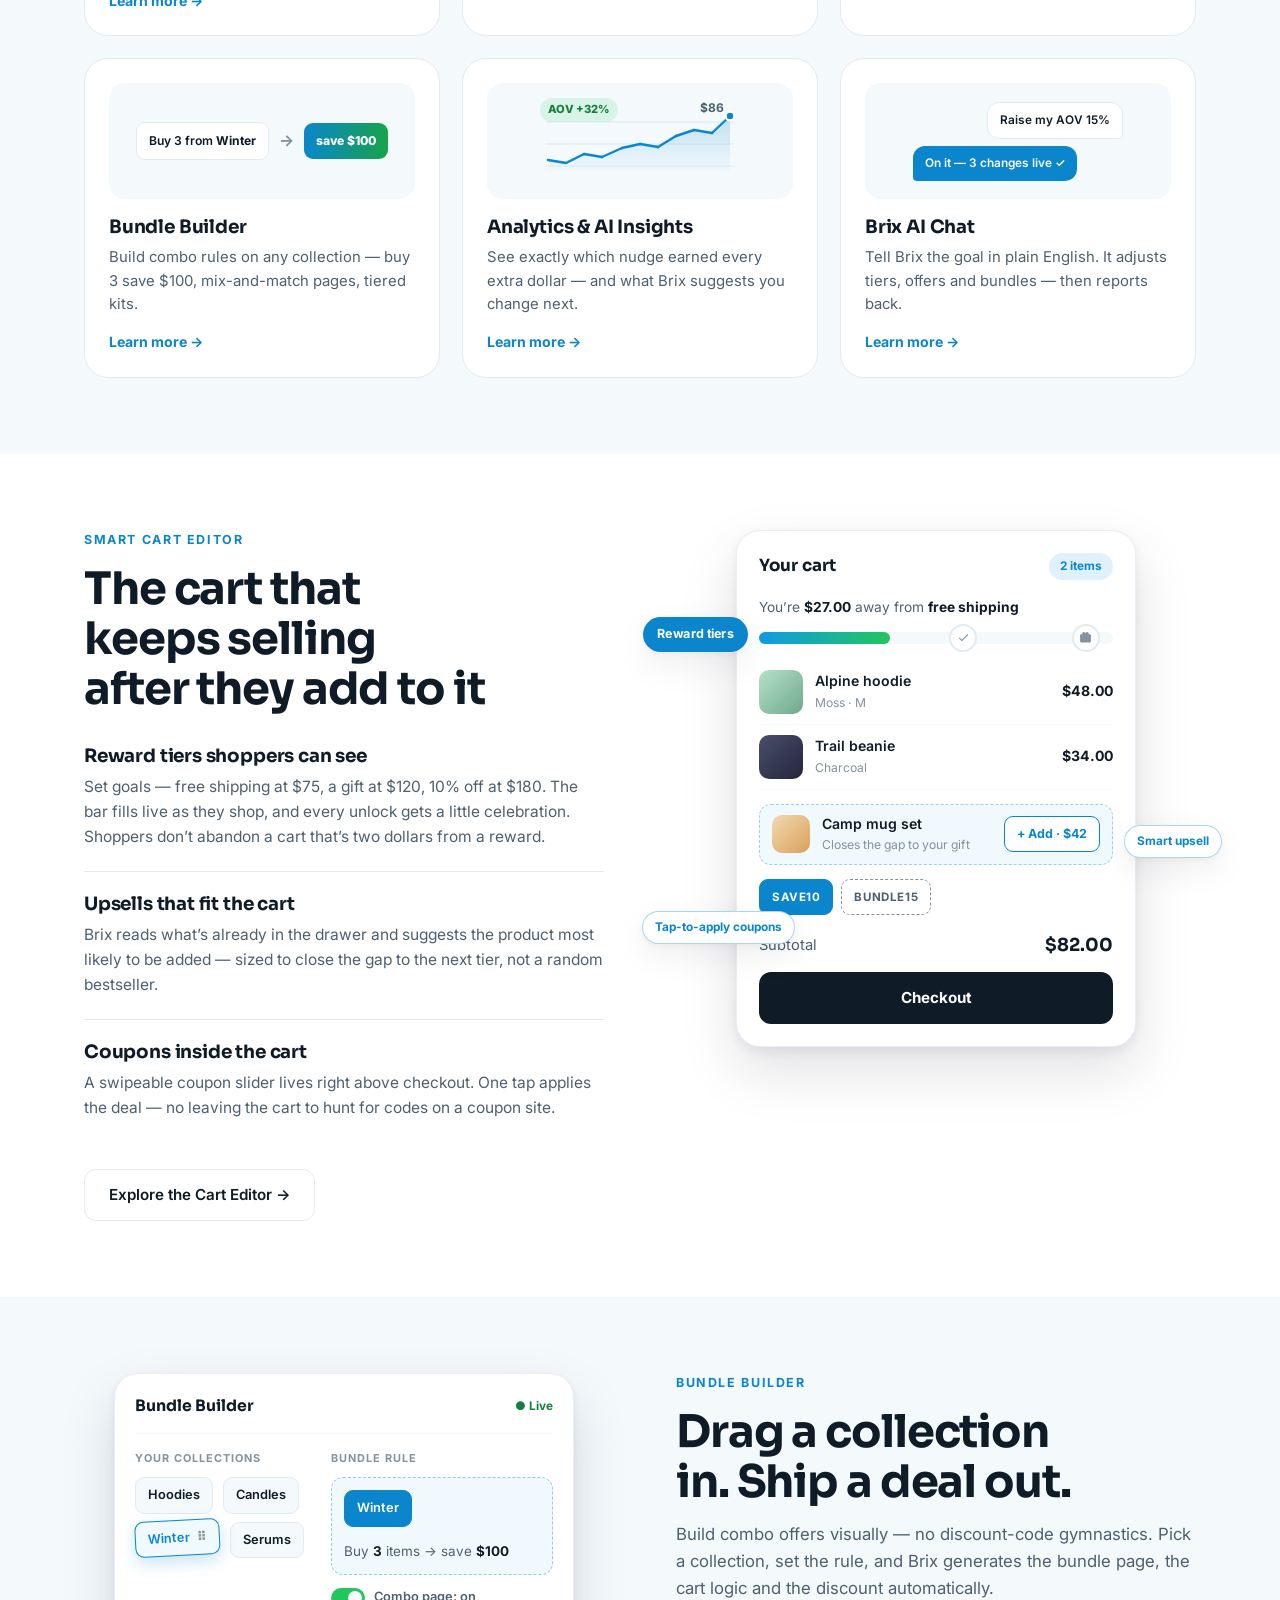
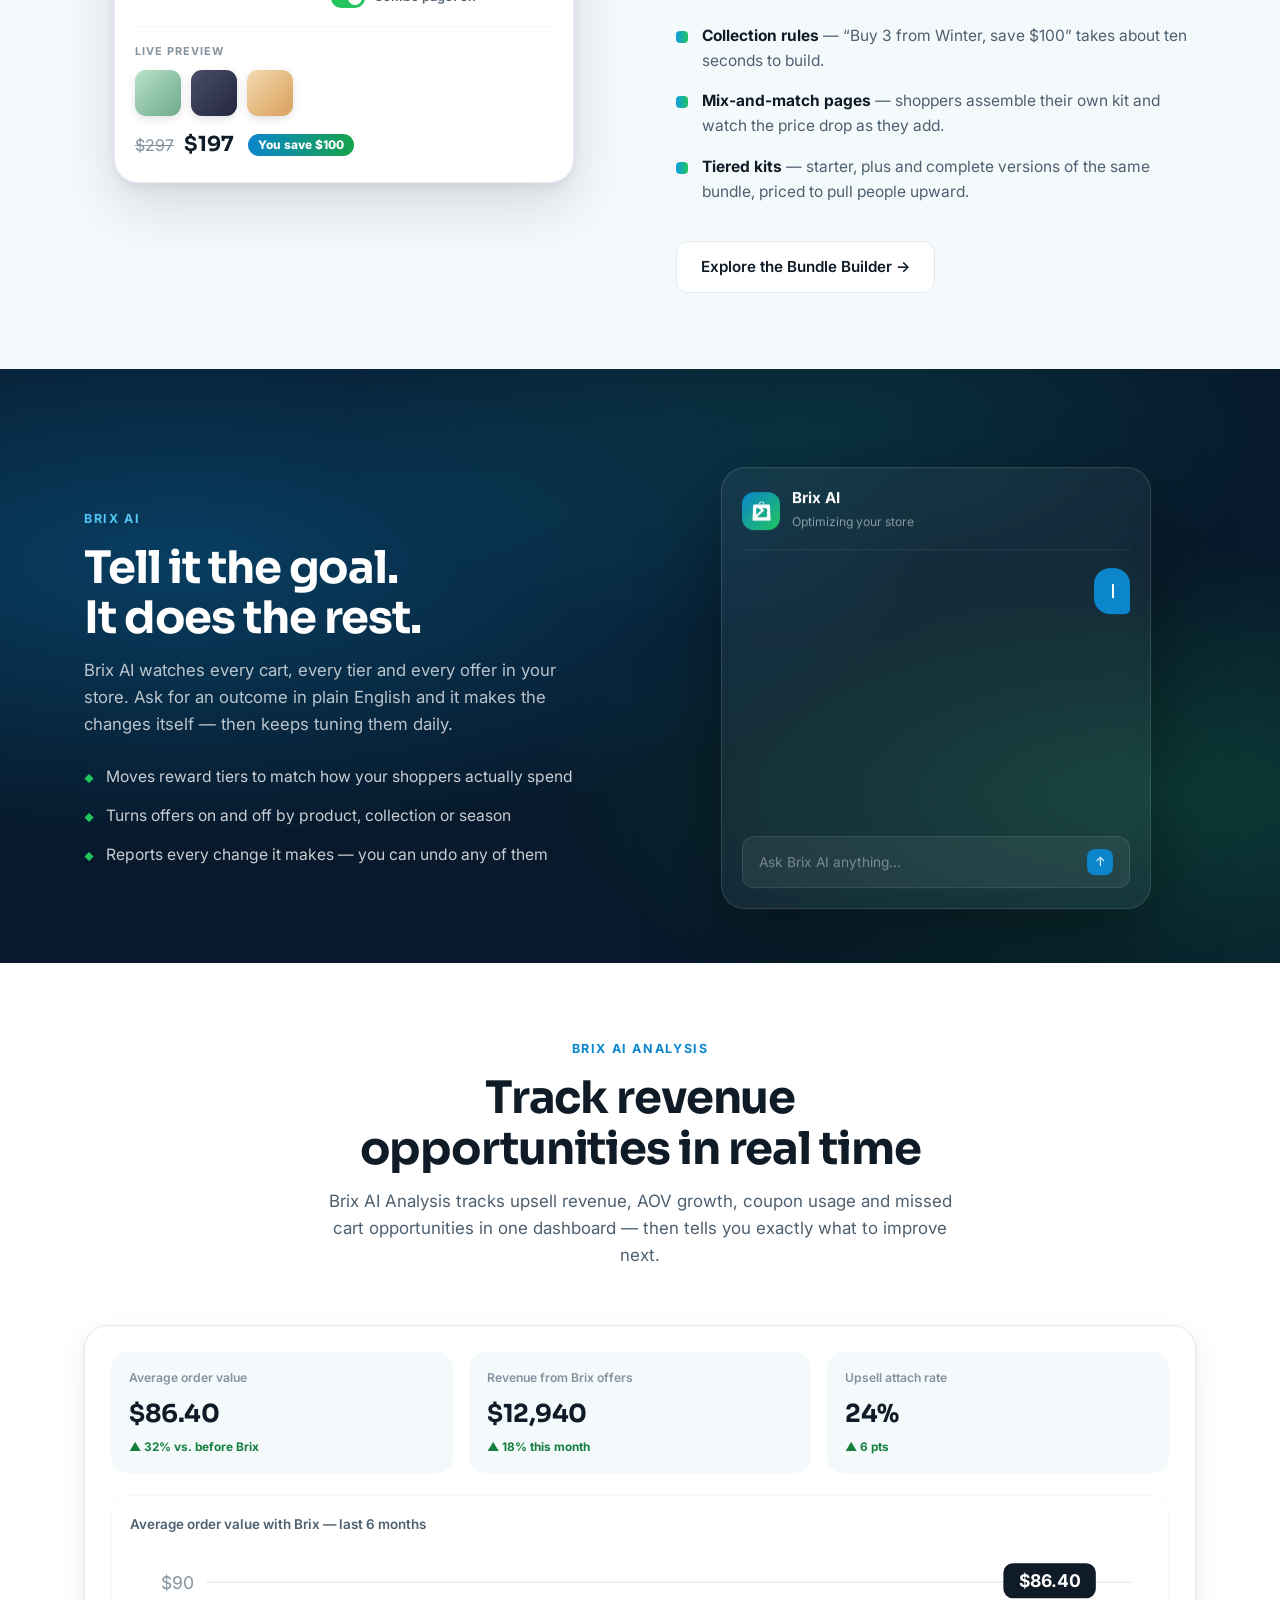
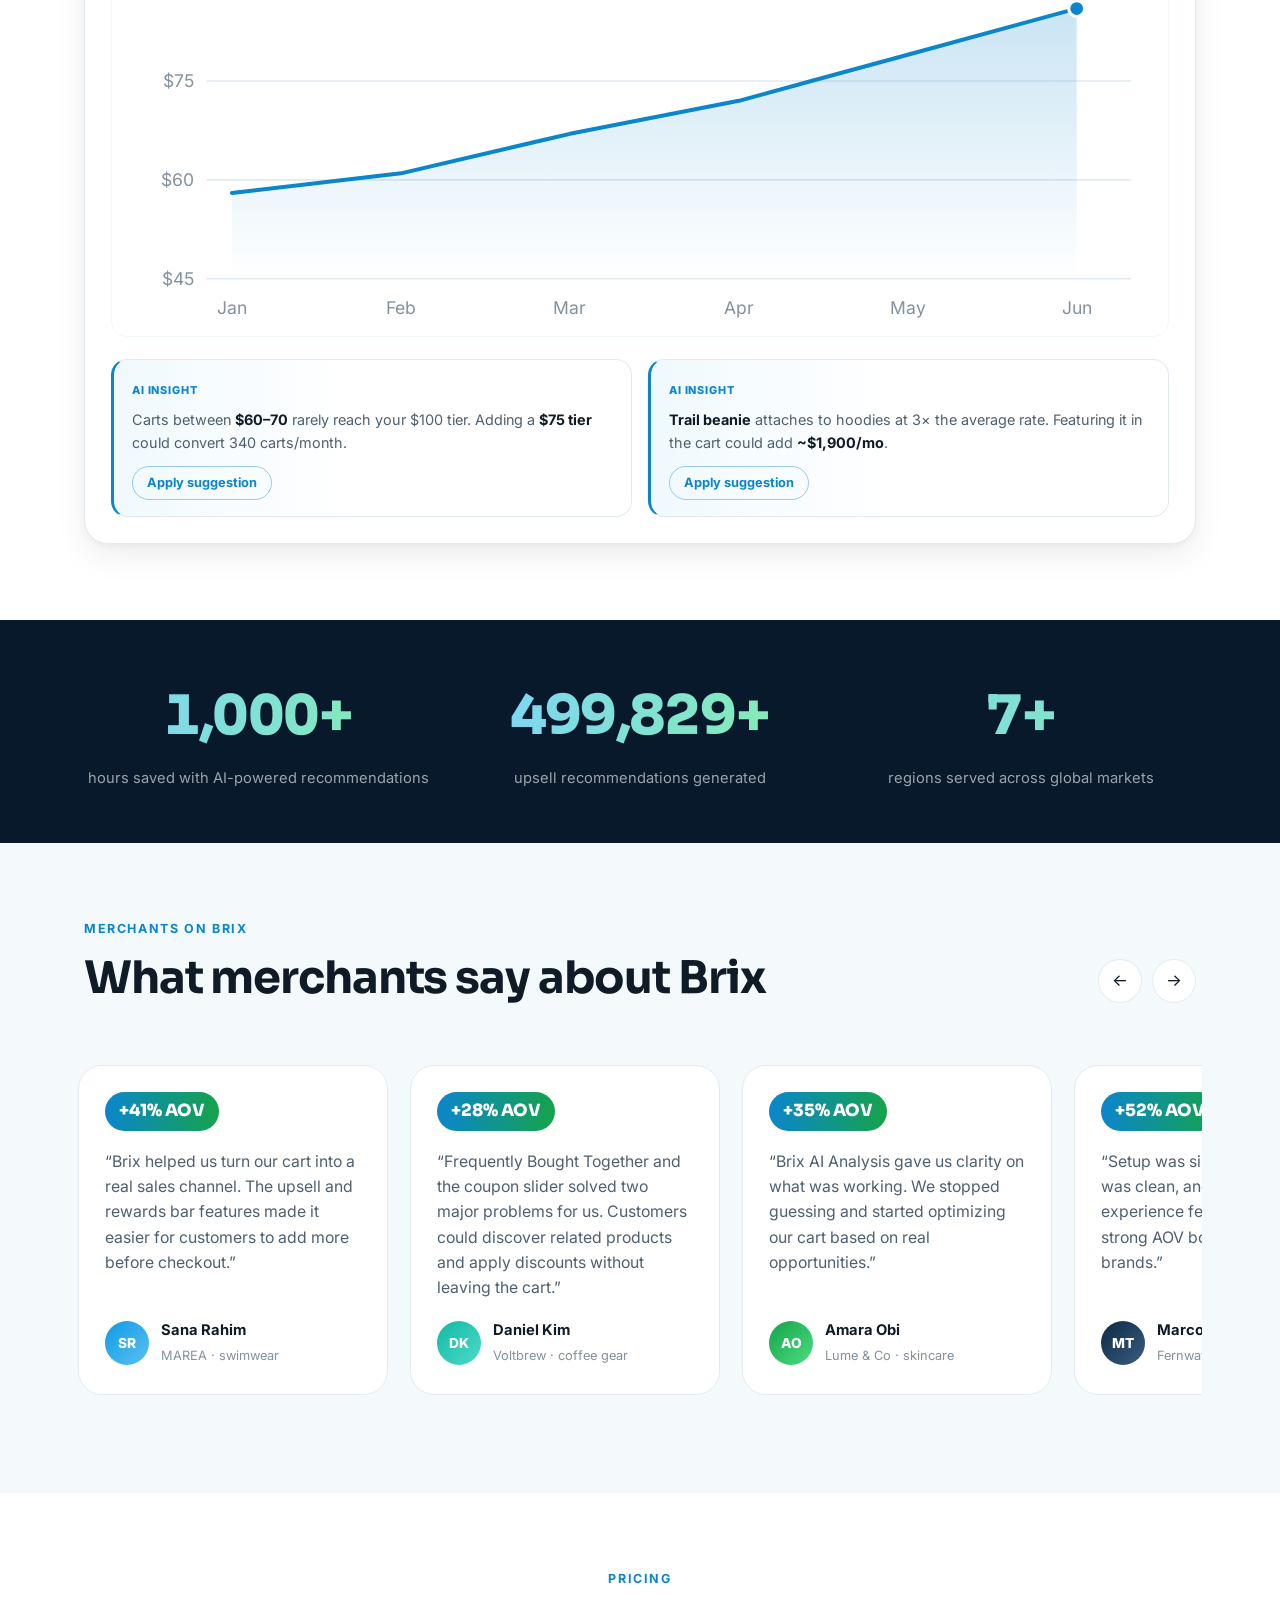
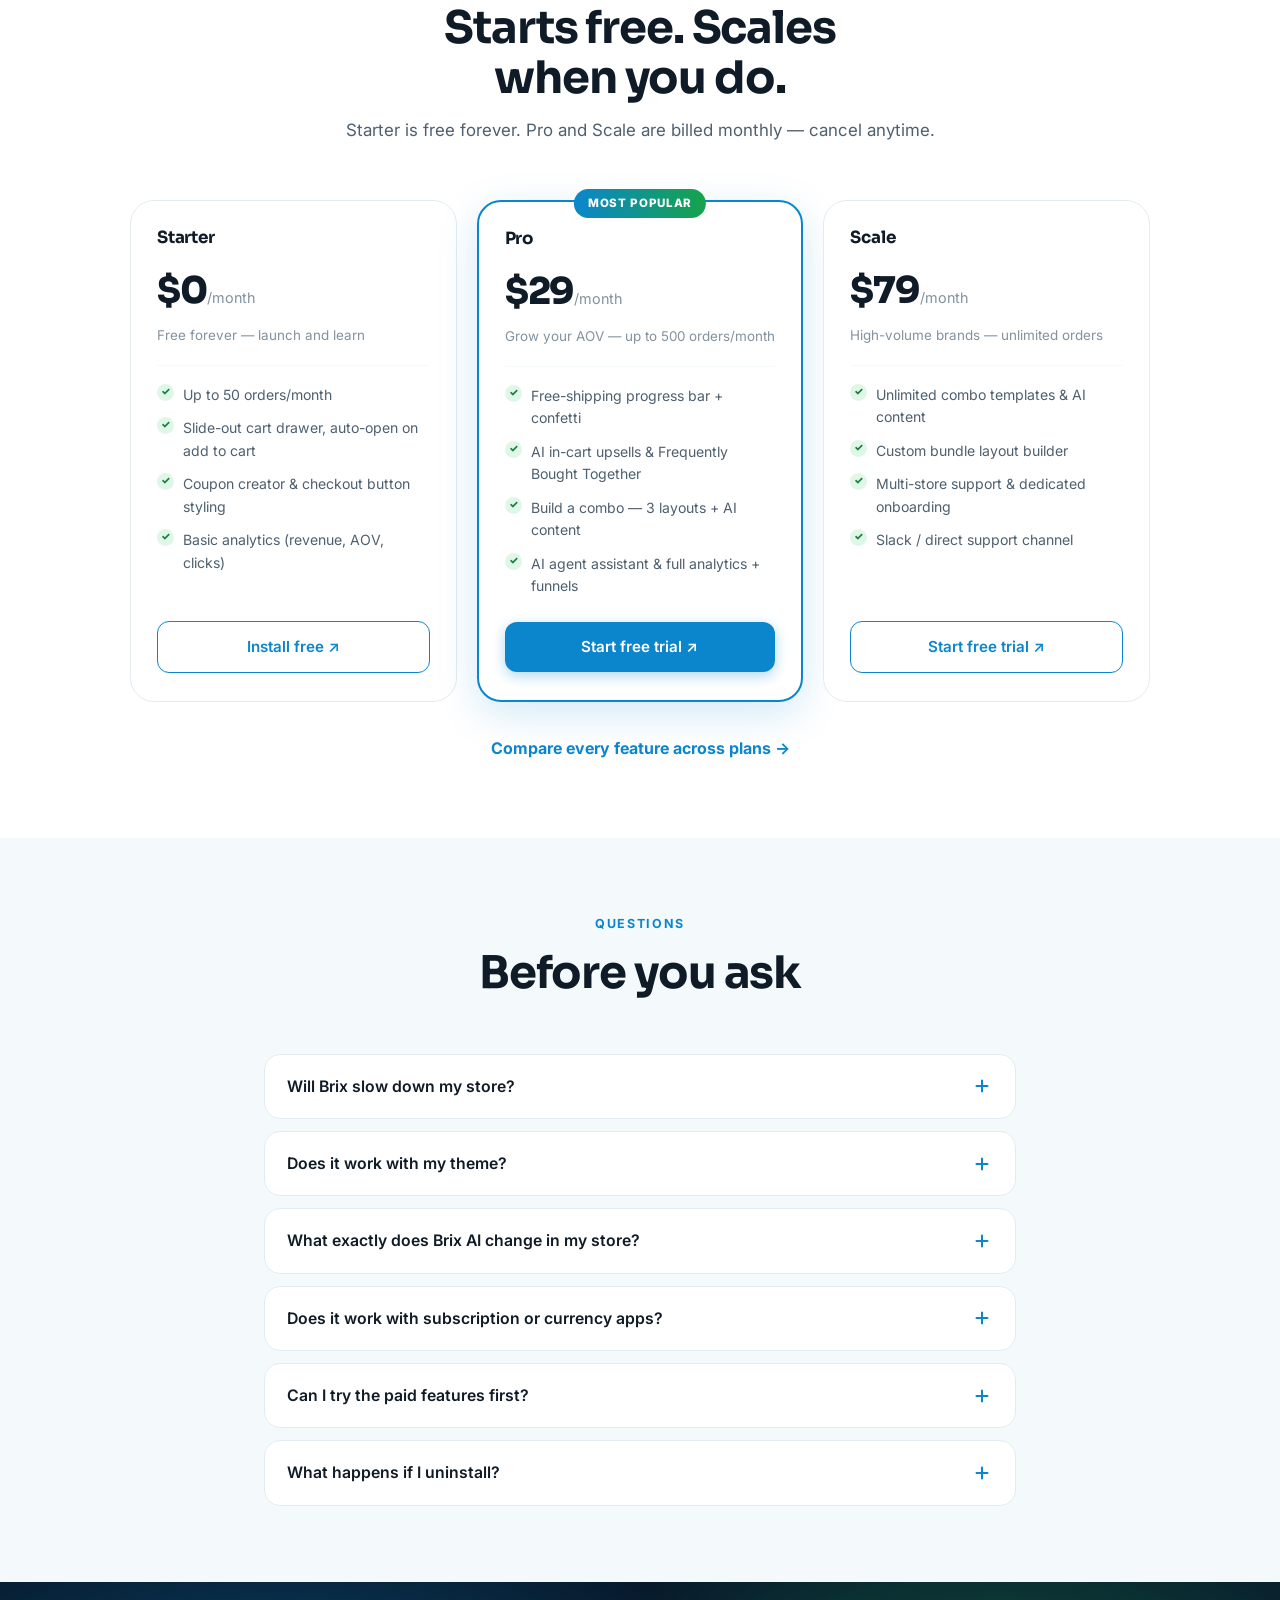
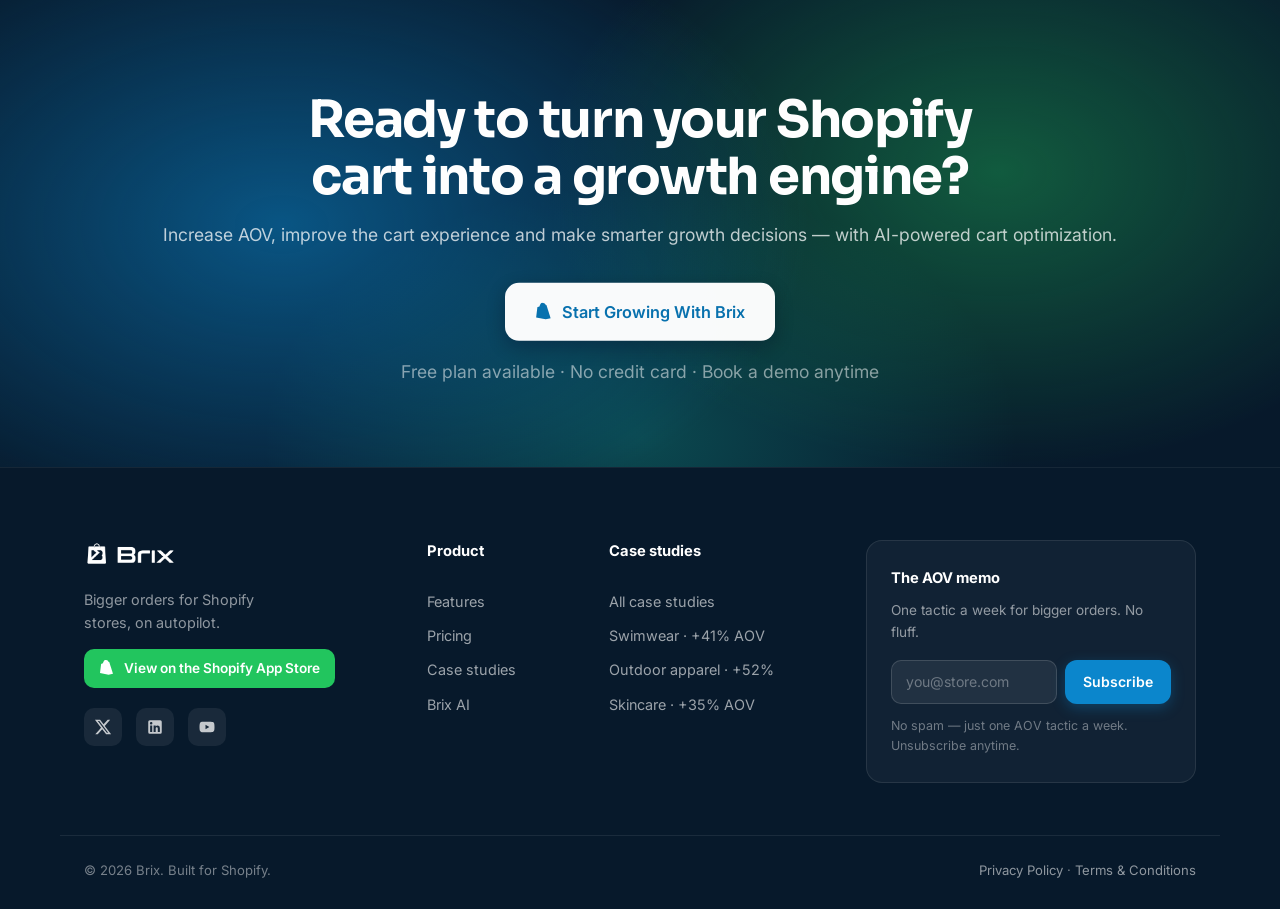
==== commit 7b07879b: "feat: update data visualization line path and add scatter plot circles to index.html chart" ====
--- a/index.html
+++ b/index.html
@@ -214,8 +214,18 @@
                 <line x1="6" y1="44" x2="194" y2="44"/>
                 <line x1="6" y1="66" x2="194" y2="66"/>
               </g>
-              <path d="M8 62 L46 56 L84 46 L122 38 L160 26 L190 16 L190 74 L8 74 Z" fill="url(#fcAov)"/>
-              <path d="M8 62 L46 56 L84 46 L122 38 L160 26 L190 16" fill="none" stroke="#0B86CC" stroke-width="2.5" stroke-linecap="round" stroke-linejoin="round"/>
+              <path d="M8 60 L26 63 L44 54 L62 57 L82 48 L100 44 L118 47 L136 36 L154 30 L172 33 L190 16 L190 74 L8 74 Z" fill="url(#fcAov)"/>
+              <path d="M8 60 L26 63 L44 54 L62 57 L82 48 L100 44 L118 47 L136 36 L154 30 L172 33 L190 16" fill="none" stroke="#0B86CC" stroke-width="2.4" stroke-linecap="round" stroke-linejoin="round"/>
+              <g fill="#0B86CC" opacity=".5">
+                <circle cx="44" cy="54" r="1.6"/>
+                <circle cx="62" cy="57" r="1.6"/>
+                <circle cx="82" cy="48" r="1.6"/>
+                <circle cx="100" cy="44" r="1.6"/>
+                <circle cx="118" cy="47" r="1.6"/>
+                <circle cx="136" cy="36" r="1.6"/>
+                <circle cx="154" cy="30" r="1.6"/>
+                <circle cx="172" cy="33" r="1.6"/>
+              </g>
               <circle cx="190" cy="16" r="5.5" fill="#fff"/>
               <circle cx="190" cy="16" r="3.2" fill="#0B86CC"/>
               <text class="mini-area-end" x="184" y="12" text-anchor="end">$86</text>
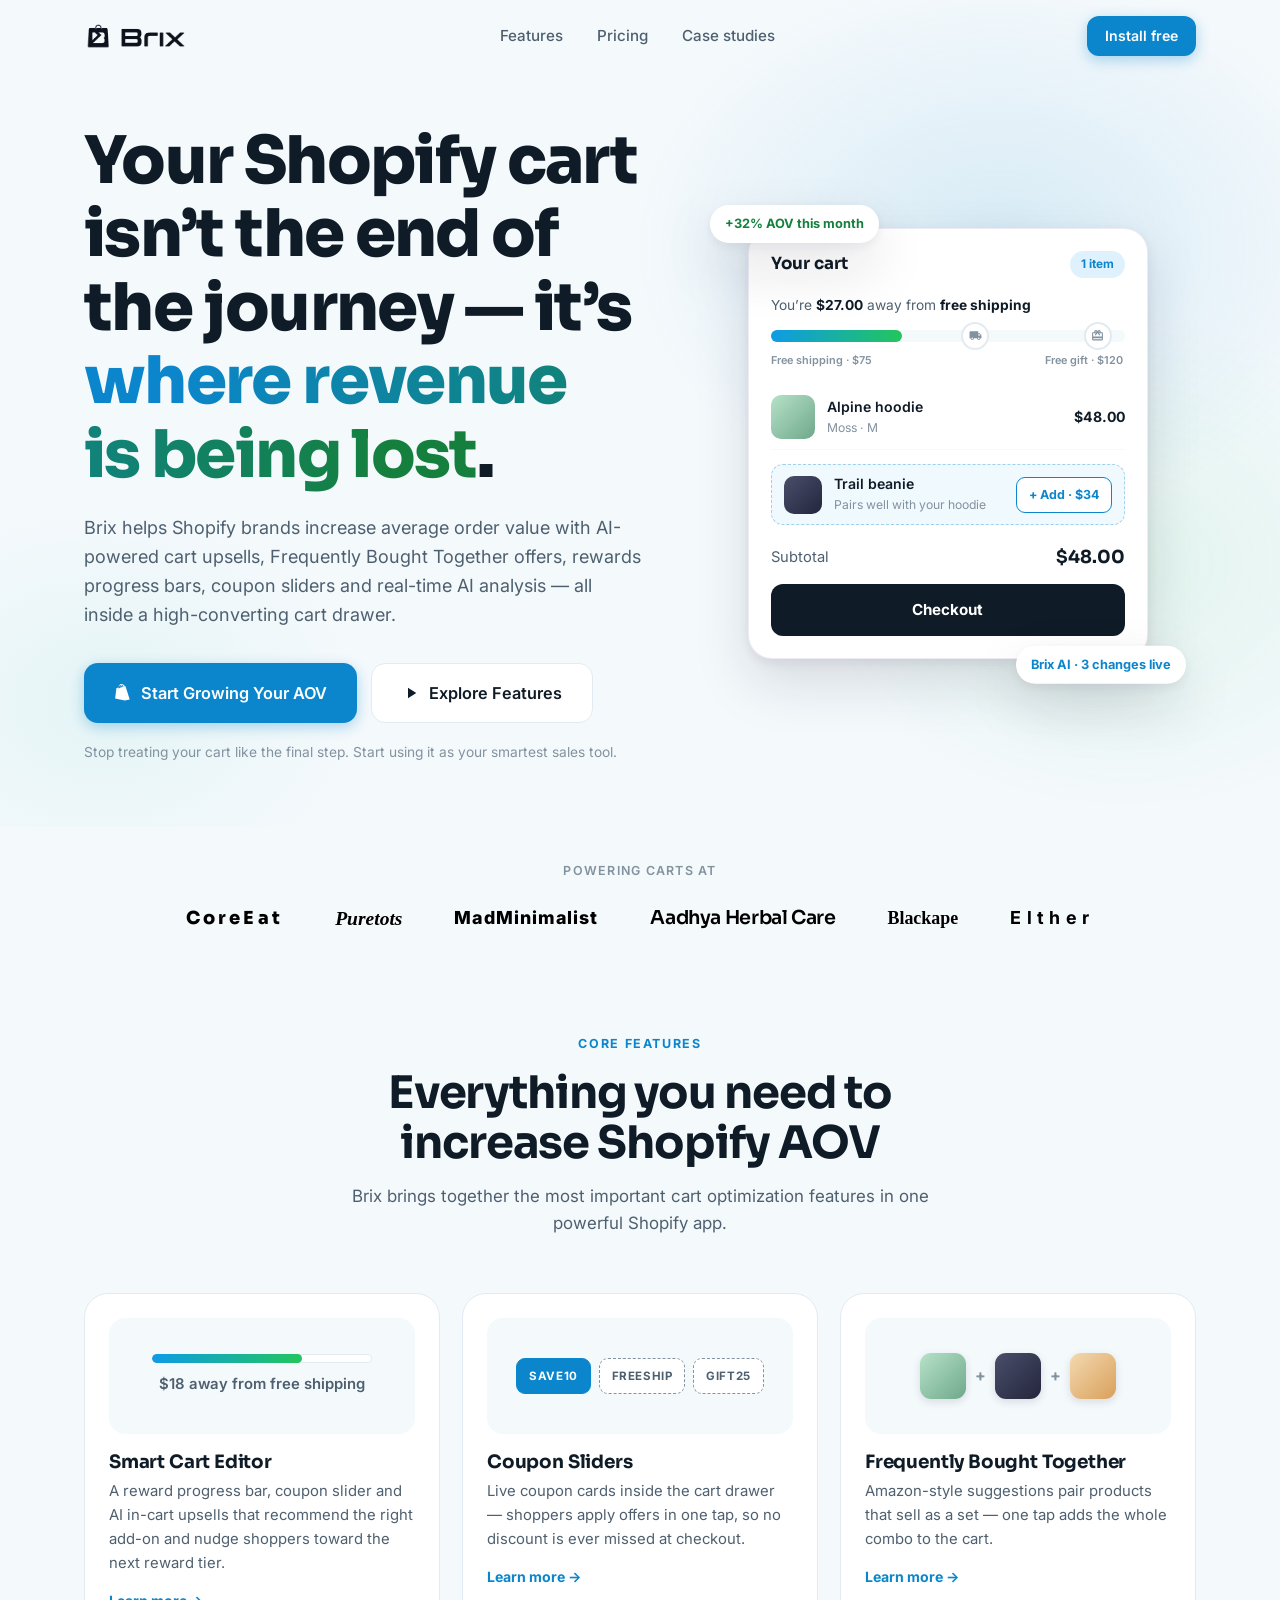
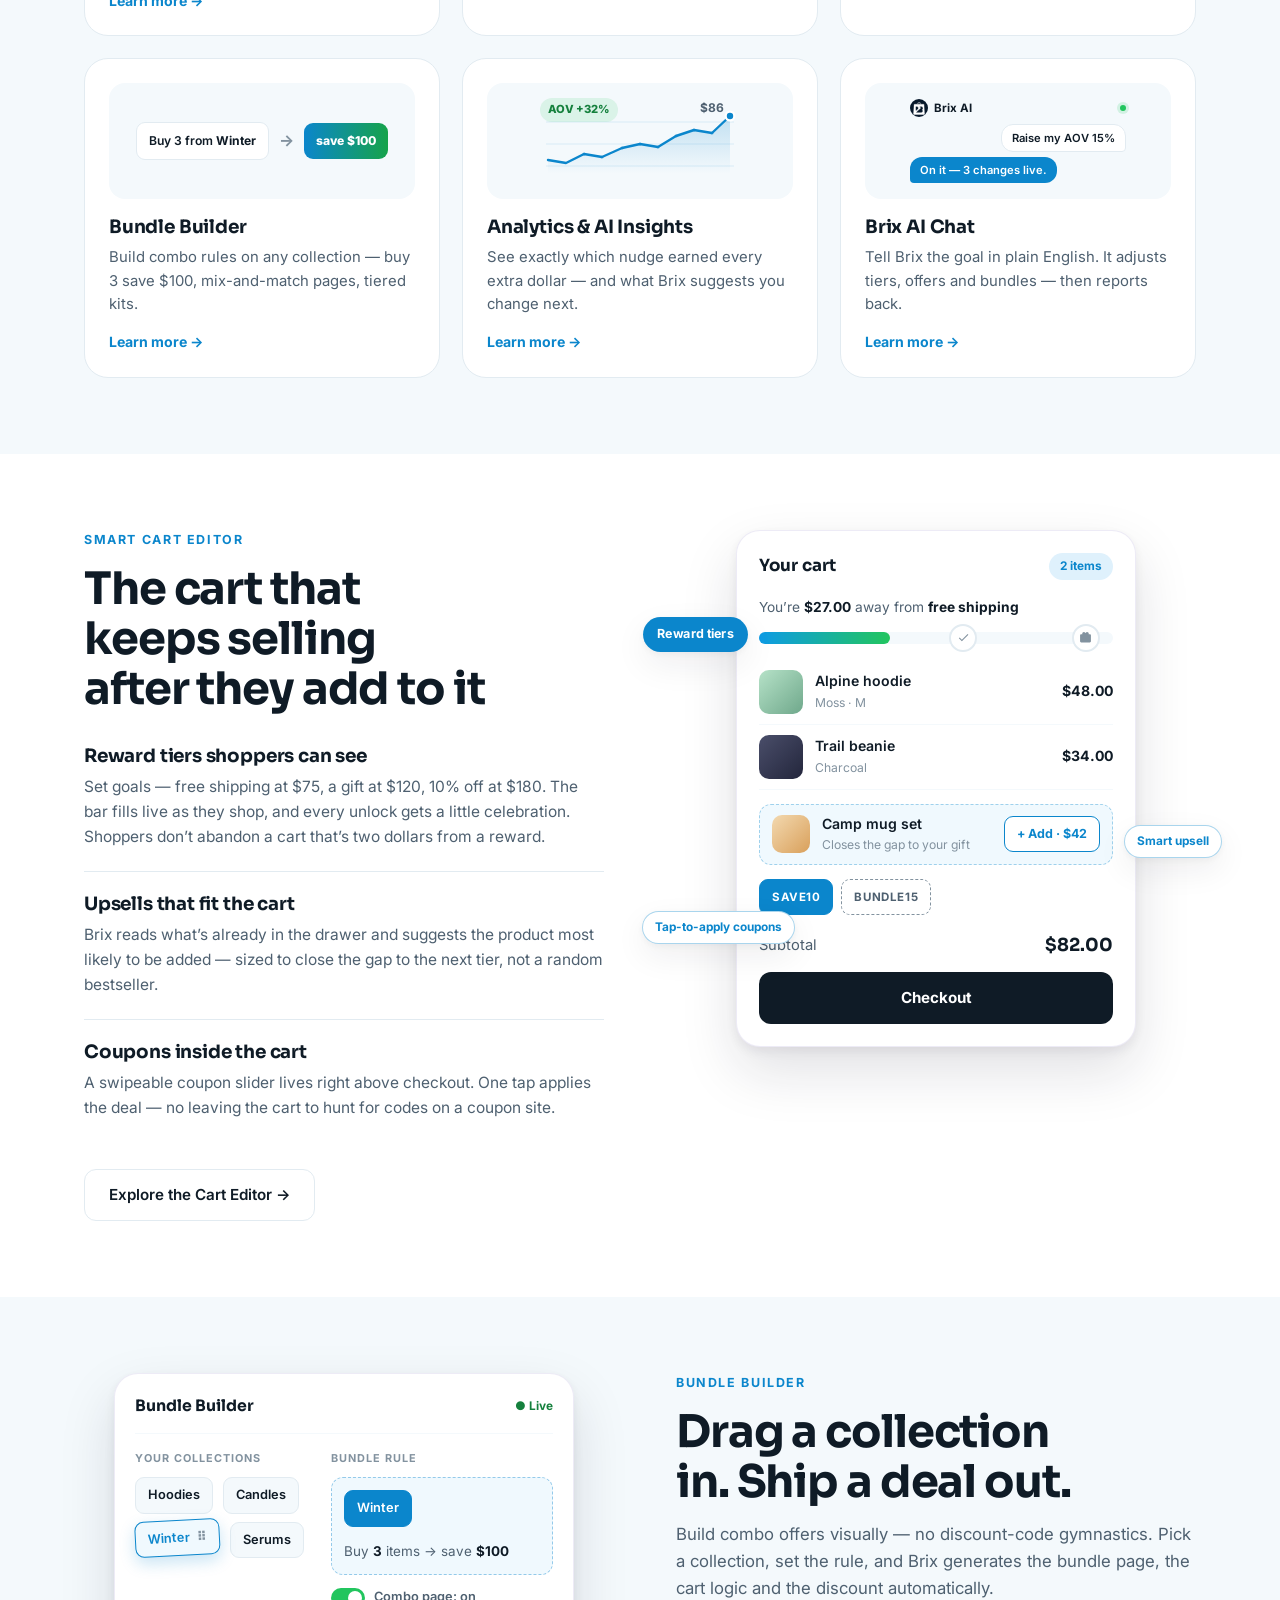
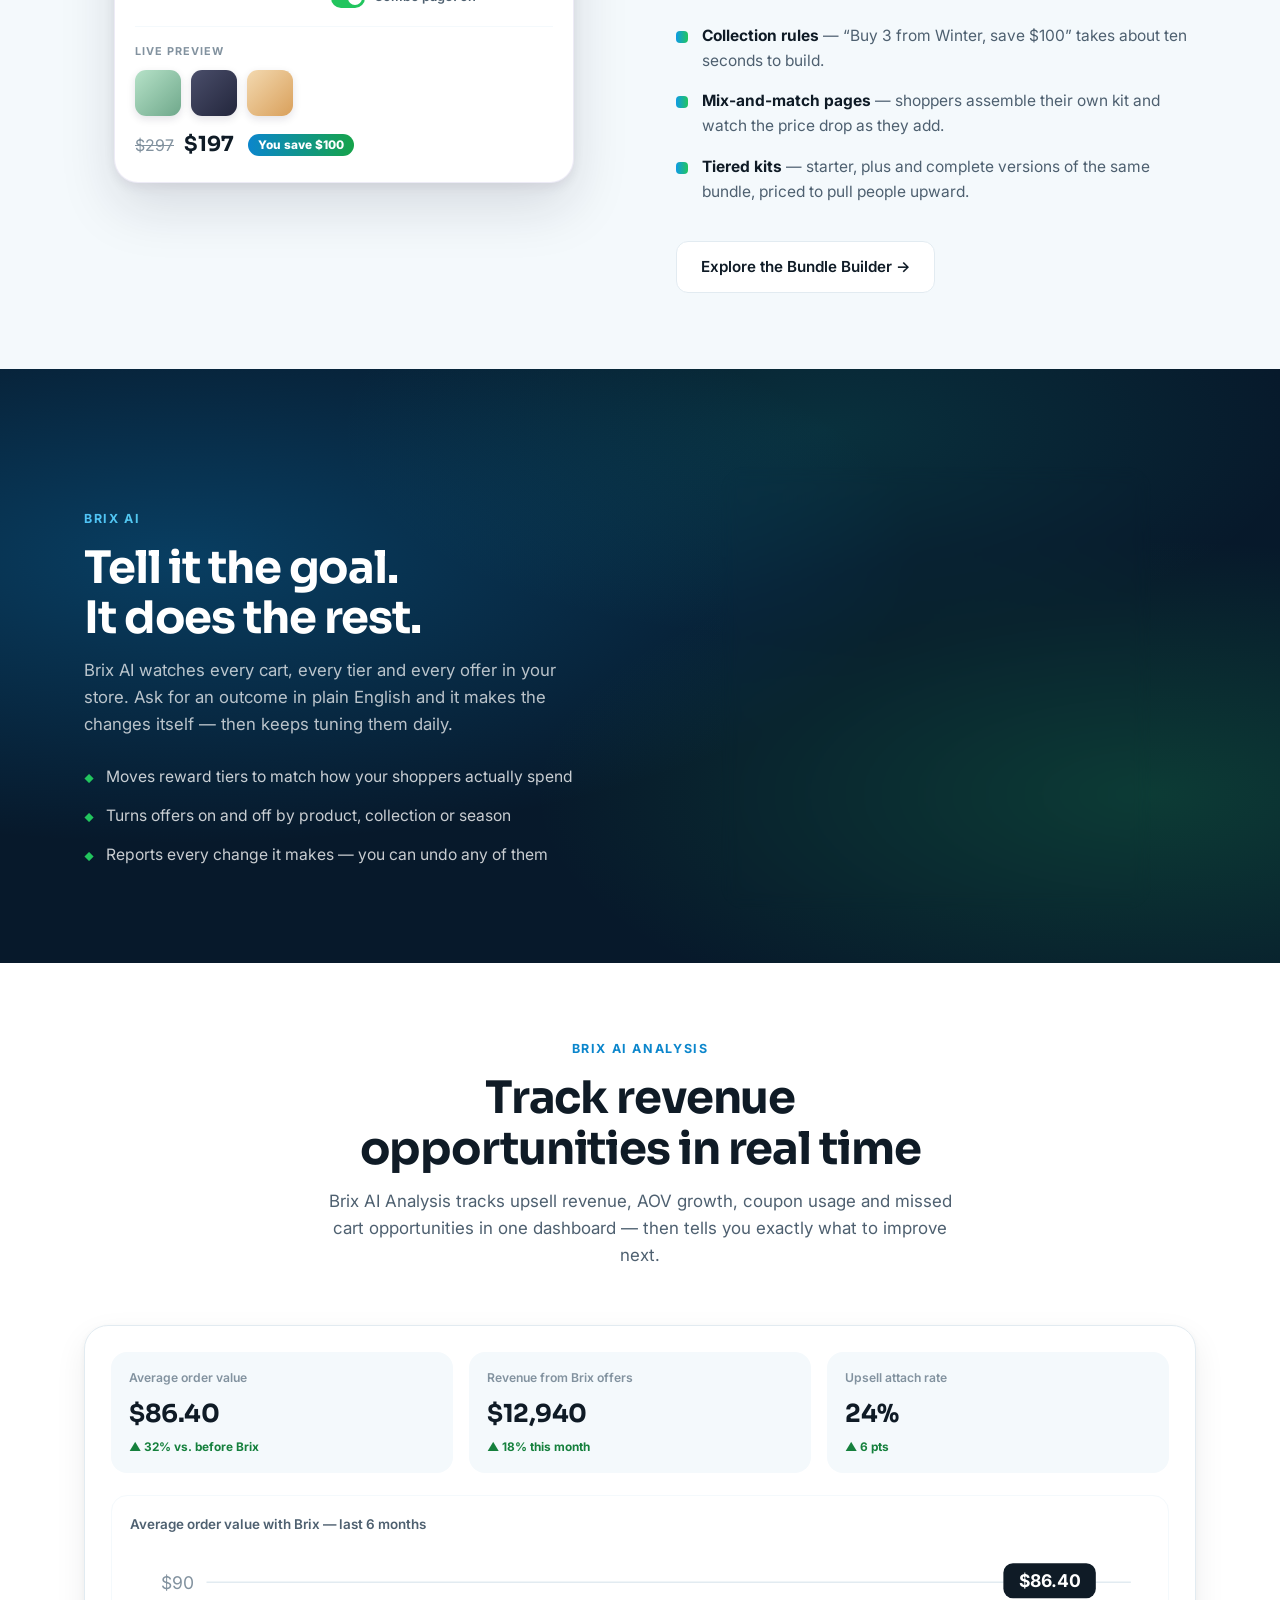
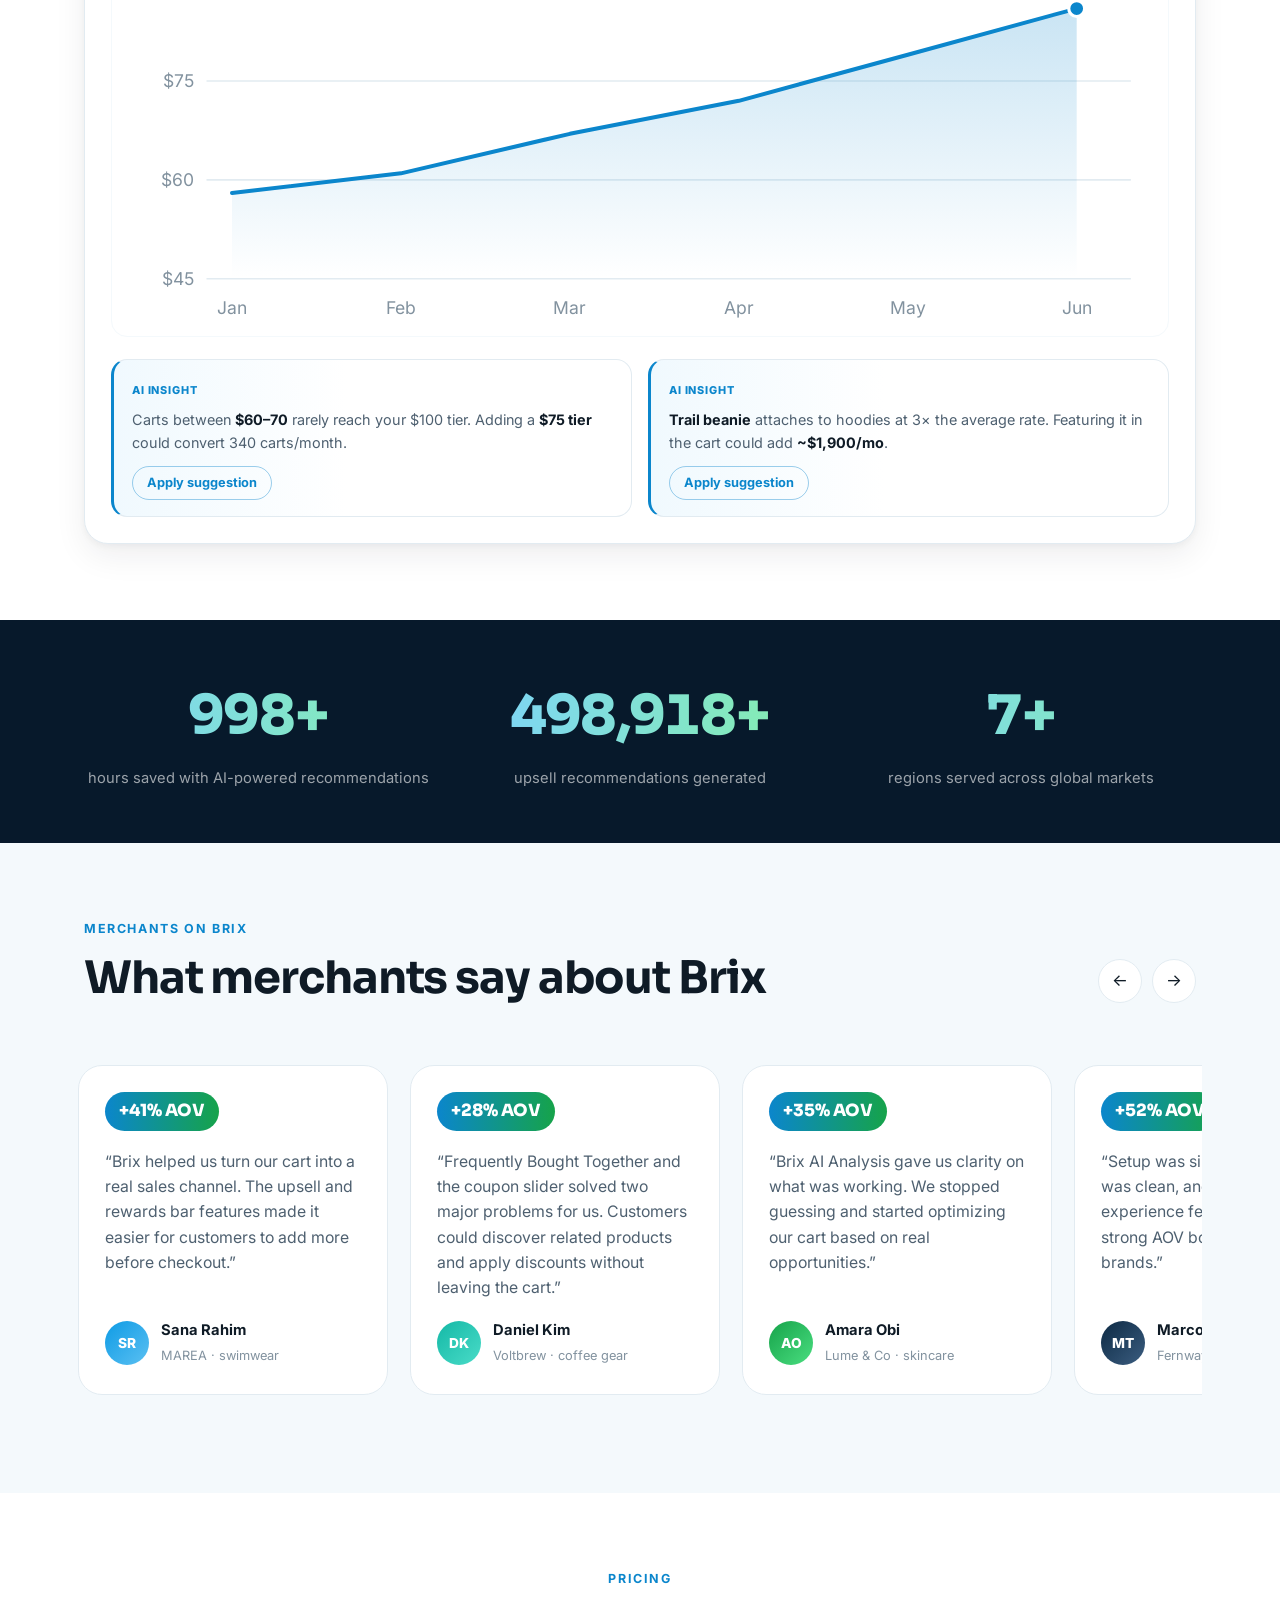
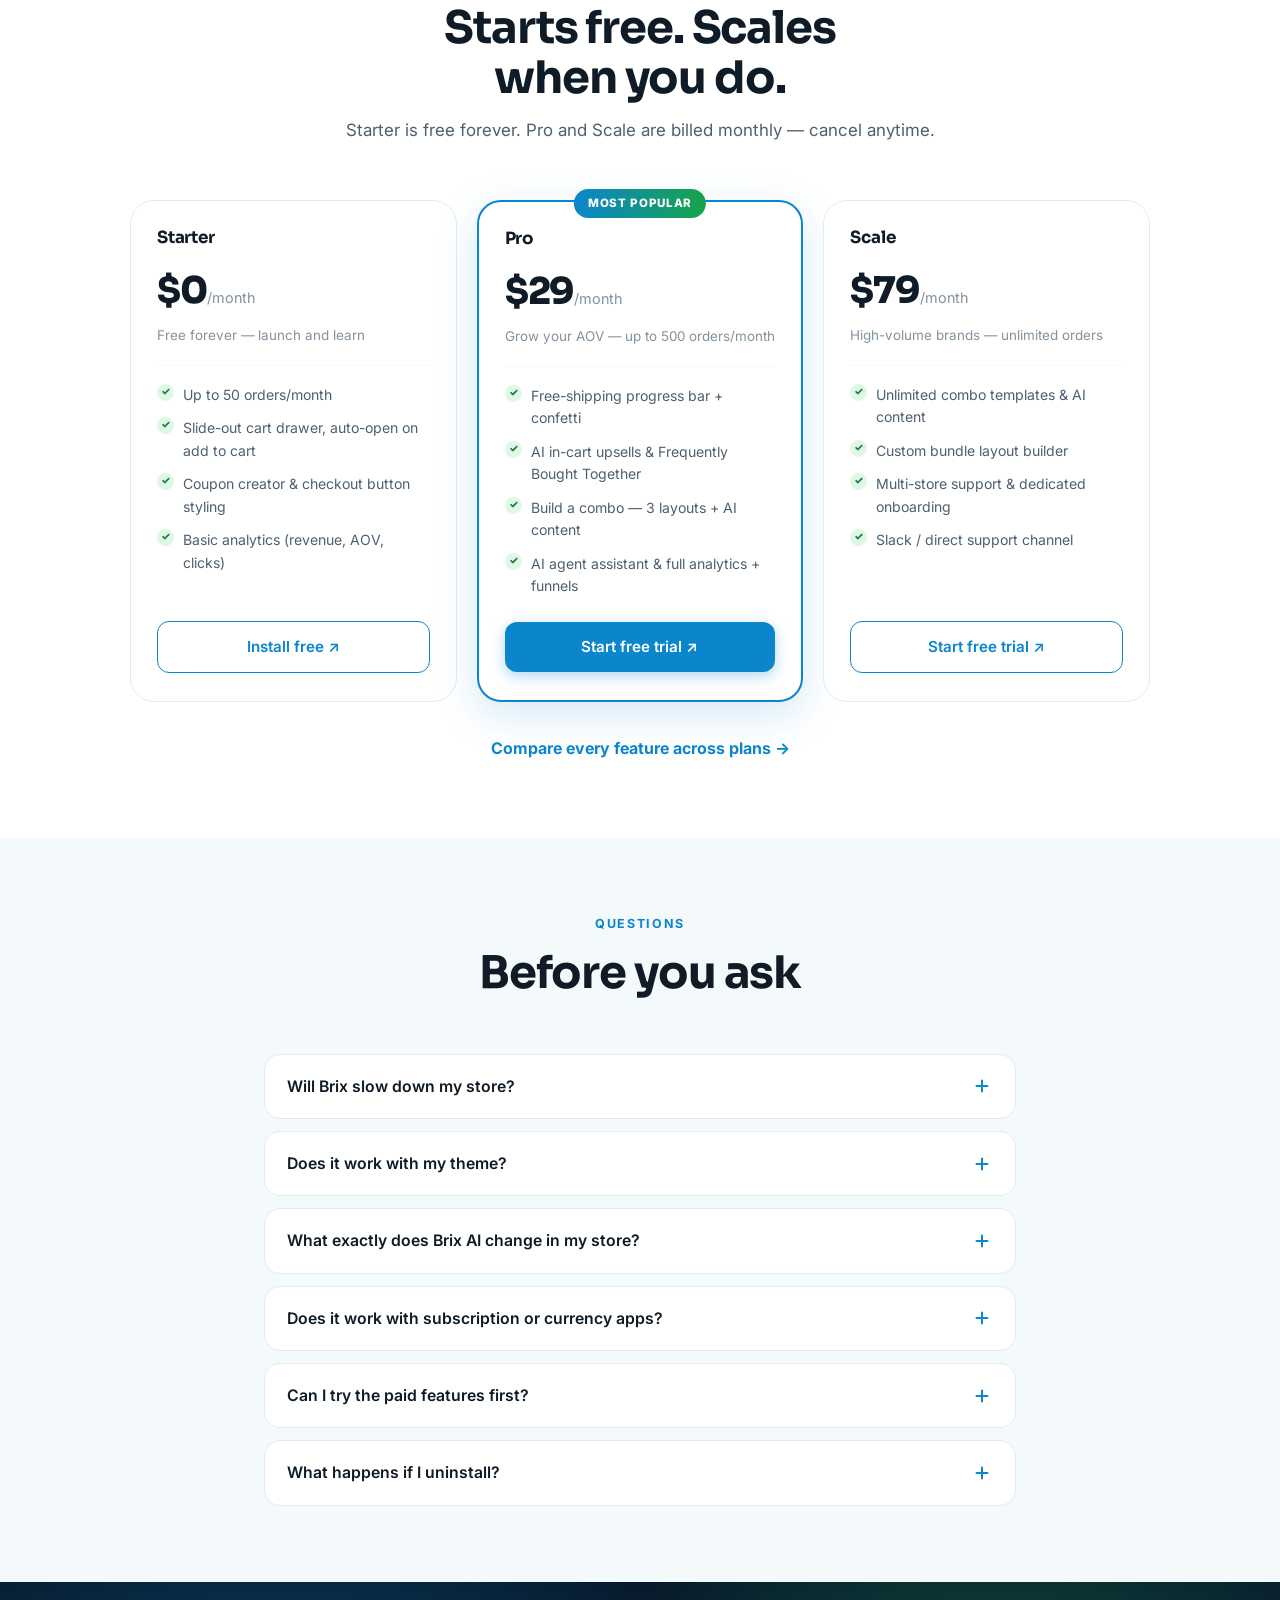
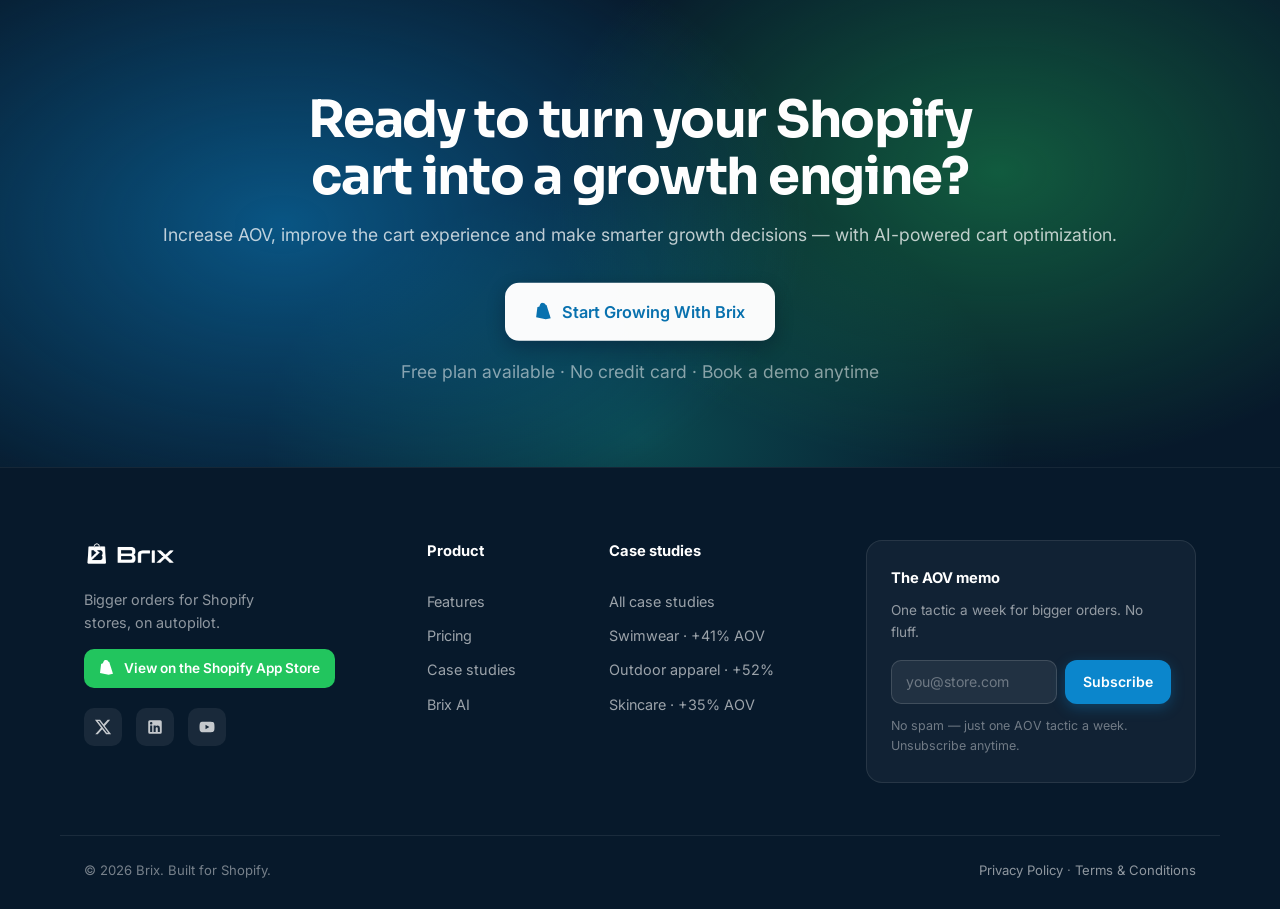
==== commit d4f108bc: "feat: enhance mini-chat component UI and update stylesheet versioning" ====
--- a/index.html
+++ b/index.html
@@ -8,7 +8,7 @@
   <link rel="preconnect" href="https://fonts.googleapis.com">
   <link rel="preconnect" href="https://fonts.gstatic.com" crossorigin>
   <link href="https://fonts.googleapis.com/css2?family=Sora:wght@600;700;800&family=Inter:wght@400;500;600;700&display=swap" rel="stylesheet">
-  <link rel="stylesheet" href="css/styles.css?v=3">
+  <link rel="stylesheet" href="css/styles.css?v=4">
   <link rel="icon" type="image/png" href="assets/favicon.png">
 </head>
 <body>
@@ -241,8 +241,13 @@
       <a class="feature-card reveal" style="--d:.12s" href="features.html#ai-chat">
         <div class="fc-visual">
           <div class="mini-chat">
+            <div class="mc-head">
+              <span class="mc-ava"><img src="assets/brix-mark-light.png" alt=""></span>
+              <span class="mc-name">Brix AI</span>
+              <span class="mc-dot" aria-hidden="true"></span>
+            </div>
             <span class="mini-bubble mb-user">Raise my AOV 15%</span>
-            <span class="mini-bubble mb-ai">On it — 3 changes live ✓</span>
+            <span class="mini-bubble mb-ai">On it — 3 changes live.</span>
           </div>
         </div>
         <h3>Brix AI Chat</h3>
--- a/css/styles.css
+++ b/css/styles.css
@@ -777,17 +777,40 @@
   border-radius: 100px;
 }
 
-.mini-chat { display: flex; flex-direction: column; gap: 7px; width: 100%; max-width: 210px; }
+.mini-chat { display: flex; flex-direction: column; gap: 5px; width: 100%; max-width: 216px; }
+.mc-head { display: flex; align-items: center; gap: 6px; margin-bottom: 2px; }
+.mc-ava {
+  width: 18px;
+  height: 18px;
+  border-radius: 50%;
+  background: var(--navy);
+  flex: none;
+  display: flex;
+  align-items: center;
+  justify-content: center;
+  overflow: hidden;
+}
+.mc-ava img { width: 12px; height: auto; display: block; }
+.mc-name { font-size: .72rem; font-weight: 700; color: var(--ink); }
+.mc-dot {
+  width: 6px;
+  height: 6px;
+  border-radius: 50%;
+  background: var(--green);
+  margin-left: auto;
+  box-shadow: 0 0 0 3px rgba(34, 197, 94, .16);
+}
 .mini-bubble {
-  font-size: .74rem;
+  font-size: .7rem;
   font-weight: 600;
-  padding: 8px 12px;
+  padding: 6px 10px;
   border-radius: 12px;
   width: fit-content;
-  max-width: 100%;
-}
-.mb-user { background: #fff; border: 1px solid var(--line); align-self: flex-end; border-bottom-right-radius: 4px; }
-.mb-ai { background: var(--brand); color: #fff; border-bottom-left-radius: 4px; }
+  max-width: 90%;
+  line-height: 1.25;
+}
+.mb-user { background: #fff; border: 1px solid var(--line); color: var(--ink); align-self: flex-end; border-bottom-right-radius: 4px; }
+.mb-ai { background: var(--brand); color: #fff; align-self: flex-start; border-bottom-left-radius: 4px; }
 
 /* ---------- deep dives ---------- */
 
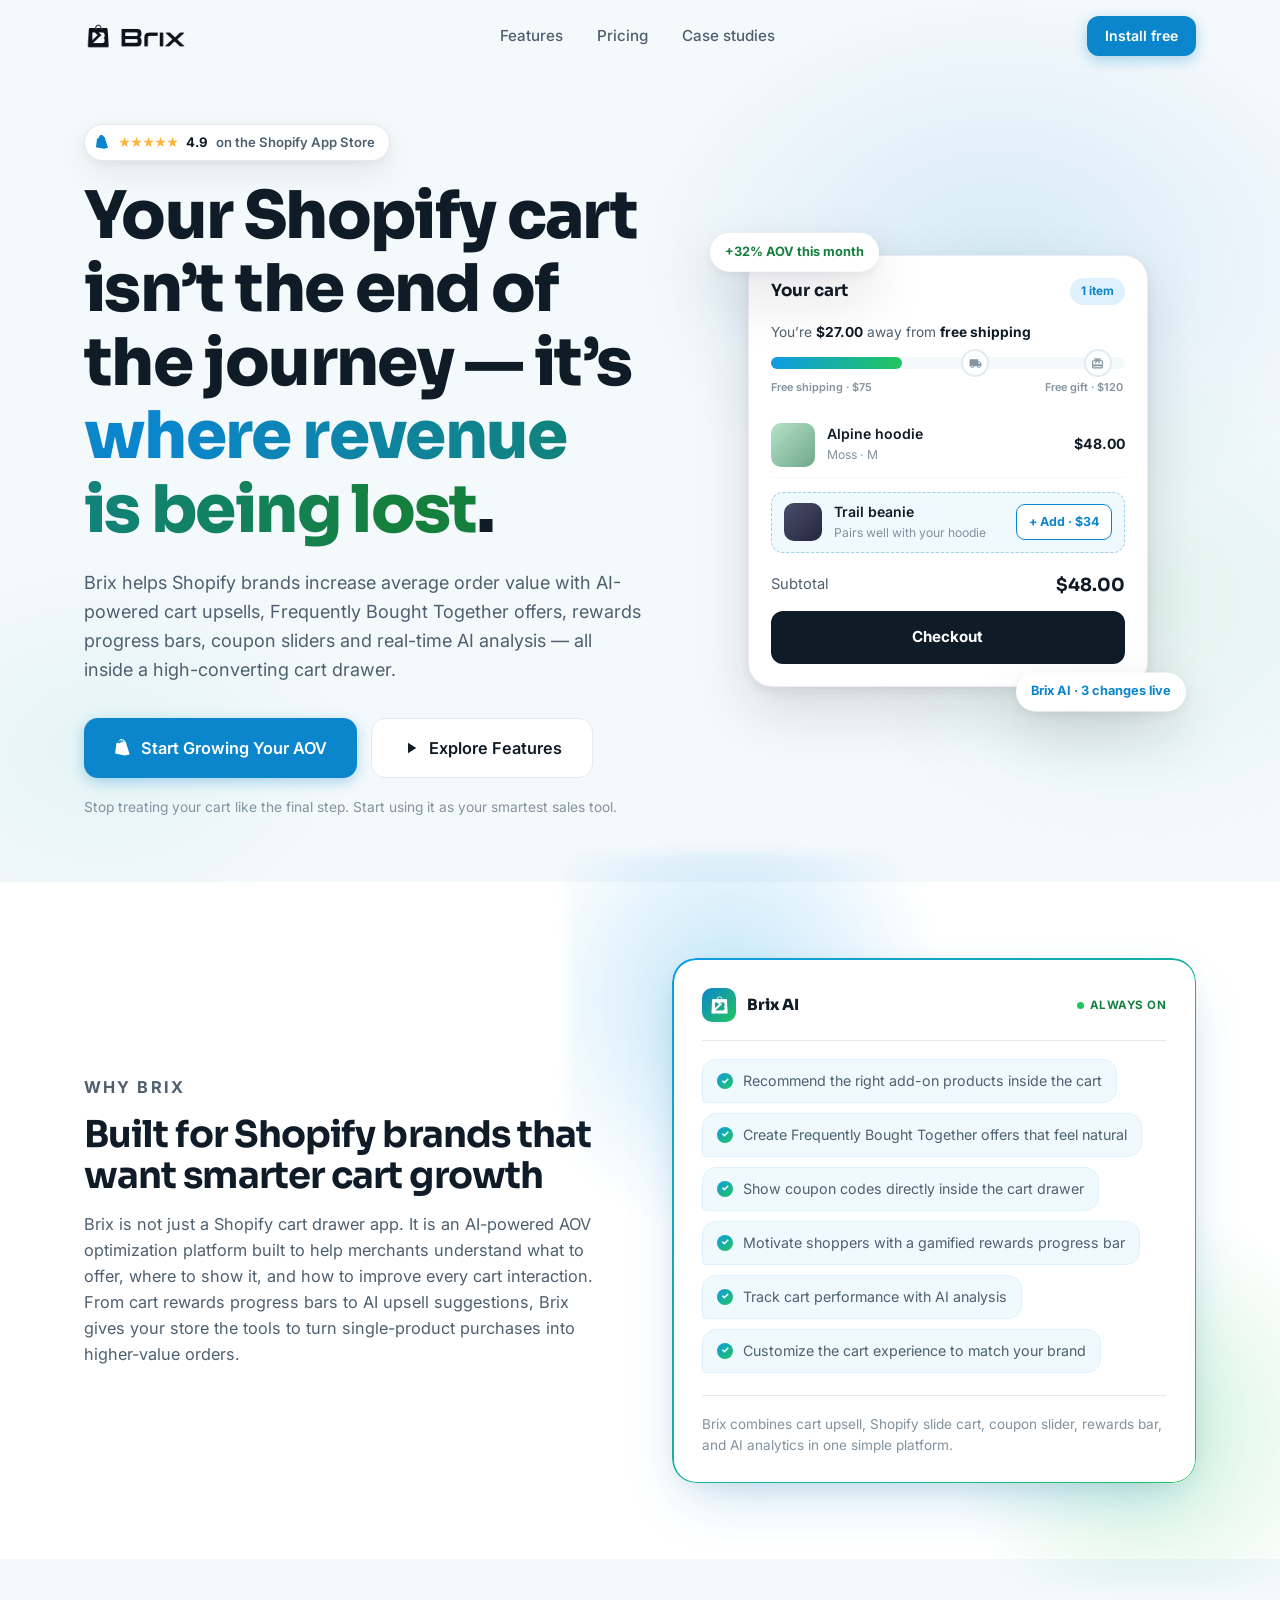
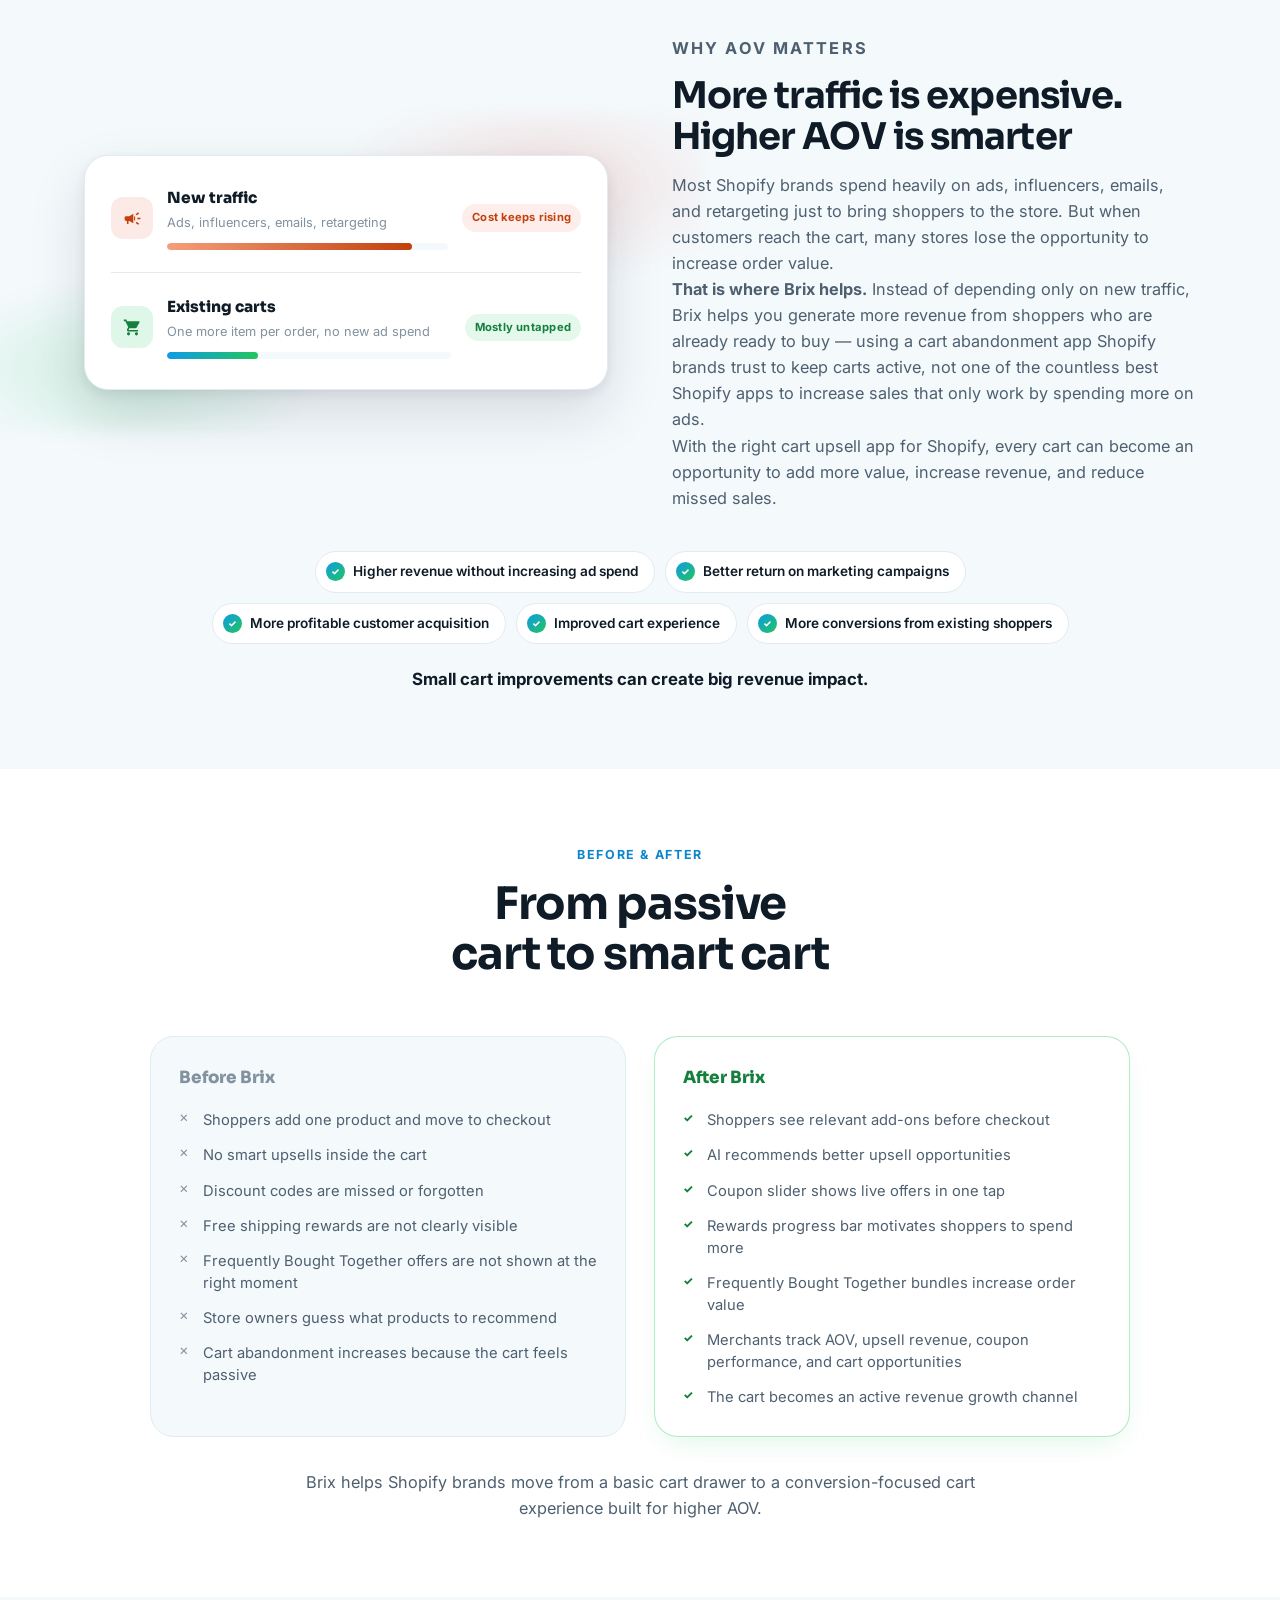
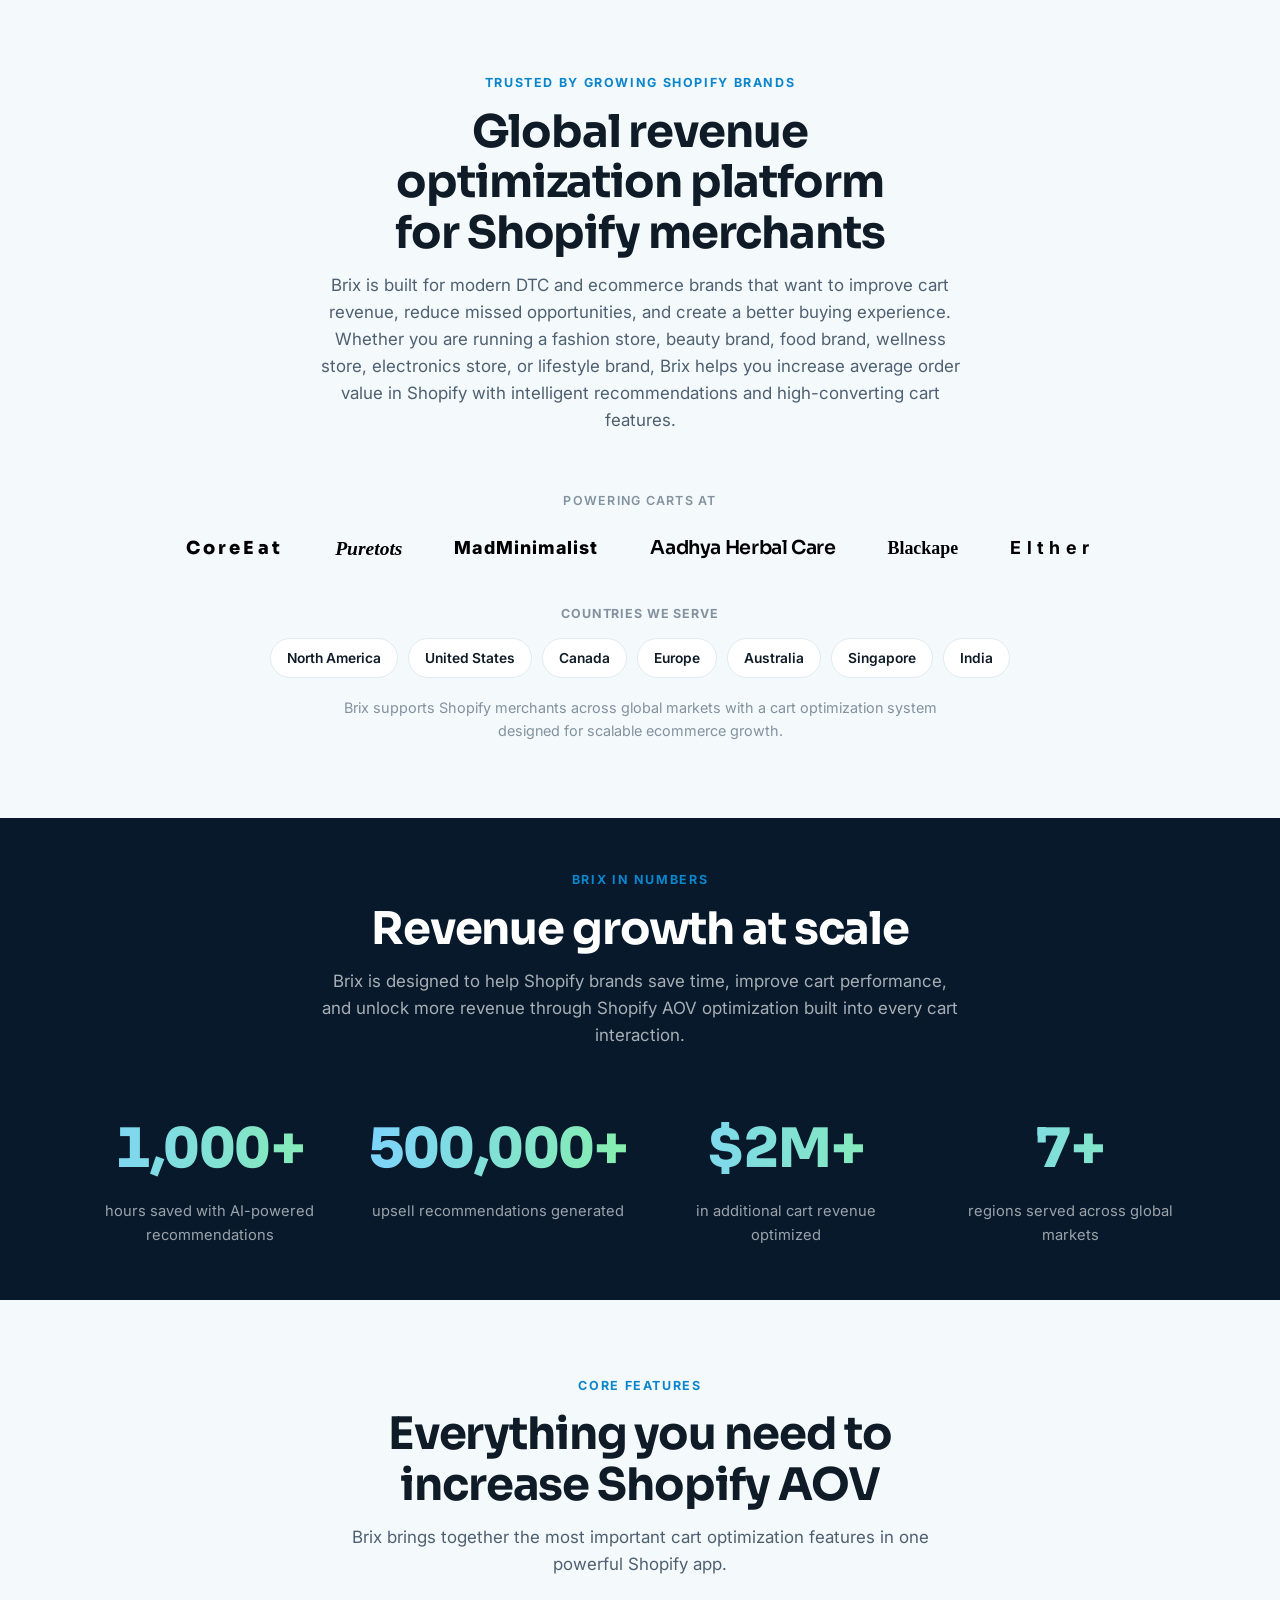
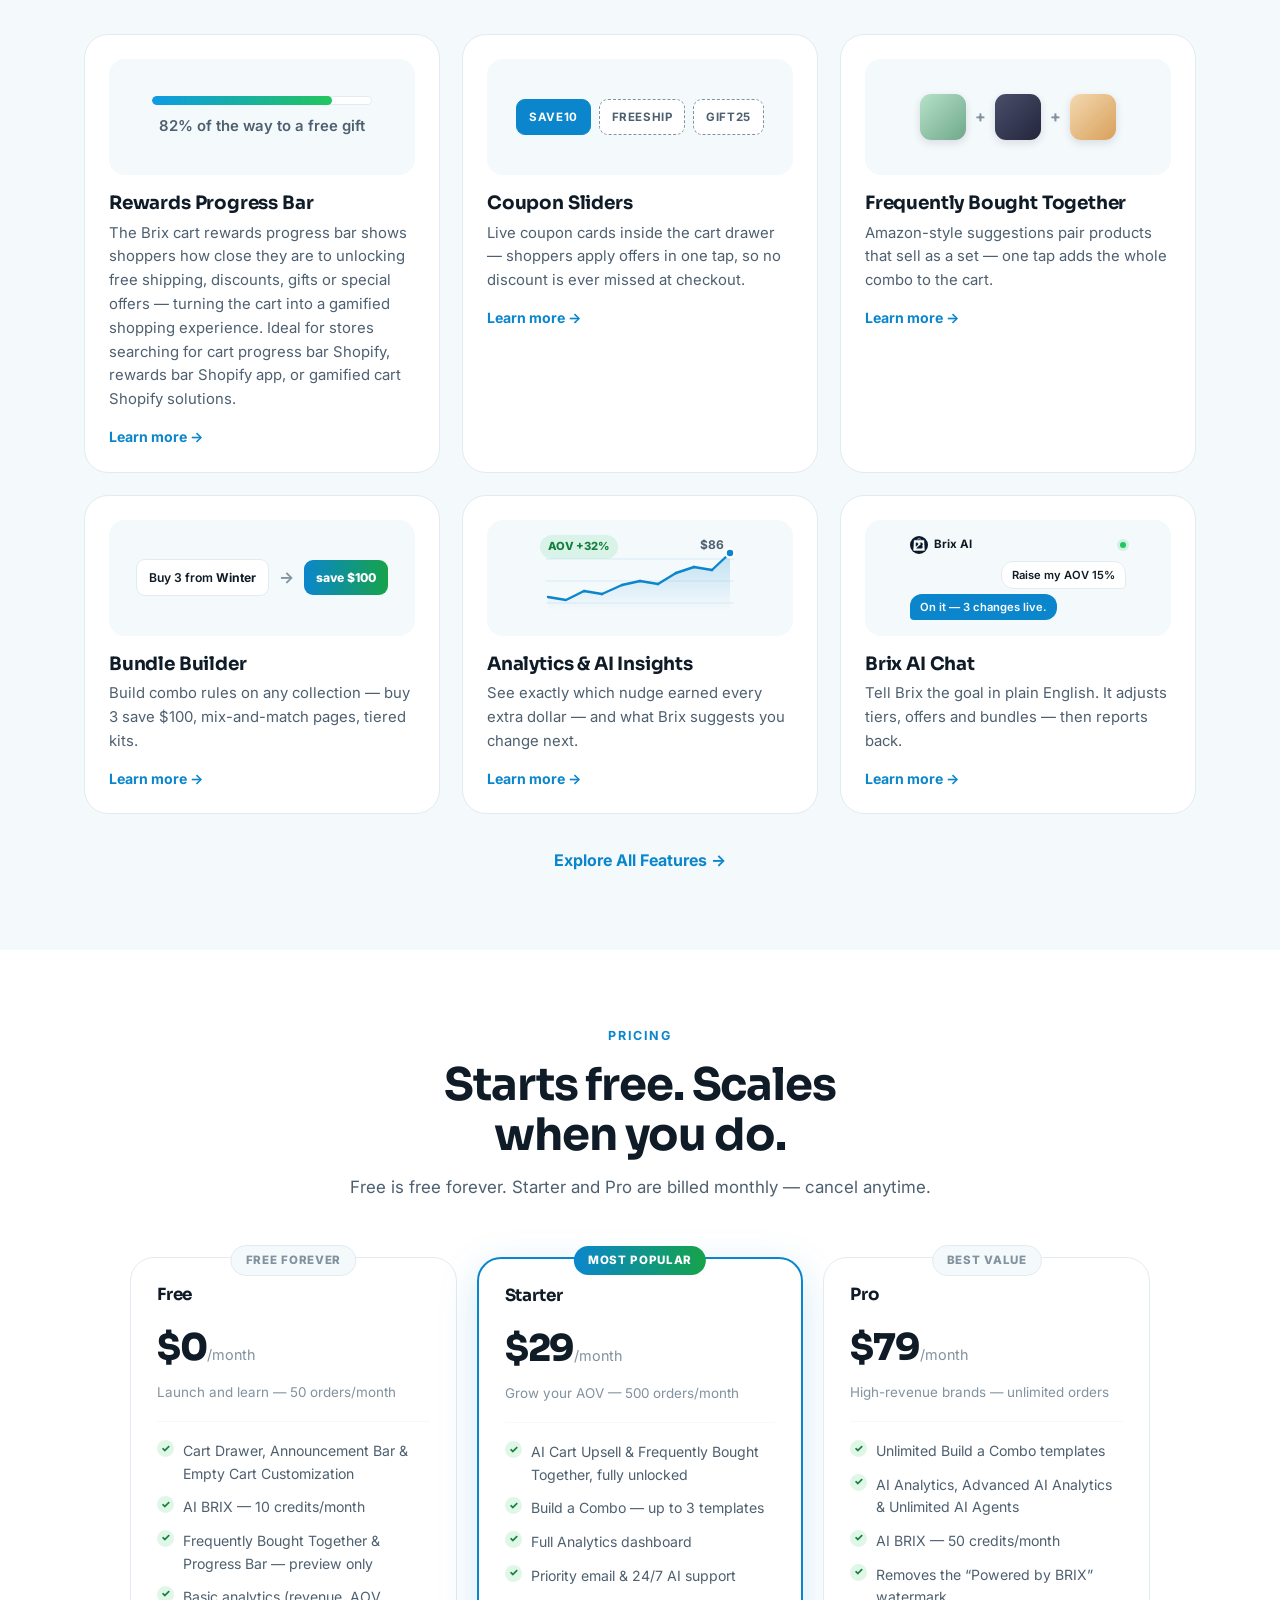
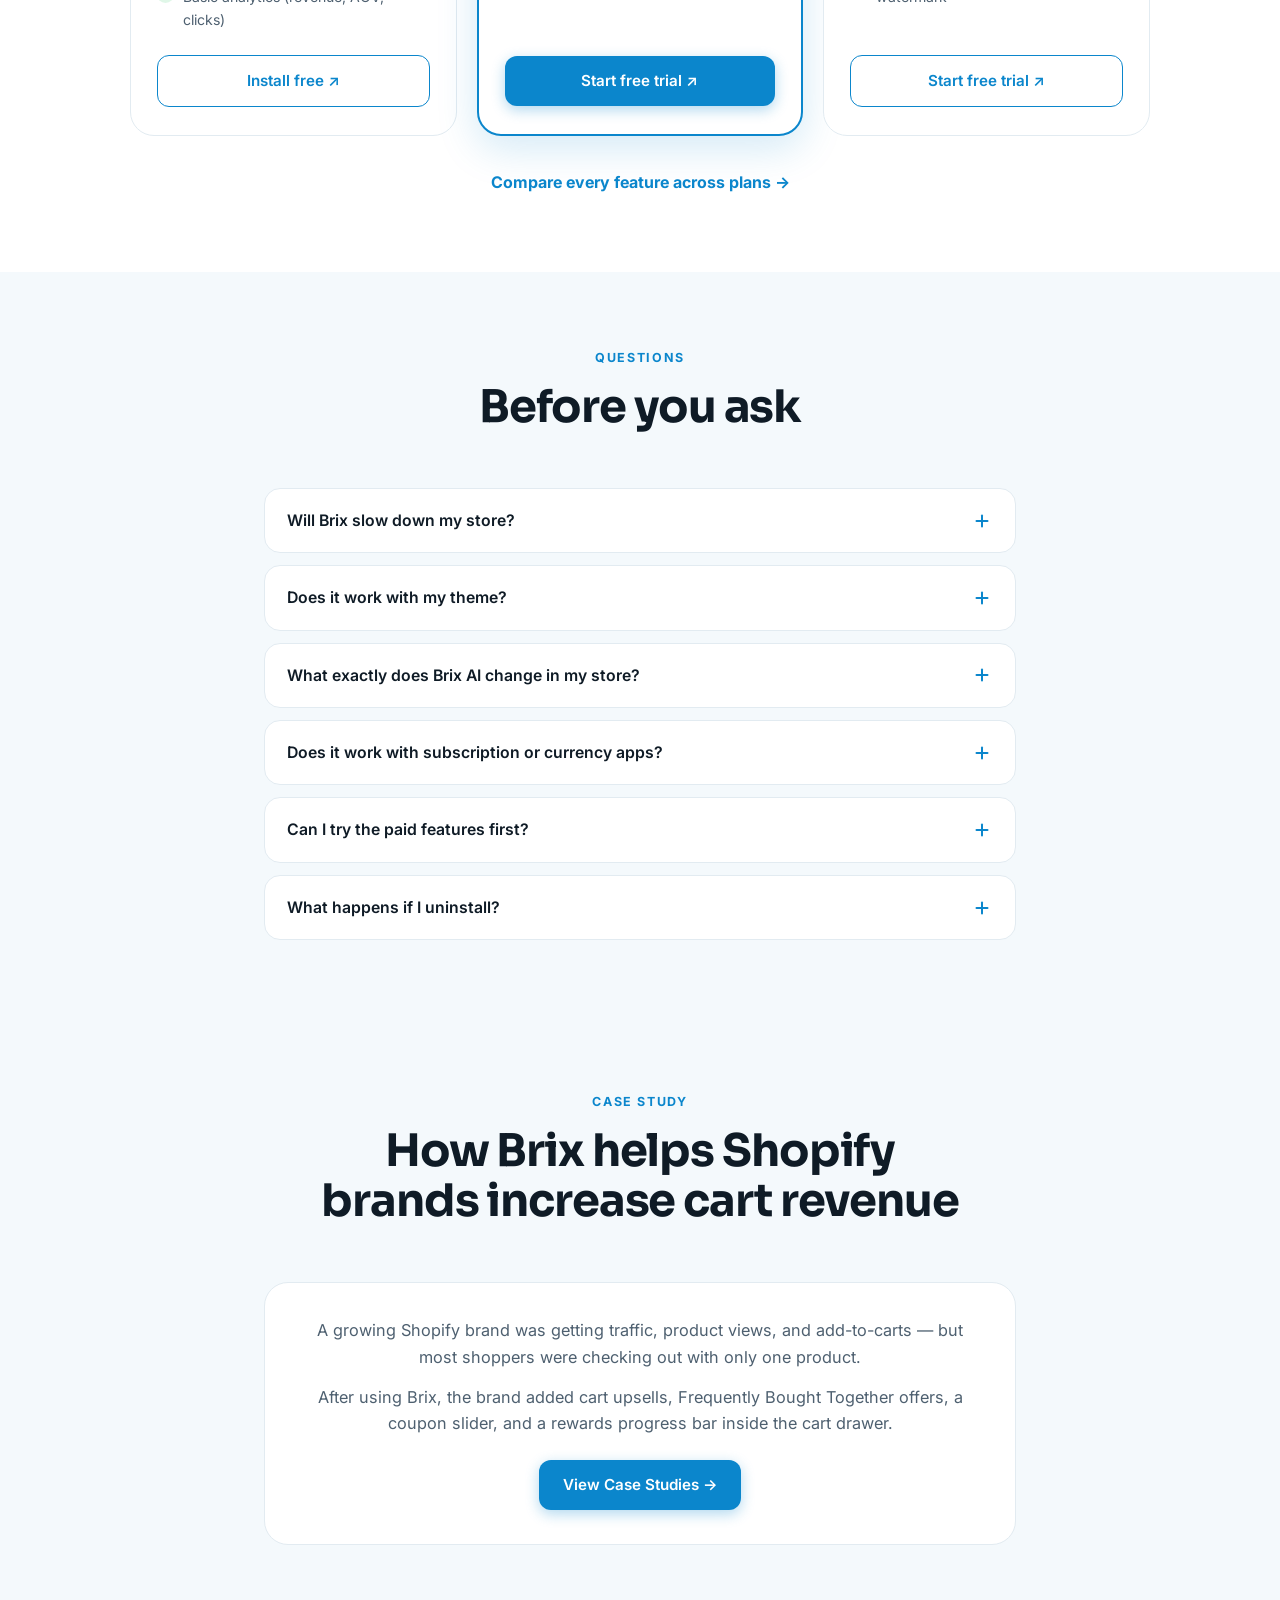
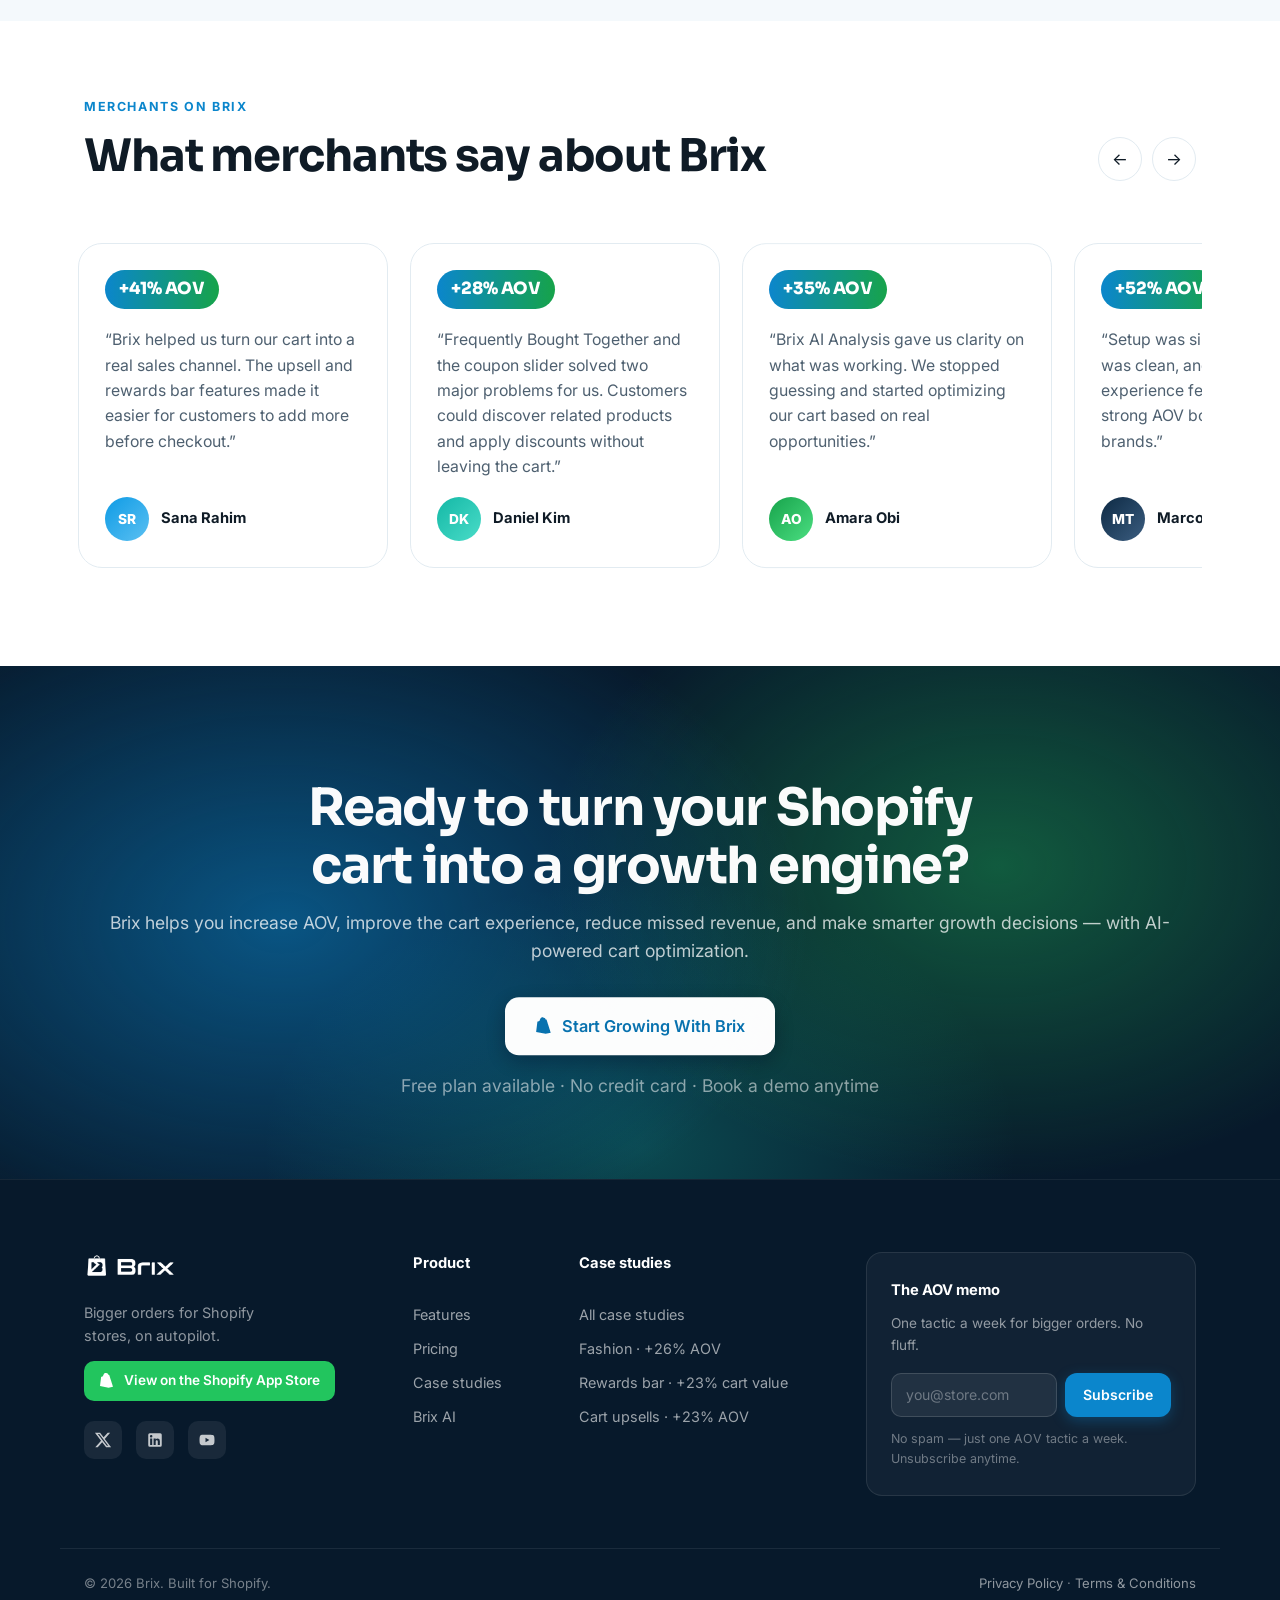
==== commit 9860c096: "refactor: restructure pricing tiers and add multiple case study and policy pages" ====
--- a/index.html
+++ b/index.html
@@ -8,7 +8,7 @@
   <link rel="preconnect" href="https://fonts.googleapis.com">
   <link rel="preconnect" href="https://fonts.gstatic.com" crossorigin>
   <link href="https://fonts.googleapis.com/css2?family=Sora:wght@600;700;800&family=Inter:wght@400;500;600;700&display=swap" rel="stylesheet">
-  <link rel="stylesheet" href="css/styles.css?v=4">
+  <link rel="stylesheet" href="css/styles.css?v=17">
   <link rel="icon" type="image/png" href="assets/favicon.png">
 </head>
 <body>
@@ -45,6 +45,10 @@
   <div class="hero-glow" aria-hidden="true"></div>
   <div class="container hero-grid">
     <div class="hero-copy">
+      <a class="hero-badge reveal" href="#install" style="--d:.02s">
+        <svg viewBox="0 0 24 24" width="15" height="15" fill="currentColor" aria-hidden="true"><path d="M15.34 3.03c-.09-.06-.19-.06-.31-.03l-.58.18c-.14-.4-.33-.83-.61-1.26C13.28.98 12.6.5 11.9.5h-.15c-.5-.62-1.13-.9-1.68-.88-1.05.03-2.09.79-2.94 2.13-.6.95-1.05 2.14-1.18 3.06l-2.1.65c-.62.2-.64.22-.72.8L1.5 19.44 14.29 22 21 20.55S15.42 3.09 15.34 3.03z"/></svg>
+        <span class="hero-badge-stars">★★★★★</span> <b>4.9</b> on the Shopify App Store
+      </a>
       <h1 class="reveal" style="--d:.08s">Your Shopify cart isn’t the end of the journey — it’s <em>where revenue is being lost</em>.</h1>
       <p class="hero-sub reveal" style="--d:.16s">Brix helps Shopify brands increase average order value with AI-powered cart upsells, Frequently Bought Together offers, rewards progress bars, coupon sliders and real-time AI analysis — all inside a high-converting cart drawer.</p>
       <div class="hero-ctas reveal" style="--d:.24s">
@@ -123,17 +127,183 @@
   </div>
 </section>
 
-<!-- ============ SOCIAL PROOF ============ -->
-<section class="logos">
+<!-- ============ WHY BRIX ============ -->
+<section class="section" id="why-brix">
+  <div class="container f-grid">
+    <div class="f-copy">
+      <p class="eyebrow reveal">Why Brix</p>
+      <h2 class="reveal">Built for Shopify brands that want smarter cart growth</h2>
+      <p class="reveal">Brix is not just a Shopify cart drawer app. It is an AI-powered AOV optimization platform built to help merchants understand what to offer, where to show it, and how to improve every cart interaction.</p>
+      <p class="reveal" style="--d:.06s">From cart rewards progress bars to AI upsell suggestions, Brix gives your store the tools to turn single-product purchases into higher-value orders.</p>
+    </div>
+    <div class="wb-visual">
+      <div class="wb-glow" aria-hidden="true"></div>
+      <div class="wb-panel reveal" style="--d:.1s" id="wbPanel">
+        <div class="wb-head">
+          <span class="wb-ava"><img src="assets/brix-mark-light.png" alt=""></span>
+          <span class="wb-head-name">Brix AI</span>
+          <span class="wb-live"><span class="wb-live-dot" aria-hidden="true"></span>Always on</span>
+        </div>
+        <div class="wb-thread" id="wbThread">
+          <div class="wb-typing" id="wbTyping"><span></span><span></span><span></span></div>
+          <div class="wb-bubble"><span class="wb-check" aria-hidden="true">✓</span>Recommend the right add-on products inside the cart</div>
+          <div class="wb-bubble"><span class="wb-check" aria-hidden="true">✓</span>Create Frequently Bought Together offers that feel natural</div>
+          <div class="wb-bubble"><span class="wb-check" aria-hidden="true">✓</span>Show coupon codes directly inside the cart drawer</div>
+          <div class="wb-bubble"><span class="wb-check" aria-hidden="true">✓</span>Motivate shoppers with a gamified rewards progress bar</div>
+          <div class="wb-bubble"><span class="wb-check" aria-hidden="true">✓</span>Track cart performance with AI analysis</div>
+          <div class="wb-bubble"><span class="wb-check" aria-hidden="true">✓</span>Customize the cart experience to match your brand</div>
+        </div>
+        <p class="wb-panel-note">Brix combines cart upsell, Shopify slide cart, coupon slider, rewards bar, and AI analytics in one simple platform.</p>
+      </div>
+    </div>
+  </div>
+</section>
+
+<!-- ============ WHY AOV MATTERS ============ -->
+<section class="section section-soft" id="why-aov">
   <div class="container">
-    <p class="logos-label reveal">Powering carts at</p>
-    <div class="logos-row reveal" style="--d:.1s" aria-label="Customer stores">
+    <div class="f-grid f-grid-flip waov-grid">
+      <div class="f-copy">
+        <p class="eyebrow reveal">Why AOV matters</p>
+        <h2 class="reveal">More traffic is expensive.<br>Higher AOV is smarter</h2>
+        <p class="reveal" style="--d:.04s">Most Shopify brands spend heavily on ads, influencers, emails, and retargeting just to bring shoppers to the store. But when customers reach the cart, many stores lose the opportunity to increase order value.</p>
+        <p class="reveal" style="--d:.08s"><b>That is where Brix helps.</b> Instead of depending only on new traffic, Brix helps you generate more revenue from shoppers who are already ready to buy — using a cart abandonment app Shopify brands trust to keep carts active, not one of the countless best Shopify apps to increase sales that only work by spending more on ads.</p>
+        <p class="reveal" style="--d:.12s">With the right cart upsell app for Shopify, every cart can become an opportunity to add more value, increase revenue, and reduce missed sales.</p>
+      </div>
+      <div class="waov-visual">
+        <div class="waov-glow" aria-hidden="true"></div>
+        <div class="waov-card reveal" style="--d:.1s" id="waovCard">
+          <div class="waov-row waov-row-cost">
+            <span class="waov-ic" aria-hidden="true">
+              <svg viewBox="0 0 24 24" width="19" height="19" fill="currentColor"><path d="M18 11v2h4v-2h-4zm-2 6.61c.96.71 2.21 1.65 3.2 2.39.4-.53.8-1.07 1.2-1.6-.99-.74-2.24-1.68-3.2-2.4-.4.54-.8 1.08-1.2 1.61zM20.4 5.6c-.4-.53-.8-1.07-1.2-1.6-.99.74-2.24 1.68-3.2 2.4.4.53.8 1.07 1.2 1.6.96-.72 2.21-1.65 3.2-2.4zM4 9c-1.1 0-2 .9-2 2v2c0 1.1.9 2 2 2h1v4h2v-4h1l5 3V6L8 9H4zm11.5 3c0-1.33-.58-2.53-1.5-3.35v6.69c.92-.81 1.5-2.01 1.5-3.34z"/></svg>
+            </span>
+            <div class="waov-row-body">
+              <p class="waov-row-label">New traffic</p>
+              <p class="waov-row-sub">Ads, influencers, emails, retargeting</p>
+              <div class="waov-meter"><div class="waov-meter-fill" style="width:87%"></div></div>
+            </div>
+            <span class="waov-row-tag">Cost keeps rising</span>
+          </div>
+          <div class="waov-row waov-row-aov">
+            <span class="waov-ic" aria-hidden="true">
+              <svg viewBox="0 0 24 24" width="19" height="19" fill="currentColor"><path d="M7 18c-1.1 0-1.99.9-1.99 2S5.9 22 7 22s2-.9 2-2-.9-2-2-2zM1 2v2h2l3.6 7.59-1.35 2.45c-.16.28-.25.61-.25.96 0 1.1.9 2 2 2h12v-2H7.42c-.14 0-.25-.11-.25-.25l.03-.12L8.1 13h7.45c.75 0 1.41-.41 1.75-1.03l3.58-6.49c.08-.14.12-.31.12-.48 0-.55-.45-1-1-1H5.21l-.94-2H1zm16 16c-1.1 0-1.99.9-1.99 2s.89 2 1.99 2 2-.9 2-2-.9-2-2-2z"/></svg>
+            </span>
+            <div class="waov-row-body">
+              <p class="waov-row-label">Existing carts</p>
+              <p class="waov-row-sub">One more item per order, no new ad spend</p>
+              <div class="waov-meter"><div class="waov-meter-fill" style="width:32%"></div></div>
+            </div>
+            <span class="waov-row-tag waov-row-tag-good">Mostly untapped</span>
+          </div>
+        </div>
+      </div>
+    </div>
+    <div class="waov-chips" id="waovChips">
+      <span class="waov-chip"><span class="waov-chip-ic" aria-hidden="true">✓</span>Higher revenue without increasing ad spend</span>
+      <span class="waov-chip"><span class="waov-chip-ic" aria-hidden="true">✓</span>Better return on marketing campaigns</span>
+      <span class="waov-chip"><span class="waov-chip-ic" aria-hidden="true">✓</span>More profitable customer acquisition</span>
+      <span class="waov-chip"><span class="waov-chip-ic" aria-hidden="true">✓</span>Improved cart experience</span>
+      <span class="waov-chip"><span class="waov-chip-ic" aria-hidden="true">✓</span>More conversions from existing shoppers</span>
+    </div>
+    <p class="waov-note reveal" style="--d:.06s">Small cart improvements can create big revenue impact.</p>
+  </div>
+</section>
+
+<!-- ============ BEFORE / AFTER ============ -->
+<section class="section" id="before-after">
+  <div class="container">
+    <div class="section-head reveal">
+      <p class="eyebrow">Before &amp; after</p>
+      <h2>From passive cart to smart cart</h2>
+    </div>
+    <div class="ba-grid">
+      <div class="ba-col ba-before reveal">
+        <p class="ba-h">Before Brix</p>
+        <ul class="ba-list">
+          <li>Shoppers add one product and move to checkout</li>
+          <li>No smart upsells inside the cart</li>
+          <li>Discount codes are missed or forgotten</li>
+          <li>Free shipping rewards are not clearly visible</li>
+          <li>Frequently Bought Together offers are not shown at the right moment</li>
+          <li>Store owners guess what products to recommend</li>
+          <li>Cart abandonment increases because the cart feels passive</li>
+        </ul>
+      </div>
+      <div class="ba-col ba-after reveal" style="--d:.08s">
+        <p class="ba-h">After Brix</p>
+        <ul class="ba-list">
+          <li>Shoppers see relevant add-ons before checkout</li>
+          <li>AI recommends better upsell opportunities</li>
+          <li>Coupon slider shows live offers in one tap</li>
+          <li>Rewards progress bar motivates shoppers to spend more</li>
+          <li>Frequently Bought Together bundles increase order value</li>
+          <li>Merchants track AOV, upsell revenue, coupon performance, and cart opportunities</li>
+          <li>The cart becomes an active revenue growth channel</li>
+        </ul>
+      </div>
+    </div>
+    <p class="ba-final reveal" style="--d:.12s">Brix helps Shopify brands move from a basic cart drawer to a conversion-focused cart experience built for higher AOV.</p>
+  </div>
+</section>
+
+<!-- ============ TRUSTED BY / COUNTRIES ============ -->
+<section class="section section-soft" id="trusted-by">
+  <div class="container">
+    <div class="section-head reveal">
+      <p class="eyebrow">Trusted by growing Shopify brands</p>
+      <h2>Global revenue optimization platform for Shopify merchants</h2>
+      <p class="section-sub">Brix is built for modern DTC and ecommerce brands that want to improve cart revenue, reduce missed opportunities, and create a better buying experience. Whether you are running a fashion store, beauty brand, food brand, wellness store, electronics store, or lifestyle brand, Brix helps you increase average order value in Shopify with intelligent recommendations and high-converting cart features.</p>
+    </div>
+    <p class="logos-label reveal" style="--d:.04s">Powering carts at</p>
+    <div class="logos-row reveal" style="--d:.06s" aria-label="Customer stores">
       <span class="wordmark wm-1">CoreEat</span>
       <span class="wordmark wm-2">Puretots</span>
       <span class="wordmark wm-3">MadMinimalist</span>
       <span class="wordmark wm-4">Aadhya&nbsp;Herbal&nbsp;Care</span>
       <span class="wordmark wm-5">Blackape</span>
       <span class="wordmark wm-6">Elther</span>
+    </div>
+    <div class="countries reveal" style="--d:.1s">
+      <p class="countries-label">Countries we serve</p>
+      <div class="countries-row">
+        <span class="country-chip">North America</span>
+        <span class="country-chip">United States</span>
+        <span class="country-chip">Canada</span>
+        <span class="country-chip">Europe</span>
+        <span class="country-chip">Australia</span>
+        <span class="country-chip">Singapore</span>
+        <span class="country-chip">India</span>
+      </div>
+      <p class="countries-note">Brix supports Shopify merchants across global markets with a cart optimization system designed for scalable ecommerce growth.</p>
+    </div>
+  </div>
+</section>
+
+<!-- ============ STATS BAND / BRIX IN NUMBERS ============ -->
+<section class="stats-band">
+  <div class="container">
+    <div class="section-head reveal">
+      <p class="eyebrow">Brix in numbers</p>
+      <h2>Revenue growth at scale</h2>
+      <p class="section-sub">Brix is designed to help Shopify brands save time, improve cart performance, and unlock more revenue through Shopify AOV optimization built into every cart interaction.</p>
+    </div>
+    <div class="stats-row stats-row-4">
+      <div class="stat reveal">
+        <b><span data-count="1000" data-suffix="+">0</span></b>
+        <small>hours saved with AI-powered recommendations</small>
+      </div>
+      <div class="stat reveal" style="--d:.08s">
+        <b><span data-count="500000" data-suffix="+">0</span></b>
+        <small>upsell recommendations generated</small>
+      </div>
+      <div class="stat reveal" style="--d:.12s">
+        <b><span data-count="2" data-prefix="$" data-suffix="M+">0</span></b>
+        <small>in additional cart revenue optimized</small>
+      </div>
+      <div class="stat reveal" style="--d:.16s">
+        <b><span data-count="7" data-suffix="+">0</span></b>
+        <small>regions served across global markets</small>
+      </div>
     </div>
   </div>
 </section>
@@ -151,12 +321,12 @@
       <a class="feature-card reveal" href="features.html#cart-editor">
         <div class="fc-visual">
           <div class="mini-cart">
-            <div class="mini-track"><div class="mini-fill"></div></div>
-            <p class="mini-msg">$18 away from free shipping</p>
-          </div>
-        </div>
-        <h3>Smart Cart Editor</h3>
-        <p>A reward progress bar, coupon slider and AI in-cart upsells that recommend the right add-on and nudge shoppers toward the next reward tier.</p>
+            <div class="mini-track"><div class="mini-fill" style="width:82%"></div></div>
+            <p class="mini-msg">82% of the way to a free gift</p>
+          </div>
+        </div>
+        <h3>Rewards Progress Bar</h3>
+        <p>The Brix cart rewards progress bar shows shoppers how close they are to unlocking free shipping, discounts, gifts or special offers — turning the cart into a gamified shopping experience. Ideal for stores searching for cart progress bar Shopify, rewards bar Shopify app, or gamified cart Shopify solutions.</p>
         <span class="fc-link">Learn more →</span>
       </a>
 
@@ -186,7 +356,7 @@
         <span class="fc-link">Learn more →</span>
       </a>
 
-      <a class="feature-card reveal" href="features.html#bundles">
+      <a class="feature-card reveal" style="--d:.06s" href="features.html#bundles">
         <div class="fc-visual">
           <div class="mini-bundle">
             <span class="mini-rule">Buy 3 from <b>Winter</b></span>
@@ -199,7 +369,7 @@
         <span class="fc-link">Learn more →</span>
       </a>
 
-      <a class="feature-card reveal" style="--d:.06s" href="features.html#analytics">
+      <a class="feature-card reveal" style="--d:.12s" href="features.html#analytics">
         <div class="fc-visual">
           <div class="mini-chart">
             <svg viewBox="0 0 200 82" aria-hidden="true">
@@ -238,7 +408,7 @@
         <span class="fc-link">Learn more →</span>
       </a>
 
-      <a class="feature-card reveal" style="--d:.12s" href="features.html#ai-chat">
+      <a class="feature-card reveal" href="features.html#ai-chat">
         <div class="fc-visual">
           <div class="mini-chat">
             <div class="mc-head">
@@ -256,295 +426,7 @@
       </a>
 
     </div>
-  </div>
-</section>
-
-<!-- ============ DEEP DIVE: SMART CART ============ -->
-<section class="section" id="smart-cart">
-  <div class="container dd-grid">
-    <div class="dd-copy">
-      <p class="eyebrow reveal">Smart Cart Editor</p>
-      <h2 class="reveal">The cart that keeps selling after they add to it</h2>
-      <div class="dd-step reveal" data-step="1">
-        <h3>Reward tiers shoppers can see</h3>
-        <p>Set goals — free shipping at $75, a gift at $120, 10% off at $180. The bar fills live as they shop, and every unlock gets a little celebration. Shoppers don’t abandon a cart that’s two dollars from a reward.</p>
-      </div>
-      <div class="dd-step reveal" data-step="2">
-        <h3>Upsells that fit the cart</h3>
-        <p>Brix reads what’s already in the drawer and suggests the product most likely to be added — sized to close the gap to the next tier, not a random bestseller.</p>
-      </div>
-      <div class="dd-step reveal" data-step="3">
-        <h3>Coupons inside the cart</h3>
-        <p>A swipeable coupon slider lives right above checkout. One tap applies the deal — no leaving the cart to hunt for codes on a coupon site.</p>
-      </div>
-      <a class="btn btn-ghost reveal" href="features.html#cart-editor">Explore the Cart Editor →</a>
-    </div>
-    <div class="dd-visual">
-      <div class="dd-sticky reveal">
-        <div class="cart-mock cart-mock-static">
-          <div class="cm-head"><span class="cm-title">Your cart</span><span class="cm-badge">2 items</span></div>
-          <div class="cm-goal">
-            <p class="cm-msg"><b>Free shipping unlocked!</b> $38.00 to a free gift</p>
-            <div class="cm-track">
-              <div class="cm-fill" style="width:63%"></div>
-              <div class="cm-node is-unlocked" style="left:57.7%"><svg viewBox="0 0 24 24" width="13" height="13" fill="currentColor"><path d="M9 16.17L4.83 12l-1.42 1.41L9 19 21 7l-1.41-1.41z"/></svg></div>
-              <div class="cm-node" style="left:92.3%"><svg viewBox="0 0 24 24" width="13" height="13" fill="currentColor"><path d="M20 6h-2.18c.11-.31.18-.65.18-1 0-1.66-1.34-3-3-3-1.05 0-1.96.54-2.5 1.35l-.5.67-.5-.68C10.96 2.54 10.05 2 9 2 7.34 2 6 3.34 6 5c0 .35.07.69.18 1H4c-1.11 0-1.99.89-1.99 2L2 19c0 1.11.89 2 2 2h16c1.11 0 2-.89 2-2V8c0-1.11-.89-2-2-2z"/></svg></div>
-            </div>
-          </div>
-          <ul class="cm-items">
-            <li class="cm-item is-in"><span class="cm-thumb th-a"></span><span class="cm-item-info"><b>Alpine hoodie</b><small>Moss · M</small></span><span class="cm-price">$48.00</span></li>
-            <li class="cm-item is-in"><span class="cm-thumb th-b"></span><span class="cm-item-info"><b>Trail beanie</b><small>Charcoal</small></span><span class="cm-price">$34.00</span></li>
-          </ul>
-          <div class="cm-upsell is-on"><span class="cm-thumb th-c"></span><span class="cm-item-info"><b>Camp mug set</b><small>Closes the gap to your gift</small></span><button class="cm-add" tabindex="-1">+ Add · $42</button></div>
-          <div class="cm-coupon-row">
-            <span class="mini-coupon mc-active">SAVE10</span>
-            <span class="mini-coupon">BUNDLE15</span>
-          </div>
-          <div class="cm-foot"><span>Subtotal</span><b>$82.00</b></div>
-          <button class="cm-checkout" tabindex="-1">Checkout</button>
-        </div>
-        <div class="dd-callout dd-callout-1" data-for="1">Reward tiers</div>
-        <div class="dd-callout dd-callout-2" data-for="2">Smart upsell</div>
-        <div class="dd-callout dd-callout-3" data-for="3">Tap-to-apply coupons</div>
-      </div>
-    </div>
-  </div>
-</section>
-
-<!-- ============ DEEP DIVE: BUNDLE BUILDER ============ -->
-<section class="section section-soft" id="bundles-home">
-  <div class="container dd-grid dd-grid-flip">
-    <div class="dd-copy">
-      <p class="eyebrow reveal">Bundle Builder</p>
-      <h2 class="reveal">Drag a collection in. Ship a deal out.</h2>
-      <p class="dd-lead reveal">Build combo offers visually — no discount-code gymnastics. Pick a collection, set the rule, and Brix generates the bundle page, the cart logic and the discount automatically.</p>
-      <ul class="dd-list reveal">
-        <li><b>Collection rules</b> — “Buy 3 from Winter, save $100” takes about ten seconds to build.</li>
-        <li><b>Mix-and-match pages</b> — shoppers assemble their own kit and watch the price drop as they add.</li>
-        <li><b>Tiered kits</b> — starter, plus and complete versions of the same bundle, priced to pull people upward.</li>
-      </ul>
-      <a class="btn btn-ghost reveal" href="features.html#bundles">Explore the Bundle Builder →</a>
-    </div>
-    <div class="dd-visual">
-      <div class="dd-sticky reveal">
-        <div class="builder-mock">
-          <div class="bm-head">Bundle Builder <span class="bm-status">● Live</span></div>
-          <div class="bm-body">
-            <div class="bm-col">
-              <p class="bm-label">Your collections</p>
-              <span class="bm-chip">Hoodies</span>
-              <span class="bm-chip">Candles</span>
-              <span class="bm-chip bm-chip-drag">Winter <em>⠿</em></span>
-              <span class="bm-chip">Serums</span>
-            </div>
-            <div class="bm-col">
-              <p class="bm-label">Bundle rule</p>
-              <div class="bm-drop">
-                <span class="bm-chip bm-chip-placed">Winter</span>
-                <p class="bm-rule">Buy <b>3</b> items → save <b>$100</b></p>
-              </div>
-              <div class="bm-toggle-row"><span class="bm-toggle"><i></i></span> Combo page: on</div>
-            </div>
-          </div>
-          <div class="bm-preview">
-            <p class="bm-label">Live preview</p>
-            <div class="bm-prods">
-              <span class="mini-prod th-a"></span>
-              <span class="mini-prod th-b"></span>
-              <span class="mini-prod th-c"></span>
-            </div>
-            <p class="bm-price"><s>$297</s> <b>$197</b> <span class="bm-save-tag">You save $100</span></p>
-          </div>
-        </div>
-      </div>
-    </div>
-  </div>
-</section>
-
-<!-- ============ BRIX AI ============ -->
-<section class="section section-dark" id="brix-ai">
-  <div class="ai-gradient" aria-hidden="true"></div>
-  <div class="container dd-grid">
-    <div class="dd-copy">
-      <p class="eyebrow eyebrow-warm reveal">Brix AI</p>
-      <h2 class="reveal">Tell it the goal.<br>It does the rest.</h2>
-      <p class="dd-lead reveal">Brix AI watches every cart, every tier and every offer in your store. Ask for an outcome in plain English and it makes the changes itself — then keeps tuning them daily.</p>
-      <ul class="ai-points reveal">
-        <li><span class="ai-ic">◆</span> Moves reward tiers to match how your shoppers actually spend</li>
-        <li><span class="ai-ic">◆</span> Turns offers on and off by product, collection or season</li>
-        <li><span class="ai-ic">◆</span> Reports every change it makes — you can undo any of them</li>
-      </ul>
-    </div>
-    <div class="dd-visual">
-      <div class="chat-mock reveal" id="aiChat">
-        <div class="chat-head">
-          <span class="chat-avatar" aria-hidden="true">
-            <img src="assets/brix-mark-light.png" alt="" style="width:19px;height:auto;">
-          </span>
-          <span><b>Brix AI</b><small>Optimizing your store</small></span>
-        </div>
-        <div class="chat-body">
-          <div class="chat-bubble cb-user" id="cbUser"><span id="cbUserText"></span><span class="chat-caret" id="cbCaret"></span></div>
-          <div class="chat-typing" id="cbTyping"><span></span><span></span><span></span></div>
-          <div class="chat-bubble cb-ai" id="cbAi">On it. I’ve raised your free-shipping tier to <b>$80</b>, added a gift tier at <b>$130</b>, and turned on Frequently&nbsp;Bought&nbsp;Together for <b>214 products</b>.</div>
-          <div class="chat-action" id="cbAction">
-            <svg viewBox="0 0 24 24" width="14" height="14" fill="currentColor" aria-hidden="true"><path d="M9 16.17L4.83 12l-1.42 1.41L9 19 21 7l-1.41-1.41z"/></svg>
-            3 changes live · monitoring results
-          </div>
-        </div>
-        <div class="chat-input" aria-hidden="true"><span>Ask Brix AI anything…</span><i>↑</i></div>
-      </div>
-    </div>
-  </div>
-</section>
-
-<!-- ============ ANALYTICS ============ -->
-<section class="section" id="analytics-home">
-  <div class="container">
-    <div class="section-head reveal">
-      <p class="eyebrow">Brix AI Analysis</p>
-      <h2>Track revenue opportunities in real time</h2>
-      <p class="section-sub">Brix AI Analysis tracks upsell revenue, AOV growth, coupon usage and missed cart opportunities in one dashboard — then tells you exactly what to improve next.</p>
-    </div>
-    <div class="dash-mock reveal" style="--d:.1s">
-      <div class="dash-stats">
-        <div class="dash-stat">
-          <small>Average order value</small>
-          <b>$86.40</b>
-          <span class="dash-delta">▲ 32% vs. before Brix</span>
-        </div>
-        <div class="dash-stat">
-          <small>Revenue from Brix offers</small>
-          <b>$12,940</b>
-          <span class="dash-delta">▲ 18% this month</span>
-        </div>
-        <div class="dash-stat">
-          <small>Upsell attach rate</small>
-          <b>24%</b>
-          <span class="dash-delta">▲ 6 pts</span>
-        </div>
-      </div>
-      <div class="dash-chart">
-        <div class="dash-chart-head">
-          <span>Average order value with Brix — last 6 months</span>
-        </div>
-        <div class="chart-wrap" id="aovChart">
-          <svg viewBox="0 0 640 240" preserveAspectRatio="none" aria-label="Line chart: average order value rising from $58 in January to $86 in June">
-            <g class="chart-grid">
-              <line x1="48" y1="24"  x2="628" y2="24"/>
-              <line x1="48" y1="86"  x2="628" y2="86"/>
-              <line x1="48" y1="148" x2="628" y2="148"/>
-              <line x1="48" y1="210" x2="628" y2="210"/>
-            </g>
-            <g class="chart-ylabels">
-              <text x="40" y="28">$90</text>
-              <text x="40" y="90">$75</text>
-              <text x="40" y="152">$60</text>
-              <text x="40" y="214">$45</text>
-            </g>
-            <defs>
-              <linearGradient id="aovFill" x1="0" y1="0" x2="0" y2="1">
-                <stop offset="0%" stop-color="#0B86CC" stop-opacity=".22"/>
-                <stop offset="100%" stop-color="#0B86CC" stop-opacity="0"/>
-              </linearGradient>
-            </defs>
-            <path class="chart-area" d="M64 156.3 L170 143.9 L276 119.1 L382 98.4 L488 69.5 L594 40.5 L594 210 L64 210 Z" fill="url(#aovFill)"/>
-            <path class="chart-line" d="M64 156.3 L170 143.9 L276 119.1 L382 98.4 L488 69.5 L594 40.5" fill="none"/>
-            <g class="chart-xlabels">
-              <text x="64" y="232">Jan</text>
-              <text x="170" y="232">Feb</text>
-              <text x="276" y="232">Mar</text>
-              <text x="382" y="232">Apr</text>
-              <text x="488" y="232">May</text>
-              <text x="594" y="232">Jun</text>
-            </g>
-            <circle class="chart-end" cx="594" cy="40.5" r="5"/>
-            <g class="chart-endlabel">
-              <rect x="548" y="12" rx="6" width="58" height="22"/>
-              <text x="577" y="27">$86.40</text>
-            </g>
-          </svg>
-          <div class="chart-hover" id="chartHover" aria-hidden="true">
-            <div class="chart-crosshair"></div>
-            <div class="chart-dot"></div>
-            <div class="chart-tip"><b></b><small></small></div>
-          </div>
-        </div>
-      </div>
-      <div class="dash-insights">
-        <div class="insight-card">
-          <span class="insight-tag">AI insight</span>
-          <p>Carts between <b>$60–70</b> rarely reach your $100 tier. Adding a <b>$75 tier</b> could convert 340 carts/month.</p>
-          <span class="insight-apply">Apply suggestion</span>
-        </div>
-        <div class="insight-card">
-          <span class="insight-tag">AI insight</span>
-          <p><b>Trail beanie</b> attaches to hoodies at 3× the average rate. Featuring it in the cart could add <b>~$1,900/mo</b>.</p>
-          <span class="insight-apply">Apply suggestion</span>
-        </div>
-      </div>
-    </div>
-  </div>
-</section>
-
-<!-- ============ STATS BAND ============ -->
-<section class="stats-band">
-  <div class="container stats-row">
-    <div class="stat reveal">
-      <b><span data-count="1000" data-suffix="+">0</span></b>
-      <small>hours saved with AI-powered recommendations</small>
-    </div>
-    <div class="stat reveal" style="--d:.08s">
-      <b><span data-count="500000" data-suffix="+">0</span></b>
-      <small>upsell recommendations generated</small>
-    </div>
-    <div class="stat reveal" style="--d:.16s">
-      <b><span data-count="7" data-suffix="+">0</span></b>
-      <small>regions served across global markets</small>
-    </div>
-  </div>
-</section>
-
-<!-- ============ TESTIMONIALS ============ -->
-<section class="section section-soft" id="testimonials">
-  <div class="container">
-    <div class="section-head section-head-row reveal">
-      <div>
-        <p class="eyebrow">Merchants on Brix</p>
-        <h2>What merchants say about Brix</h2>
-      </div>
-      <div class="carousel-nav">
-        <button class="car-btn" id="carPrev" aria-label="Previous testimonials">←</button>
-        <button class="car-btn" id="carNext" aria-label="Next testimonials">→</button>
-      </div>
-    </div>
-    <div class="carousel" id="carousel">
-      <figure class="t-card reveal">
-        <span class="t-lift">+41% AOV</span>
-        <blockquote>“Brix helped us turn our cart into a real sales channel. The upsell and rewards bar features made it easier for customers to add more before checkout.”</blockquote>
-        <figcaption><span class="t-avatar av-1">SR</span><span><b>Sana Rahim</b><small>MAREA · swimwear</small></span></figcaption>
-      </figure>
-      <figure class="t-card reveal" style="--d:.06s">
-        <span class="t-lift">+28% AOV</span>
-        <blockquote>“Frequently Bought Together and the coupon slider solved two major problems for us. Customers could discover related products and apply discounts without leaving the cart.”</blockquote>
-        <figcaption><span class="t-avatar av-2">DK</span><span><b>Daniel Kim</b><small>Voltbrew · coffee gear</small></span></figcaption>
-      </figure>
-      <figure class="t-card reveal" style="--d:.12s">
-        <span class="t-lift">+35% AOV</span>
-        <blockquote>“Brix AI Analysis gave us clarity on what was working. We stopped guessing and started optimizing our cart based on real opportunities.”</blockquote>
-        <figcaption><span class="t-avatar av-3">AO</span><span><b>Amara Obi</b><small>Lume &amp; Co · skincare</small></span></figcaption>
-      </figure>
-      <figure class="t-card">
-        <span class="t-lift">+52% AOV</span>
-        <blockquote>“Setup was simple, customization was clean, and the cart experience felt premium. Brix is a strong AOV booster for Shopify brands.”</blockquote>
-        <figcaption><span class="t-avatar av-4">MT</span><span><b>Marco Tan</b><small>Fernway · outdoor apparel</small></span></figcaption>
-      </figure>
-      <figure class="t-card">
-        <span class="t-lift">+23% AOV</span>
-        <blockquote>“The insight cards are like having a CRO consultant on retainer, except it costs $29 a month.”</blockquote>
-        <figcaption><span class="t-avatar av-5">LP</span><span><b>Lena Petrov</b><small>Kindwood · home goods</small></span></figcaption>
-      </figure>
-    </div>
+    <p class="section-more reveal" style="--d:.1s"><a href="features.html">Explore All Features →</a></p>
   </div>
 </section>
 
@@ -554,43 +436,45 @@
     <div class="section-head reveal">
       <p class="eyebrow">Pricing</p>
       <h2>Starts free. Scales when you do.</h2>
-      <p class="section-sub">Starter is free forever. Pro and Scale are billed monthly — cancel anytime.</p>
+      <p class="section-sub">Free is free forever. Starter and Pro are billed monthly — cancel anytime.</p>
     </div>
     <div class="price-grid">
       <div class="price-card reveal">
-        <h3>Starter</h3>
+        <span class="price-flag price-flag-ghost">Free forever</span>
+        <h3>Free</h3>
         <p class="price"><b>$0</b><span>/month</span></p>
-        <p class="price-note">Free forever — launch and learn</p>
+        <p class="price-note">Launch and learn — 50 orders/month</p>
         <ul class="price-list">
-          <li>Up to 50 orders/month</li>
-          <li>Slide-out cart drawer, auto-open on add to cart</li>
-          <li>Coupon creator &amp; checkout button styling</li>
+          <li>Cart Drawer, Announcement Bar &amp; Empty Cart Customization</li>
+          <li>AI BRIX — 10 credits/month</li>
+          <li>Frequently Bought Together &amp; Progress Bar — preview only</li>
           <li>Basic analytics (revenue, AOV, clicks)</li>
         </ul>
         <a class="btn btn-outline price-cta" href="#install">Install free ↗</a>
       </div>
       <div class="price-card price-card-hot reveal" style="--d:.06s">
         <span class="price-flag">Most popular</span>
-        <h3>Pro</h3>
+        <h3>Starter</h3>
         <p class="price"><b>$29</b><span>/month</span></p>
-        <p class="price-note">Grow your AOV — up to 500 orders/month</p>
+        <p class="price-note">Grow your AOV — 500 orders/month</p>
         <ul class="price-list">
-          <li>Free-shipping progress bar + confetti</li>
-          <li>AI in-cart upsells &amp; Frequently Bought Together</li>
-          <li>Build a combo — 3 layouts + AI content</li>
-          <li>AI agent assistant &amp; full analytics + funnels</li>
+          <li>AI Cart Upsell &amp; Frequently Bought Together, fully unlocked</li>
+          <li>Build a Combo — up to 3 templates</li>
+          <li>Full Analytics dashboard</li>
+          <li>Priority email &amp; 24/7 AI support</li>
         </ul>
         <a class="btn btn-primary price-cta" href="#install">Start free trial ↗</a>
       </div>
       <div class="price-card reveal" style="--d:.12s">
-        <h3>Scale</h3>
+        <span class="price-flag price-flag-ghost">Best value</span>
+        <h3>Pro</h3>
         <p class="price"><b>$79</b><span>/month</span></p>
-        <p class="price-note">High-volume brands — unlimited orders</p>
+        <p class="price-note">High-revenue brands — unlimited orders</p>
         <ul class="price-list">
-          <li>Unlimited combo templates &amp; AI content</li>
-          <li>Custom bundle layout builder</li>
-          <li>Multi-store support &amp; dedicated onboarding</li>
-          <li>Slack / direct support channel</li>
+          <li>Unlimited Build a Combo templates</li>
+          <li>AI Analytics, Advanced AI Analytics &amp; Unlimited AI Agents</li>
+          <li>AI BRIX — 50 credits/month</li>
+          <li>Removes the “Powered by BRIX” watermark</li>
         </ul>
         <a class="btn btn-outline price-cta" href="#install">Start free trial ↗</a>
       </div>
@@ -625,7 +509,7 @@
       </details>
       <details class="faq-item">
         <summary>Can I try the paid features first?<span class="faq-ic"></span></summary>
-        <p>Pro and Scale both start with a free trial — billed monthly through Shopify afterwards, cancel anytime. Starter is free forever, no trial needed.</p>
+        <p>Starter and Pro both start with a 14-day free trial — billed monthly through Shopify afterwards, cancel anytime. Free is free forever, no trial needed.</p>
       </details>
       <details class="faq-item">
         <summary>What happens if I uninstall?<span class="faq-ic"></span></summary>
@@ -635,12 +519,70 @@
   </div>
 </section>
 
+<!-- ============ CASE STUDY (HOME TEASER) ============ -->
+<section class="section section-soft" id="case-study-home">
+  <div class="container container-narrow">
+    <div class="section-head reveal">
+      <p class="eyebrow">Case study</p>
+      <h2>How Brix helps Shopify brands increase cart revenue</h2>
+    </div>
+    <div class="cs-teaser" id="csTeaser">
+      <p>A growing Shopify brand was getting traffic, product views, and add-to-carts — but most shoppers were checking out with only one product.</p>
+      <p>After using Brix, the brand added cart upsells, Frequently Bought Together offers, a coupon slider, and a rewards progress bar inside the cart drawer.</p>
+      <a class="btn btn-primary cs-teaser-cta" href="case-studies.html">View Case Studies →</a>
+    </div>
+  </div>
+</section>
+
+<!-- ============ TESTIMONIALS ============ -->
+<section class="section" id="testimonials">
+  <div class="container">
+    <div class="section-head section-head-row reveal">
+      <div>
+        <p class="eyebrow">Merchants on Brix</p>
+        <h2>What merchants say about Brix</h2>
+      </div>
+      <div class="carousel-nav">
+        <button class="car-btn" id="carPrev" aria-label="Previous testimonials">←</button>
+        <button class="car-btn" id="carNext" aria-label="Next testimonials">→</button>
+      </div>
+    </div>
+    <div class="carousel" id="carousel">
+      <figure class="t-card reveal">
+        <span class="t-lift">+41% AOV</span>
+        <blockquote>“Brix helped us turn our cart into a real sales channel. The upsell and rewards bar features made it easier for customers to add more before checkout.”</blockquote>
+        <figcaption><span class="t-avatar av-1">SR</span><span><b>Sana Rahim</b></span></figcaption>
+      </figure>
+      <figure class="t-card reveal" style="--d:.06s">
+        <span class="t-lift">+28% AOV</span>
+        <blockquote>“Frequently Bought Together and the coupon slider solved two major problems for us. Customers could discover related products and apply discounts without leaving the cart.”</blockquote>
+        <figcaption><span class="t-avatar av-2">DK</span><span><b>Daniel Kim</b></span></figcaption>
+      </figure>
+      <figure class="t-card reveal" style="--d:.12s">
+        <span class="t-lift">+35% AOV</span>
+        <blockquote>“Brix AI Analysis gave us clarity on what was working. We stopped guessing and started optimizing our cart based on real opportunities.”</blockquote>
+        <figcaption><span class="t-avatar av-3">AO</span><span><b>Amara Obi</b></span></figcaption>
+      </figure>
+      <figure class="t-card">
+        <span class="t-lift">+52% AOV</span>
+        <blockquote>“Setup was simple, customization was clean, and the cart experience felt premium. Brix is a strong AOV booster for Shopify brands.”</blockquote>
+        <figcaption><span class="t-avatar av-4">MT</span><span><b>Marco Tan</b></span></figcaption>
+      </figure>
+      <figure class="t-card">
+        <span class="t-lift">+23% AOV</span>
+        <blockquote>“The insight cards are like having a CRO consultant on retainer, except it costs $29 a month.”</blockquote>
+        <figcaption><span class="t-avatar av-5">LP</span><span><b>Lena Petrov</b></span></figcaption>
+      </figure>
+    </div>
+  </div>
+</section>
+
 <!-- ============ FINAL CTA ============ -->
 <section class="cta-final" id="install">
   <div class="cta-gradient" aria-hidden="true"></div>
   <div class="container cta-in">
     <h2 class="reveal">Ready to turn your Shopify cart into a growth engine?</h2>
-    <p class="reveal" style="--d:.08s">Increase AOV, improve the cart experience and make smarter growth decisions — with AI-powered cart optimization.</p>
+    <p class="reveal" style="--d:.08s">Brix helps you increase AOV, improve the cart experience, reduce missed revenue, and make smarter growth decisions — with AI-powered cart optimization.</p>
     <a class="btn btn-white btn-lg reveal" style="--d:.16s" href="#" id="ctaInstall">
       <svg viewBox="0 0 24 24" width="18" height="18" fill="currentColor" aria-hidden="true"><path d="M15.34 3.03c-.09-.06-.19-.06-.31-.03l-.58.18c-.14-.4-.33-.83-.61-1.26C13.28.98 12.6.5 11.9.5h-.15c-.5-.62-1.13-.9-1.68-.88-1.05.03-2.09.79-2.94 2.13-.6.95-1.05 2.14-1.18 3.06l-2.1.65c-.62.2-.64.22-.72.8L1.5 19.44 14.29 22 21 20.55S15.42 3.09 15.34 3.03z"/></svg>
       Start Growing With Brix
@@ -679,9 +621,9 @@
     <div class="footer-col">
       <p class="footer-h">Case studies</p>
       <a href="case-studies.html">All case studies</a>
-      <a href="case-studies.html#cs-marea">Swimwear · +41% AOV</a>
-      <a href="case-studies.html#cs-fernway">Outdoor apparel · +52%</a>
-      <a href="case-studies.html#cs-lume">Skincare · +35% AOV</a>
+      <a href="case-study-complete-look-recommendations.html">Fashion · +26% AOV</a>
+      <a href="case-study-rewards-progress-bar.html">Rewards bar · +23% cart value</a>
+      <a href="case-study-aov-without-ad-spend.html">Cart upsells · +23% AOV</a>
     </div>
     <div class="footer-news">
       <p class="footer-h">The AOV memo</p>
@@ -696,12 +638,12 @@
   </div>
   <div class="container footer-base">
     <span>© 2026 Brix. Built for Shopify.</span>
-    <span class="footer-legal"><a href="#">Privacy Policy</a> · <a href="#">Terms &amp; Conditions</a></span>
+    <span class="footer-legal"><a href="privacy.html">Privacy Policy</a> · <a href="terms.html">Terms &amp; Conditions</a></span>
   </div>
 </footer>
 
 <script src="js/vendor/gsap.min.js"></script>
 <script src="js/vendor/ScrollTrigger.min.js"></script>
-<script src="js/main.js?v=2"></script>
+<script src="js/main.js?v=5"></script>
 </body>
 </html>
--- a/css/styles.css
+++ b/css/styles.css
@@ -38,6 +38,9 @@
 
 html { scroll-behavior: smooth; }
 
+/* keep the fixed nav from covering the top of any anchor-linked section */
+[id] { scroll-margin-top: calc(var(--nav-h) + 24px); }
+
 body {
   font-family: var(--font-body);
   font-size: 16px;
@@ -208,10 +211,21 @@
   inset: 0 0 auto 0;
   z-index: 100;
   height: var(--nav-h);
+}
+
+/* the scrolled background/blur lives on ::before, not .nav itself — a real
+   backdrop-filter on .nav would make it an ancestor-with-backdrop-filter of
+   .nav-drawer, and WebKit fails to render a backdrop-filter nested inside
+   another one (the drawer silently loses its own blur/tint once scrolled) */
+.nav::before {
+  content: "";
+  position: absolute;
+  inset: 0;
+  z-index: -1;
   transition: background .25s ease, box-shadow .25s ease, backdrop-filter .25s ease;
 }
 
-.nav.scrolled {
+.nav.scrolled::before {
   background: rgba(255, 255, 255, .82);
   -webkit-backdrop-filter: blur(14px);
   backdrop-filter: blur(14px);
@@ -812,6 +826,148 @@
 .mb-user { background: #fff; border: 1px solid var(--line); color: var(--ink); align-self: flex-end; border-bottom-right-radius: 4px; }
 .mb-ai { background: var(--brand); color: #fff; align-self: flex-start; border-bottom-left-radius: 4px; }
 
+/* ---------- why brix panel ---------- */
+
+.wb-visual { position: relative; }
+
+.wb-glow {
+  position: absolute;
+  inset: -20%;
+  background:
+    radial-gradient(42% 46% at 22% 20%, rgba(14, 155, 229, .24), transparent 70%),
+    radial-gradient(40% 42% at 80% 78%, rgba(34, 197, 94, .2), transparent 70%);
+  filter: blur(6px);
+  pointer-events: none;
+  z-index: 0;
+  animation: aidrift 16s ease-in-out infinite alternate;
+}
+
+.wb-panel {
+  position: relative;
+  z-index: 1;
+  background: #fff;
+  border-radius: var(--radius-lg);
+  padding: 30px 30px 26px;
+  box-shadow: 0 24px 60px -18px rgba(11, 134, 204, .28), 0 8px 30px -12px rgba(23, 20, 46, .12);
+}
+.wb-panel::before {
+  content: "";
+  position: absolute;
+  inset: 0;
+  border-radius: inherit;
+  padding: 1.5px;
+  background: linear-gradient(135deg, var(--grad-a), var(--grad-b));
+  -webkit-mask: linear-gradient(#fff 0 0) content-box, linear-gradient(#fff 0 0);
+  -webkit-mask-composite: xor;
+  mask-composite: exclude;
+  pointer-events: none;
+}
+
+.wb-head {
+  display: flex;
+  align-items: center;
+  gap: 11px;
+  padding-bottom: 18px;
+  margin-bottom: 18px;
+  border-bottom: 1px solid var(--line);
+}
+.wb-ava {
+  width: 34px;
+  height: 34px;
+  border-radius: 10px;
+  background: linear-gradient(135deg, var(--brand), var(--grad-b));
+  display: flex;
+  align-items: center;
+  justify-content: center;
+  flex: none;
+}
+.wb-ava img { width: 17px; height: auto; display: block; }
+.wb-head-name { font-family: var(--font-display); font-weight: 800; font-size: .96rem; color: var(--ink); }
+.wb-live {
+  margin-left: auto;
+  display: inline-flex;
+  align-items: center;
+  gap: 6px;
+  font-size: .72rem;
+  font-weight: 700;
+  color: var(--green-deep);
+  text-transform: uppercase;
+  letter-spacing: .04em;
+}
+.wb-live-dot {
+  width: 7px;
+  height: 7px;
+  border-radius: 50%;
+  background: var(--green);
+  animation: wbpulse 2s ease-out infinite;
+}
+@keyframes wbpulse {
+  0% { box-shadow: 0 0 0 0 rgba(34, 197, 94, .45); }
+  70% { box-shadow: 0 0 0 7px rgba(34, 197, 94, 0); }
+  100% { box-shadow: 0 0 0 0 rgba(34, 197, 94, 0); }
+}
+
+.wb-thread { display: flex; flex-direction: column; gap: 10px; }
+
+.wb-bubble {
+  display: flex;
+  align-items: center;
+  gap: 10px;
+  background: var(--brand-ghost);
+  border: 1px solid var(--brand-soft);
+  border-radius: 14px;
+  border-bottom-left-radius: 4px;
+  padding: 11px 14px;
+  font-size: .89rem;
+  line-height: 1.4;
+  color: var(--ink-2);
+  width: fit-content;
+  max-width: 100%;
+}
+.wb-check {
+  flex: none;
+  width: 16px;
+  height: 16px;
+  border-radius: 50%;
+  background: linear-gradient(135deg, var(--grad-a), var(--grad-b));
+  color: #fff;
+  font-size: .58rem;
+  font-weight: 800;
+  display: flex;
+  align-items: center;
+  justify-content: center;
+}
+
+.wb-typing {
+  display: none;
+  gap: 5px;
+  padding: 13px 15px;
+  background: var(--brand-ghost);
+  border: 1px solid var(--brand-soft);
+  border-radius: 14px;
+  border-bottom-left-radius: 4px;
+  width: fit-content;
+}
+.wb-typing.show { display: flex; }
+.wb-typing span {
+  width: 6px;
+  height: 6px;
+  border-radius: 50%;
+  background: var(--brand);
+  opacity: .5;
+  animation: typing 1.1s ease-in-out infinite;
+}
+.wb-typing span:nth-child(2) { animation-delay: .18s; }
+.wb-typing span:nth-child(3) { animation-delay: .36s; }
+
+.wb-panel-note {
+  margin-top: 22px;
+  padding-top: 18px;
+  border-top: 1px solid var(--line);
+  font-size: .85rem;
+  color: var(--ink-3);
+}
+
 /* ---------- deep dives ---------- */
 
 .dd-grid {
@@ -1492,6 +1648,11 @@
   border-radius: 100px;
   white-space: nowrap;
 }
+.price-flag-ghost {
+  color: var(--ink-3);
+  background: var(--paper-soft);
+  border: 1px solid var(--line);
+}
 
 .price-card h3 { font-size: 1.05rem; }
 
@@ -1777,6 +1938,7 @@
 .f-copy > p { color: var(--ink-2); font-size: 1.02rem; }
 
 .f-points { display: flex; flex-direction: column; gap: 12px; margin-top: 22px; }
+.f-points + p { margin-top: 18px; }
 .f-points li {
   font-size: .95rem;
   color: var(--ink-2);
@@ -2020,6 +2182,17 @@
 }
 .pt-no { color: var(--line); font-weight: 700; }
 .pt-text { font-weight: 600; color: var(--ink); font-size: .84rem; }
+.pt-preview {
+  display: inline-flex;
+  font-size: .7rem;
+  font-weight: 800;
+  letter-spacing: .02em;
+  color: #9A5B00;
+  background: rgba(255, 180, 60, .16);
+  padding: 4px 10px;
+  border-radius: 100px;
+  white-space: nowrap;
+}
 
 .price-table tfoot td { padding: 20px 18px 24px; border-bottom: 0; }
 
@@ -2049,12 +2222,7 @@
   align-items: flex-end;
   padding: 16px;
 }
-.shot-1 { background: linear-gradient(135deg, #1B3A4B, #2E6E8E); }
-.shot-2 { background: linear-gradient(135deg, #4A2E19, #A0703F); }
-.shot-3 { background: linear-gradient(135deg, #2E1A47, #7E4FBF); }
-.shot-4 { background: linear-gradient(135deg, #14342B, #3A8C6E); }
-.shot-5 { background: linear-gradient(135deg, #58151C, #C24E57); }
-.shot-6 { background: linear-gradient(135deg, #232838, #5E6C94); }
+.cs-shot, .shot-1, .shot-2, .shot-3 { background: linear-gradient(135deg, var(--navy), var(--navy-3)); }
 
 .cs-shot-name {
   font-family: var(--font-display);
@@ -2094,6 +2262,239 @@
 .cs-num-after b { color: var(--brand); }
 .cs-arrow { color: var(--ink-3); font-weight: 700; }
 
+/* ---------- case study article page ---------- */
+
+.cs-article {
+  max-width: 760px;
+  margin: 0 auto;
+}
+.cs-article .cs-lede {
+  font-size: 1.16rem;
+  line-height: 1.7;
+  color: var(--ink-2);
+}
+.cs-article h2 {
+  margin-top: 52px;
+  margin-bottom: 18px;
+  font-size: clamp(1.5rem, 2.6vw, 1.9rem);
+}
+.cs-article h2:first-of-type { margin-top: 40px; }
+.cs-article h3 {
+  margin-top: 30px;
+  margin-bottom: 12px;
+}
+.cs-article p {
+  margin-bottom: 18px;
+  color: var(--ink-2);
+  font-size: 1.02rem;
+  line-height: 1.75;
+}
+.cs-article strong { color: var(--ink); font-weight: 700; }
+.cs-article ul, .cs-article ol {
+  margin: 0 0 20px 22px;
+  display: flex;
+  flex-direction: column;
+  gap: 9px;
+}
+.cs-article ul { list-style: disc; }
+.cs-article ol { list-style: decimal; }
+.cs-article li { color: var(--ink-2); font-size: 1.02rem; line-height: 1.65; }
+.cs-article li::marker { color: var(--brand); }
+
+.cs-table-wrap {
+  overflow-x: auto;
+  margin: 4px 0 28px;
+  border: 1px solid var(--line);
+  border-radius: var(--radius);
+}
+.cs-table { width: 100%; border-collapse: collapse; font-size: .92rem; min-width: 420px; }
+.cs-table th, .cs-table td { padding: 13px 18px; text-align: left; border-bottom: 1px solid var(--line); }
+.cs-table th {
+  font-family: var(--font-display);
+  font-weight: 700;
+  font-size: .82rem;
+  color: var(--ink);
+  background: var(--paper-soft);
+}
+.cs-table td { color: var(--ink-2); }
+.cs-table tr:last-child td { border-bottom: 0; }
+.cs-table td strong, .cs-table td b { color: var(--brand); font-family: var(--font-display); }
+
+.cs-divider { height: 1px; background: var(--line); margin: 48px 0; }
+
+.cs-faq-head { margin-top: 52px; margin-bottom: 20px; }
+
+.cs-related {
+  border-top: 1px solid var(--line);
+  padding-top: 56px;
+  margin-top: 12px;
+}
+
+/* ---------- hero trust badge ---------- */
+
+.hero-badge {
+  display: inline-flex;
+  align-items: center;
+  gap: 8px;
+  background: #fff;
+  border: 1px solid var(--line);
+  border-radius: 100px;
+  padding: 7px 14px 7px 10px;
+  font-size: .82rem;
+  font-weight: 600;
+  color: var(--ink-2);
+  box-shadow: var(--shadow-1);
+  margin-bottom: 18px;
+  transition: transform .18s ease, box-shadow .18s ease;
+}
+.hero-badge:hover { transform: translateY(-1px); box-shadow: var(--shadow-2); }
+.hero-badge svg { color: var(--brand); flex: none; }
+.hero-badge b { color: var(--ink); }
+.hero-badge-stars { color: var(--gold); letter-spacing: -1px; font-size: .78rem; }
+
+/* ---------- why aov matters ---------- */
+
+.waov-grid { align-items: center; }
+
+.waov-visual { position: relative; }
+.waov-glow {
+  position: absolute;
+  inset: -18%;
+  background:
+    radial-gradient(42% 46% at 78% 22%, rgba(228, 87, 61, .14), transparent 70%),
+    radial-gradient(40% 42% at 20% 80%, rgba(34, 197, 94, .18), transparent 70%);
+  filter: blur(6px);
+  pointer-events: none;
+  z-index: 0;
+}
+
+.waov-card {
+  position: relative;
+  z-index: 1;
+  background: #fff;
+  border: 1px solid var(--line);
+  border-radius: var(--radius-lg);
+  padding: 8px 26px;
+  box-shadow: var(--shadow-2);
+}
+
+.waov-row { display: flex; align-items: center; gap: 14px; padding: 22px 0; }
+.waov-row + .waov-row { border-top: 1px solid var(--line); }
+
+.waov-ic {
+  width: 42px;
+  height: 42px;
+  border-radius: 12px;
+  display: flex;
+  align-items: center;
+  justify-content: center;
+  flex: none;
+}
+.waov-row-cost .waov-ic { background: rgba(228, 87, 61, .12); color: #C2410C; }
+.waov-row-aov .waov-ic { background: rgba(34, 197, 94, .14); color: var(--green-deep); }
+
+.waov-row-body { flex: 1; min-width: 0; }
+.waov-row-label { font-family: var(--font-display); font-weight: 800; font-size: .96rem; color: var(--ink); margin-bottom: 2px; }
+.waov-row-sub { font-size: .8rem; color: var(--ink-3); margin-bottom: 10px; }
+
+.waov-meter { height: 7px; border-radius: 100px; background: var(--paper-soft); overflow: hidden; }
+.waov-meter-fill { height: 100%; border-radius: 100px; }
+.waov-row-cost .waov-meter-fill { background: linear-gradient(90deg, #F59E7A, #C2410C); }
+.waov-row-aov .waov-meter-fill { background: var(--reward-grad); }
+
+.waov-row-tag {
+  flex: none;
+  font-size: .7rem;
+  font-weight: 700;
+  letter-spacing: .02em;
+  color: #C2410C;
+  background: rgba(228, 87, 61, .1);
+  padding: 5px 10px;
+  border-radius: 100px;
+  white-space: nowrap;
+}
+.waov-row-tag-good { color: var(--green-deep); background: rgba(34, 197, 94, .12); }
+
+.waov-chips { display: flex; flex-wrap: wrap; justify-content: center; gap: 10px; margin: 40px auto 22px; max-width: 900px; }
+.waov-chip {
+  display: inline-flex;
+  align-items: center;
+  gap: 8px;
+  background: #fff;
+  border: 1px solid var(--line);
+  border-radius: 100px;
+  padding: 9px 16px 9px 10px;
+  font-size: .85rem;
+  font-weight: 600;
+  color: var(--ink);
+}
+.waov-chip-ic {
+  width: 19px;
+  height: 19px;
+  border-radius: 50%;
+  background: linear-gradient(135deg, var(--grad-a), var(--grad-b));
+  color: #fff;
+  font-size: .6rem;
+  font-weight: 800;
+  display: flex;
+  align-items: center;
+  justify-content: center;
+  flex: none;
+}
+
+.waov-note { font-weight: 700; color: var(--ink); text-align: center; font-size: 1.05rem; }
+
+/* ---------- before / after ---------- */
+
+.ba-grid {
+  display: grid;
+  grid-template-columns: 1fr 1fr;
+  gap: 28px;
+  max-width: 980px;
+  margin: 0 auto;
+}
+.ba-col { background: #fff; border: 1px solid var(--line); border-radius: var(--radius-lg); padding: 28px; }
+.ba-before { background: var(--paper-soft); }
+.ba-after { border-color: rgba(34, 197, 94, .35); box-shadow: 0 12px 32px -12px rgba(34, 197, 94, .18); }
+.ba-h { font-family: var(--font-display); font-weight: 800; font-size: 1.05rem; margin-bottom: 18px; }
+.ba-before .ba-h { color: var(--ink-3); }
+.ba-after .ba-h { color: var(--green-deep); }
+.ba-list { display: flex; flex-direction: column; gap: 13px; }
+.ba-list li { font-size: .92rem; color: var(--ink-2); line-height: 1.5; padding-left: 24px; position: relative; }
+.ba-before .ba-list li::before { content: "✕"; position: absolute; left: 0; top: 1px; color: var(--ink-3); font-size: .72rem; font-weight: 800; }
+.ba-after .ba-list li::before { content: "✓"; position: absolute; left: 0; top: 1px; color: var(--green-deep); font-size: .72rem; font-weight: 800; }
+.ba-final { text-align: center; margin-top: 32px; font-size: 1.02rem; color: var(--ink-2); max-width: 700px; margin-inline: auto; }
+
+/* ---------- trusted by / countries ---------- */
+
+.countries { margin-top: 40px; text-align: center; }
+.countries-label { font-size: .78rem; font-weight: 700; letter-spacing: .07em; text-transform: uppercase; color: var(--ink-3); margin-bottom: 14px; }
+.countries-row { display: flex; flex-wrap: wrap; justify-content: center; gap: 10px; margin-bottom: 18px; }
+.country-chip { background: #fff; border: 1px solid var(--line); border-radius: 100px; padding: 8px 16px; font-size: .86rem; font-weight: 600; color: var(--ink); }
+.countries-note { max-width: 640px; margin: 0 auto; color: var(--ink-3); font-size: .9rem; }
+
+/* ---------- stats band heading (4-stat variant) ---------- */
+
+.stats-band .section-sub { color: rgba(255, 255, 255, .65); }
+.stats-row-4 { grid-template-columns: repeat(4, 1fr); }
+
+/* ---------- case study teaser (home) ---------- */
+
+.cs-teaser {
+  background: #fff;
+  border: 1px solid var(--line);
+  border-radius: var(--radius-lg);
+  padding: 34px;
+  text-align: center;
+}
+.cs-teaser p { color: var(--ink-2); font-size: 1.02rem; margin-bottom: 14px; }
+.cs-teaser-cta { margin-top: 10px; }
+
+/* ---------- generic "see more" link (reused across sections) ---------- */
+
+.section-more { text-align: center; margin-top: 34px; }
+.section-more a { font-weight: 700; color: var(--brand); }
+
 /* ---------- reveal on scroll ---------- */
 
 /* base hidden state; GSAP animates it directly (no CSS transition in that
@@ -2110,6 +2511,179 @@
 
 /* GSAP runs its own float + scroll-drift tweens on the chips */
 body.gsap-on .hero-chip { animation: none; }
+
+/* ---------- legal / policy pages ---------- */
+
+.legal-switch {
+  display: inline-flex;
+  gap: 4px;
+  margin: 24px auto 0;
+  padding: 5px;
+  background: var(--paper);
+  border: 1px solid var(--line);
+  border-radius: 999px;
+  box-shadow: var(--shadow-1);
+  position: relative;
+}
+.legal-switch a {
+  padding: 9px 22px;
+  border-radius: 999px;
+  font-size: .9rem;
+  font-weight: 600;
+  color: var(--ink-2);
+  transition: color .2s, background .2s;
+}
+.legal-switch a:hover { color: var(--ink); }
+.legal-switch a.is-active {
+  color: #fff;
+  background: var(--grad-strong);
+  box-shadow: 0 6px 16px rgba(11, 134, 204, .28);
+}
+.legal-switch a.is-active:hover { color: #fff; }
+
+.legal-meta {
+  display: inline-flex;
+  align-items: center;
+  gap: 8px;
+  margin: 18px auto 0;
+  padding: 7px 15px;
+  border-radius: 999px;
+  background: var(--brand-ghost);
+  border: 1px solid var(--brand-soft);
+  color: var(--brand-deep);
+  font-size: .82rem;
+  font-weight: 600;
+  position: relative;
+}
+.legal-meta svg { width: 15px; height: 15px; }
+
+.legal { padding: 56px 0 88px; }
+
+.legal-grid {
+  display: grid;
+  grid-template-columns: 236px minmax(0, 1fr);
+  gap: 64px;
+  align-items: start;
+}
+
+.legal-toc { position: sticky; top: calc(var(--nav-h) + 24px); }
+.legal-toc-h {
+  font-size: .72rem;
+  font-weight: 700;
+  letter-spacing: .12em;
+  text-transform: uppercase;
+  color: var(--ink-3);
+  margin-bottom: 14px;
+}
+.legal-toc nav {
+  display: flex;
+  flex-direction: column;
+  border-left: 2px solid var(--line);
+}
+.legal-toc a {
+  padding: 7px 0 7px 16px;
+  margin-left: -2px;
+  border-left: 2px solid transparent;
+  font-size: .875rem;
+  line-height: 1.35;
+  color: var(--ink-2);
+  transition: color .2s, border-color .2s;
+}
+.legal-toc a:hover { color: var(--ink); }
+.legal-toc a.active {
+  color: var(--brand-deep);
+  border-left-color: var(--brand);
+  font-weight: 600;
+}
+
+.legal-doc { max-width: 724px; }
+.legal-intro {
+  font-size: 1.08rem;
+  color: var(--ink-2);
+  padding-bottom: 30px;
+  border-bottom: 1px solid var(--line);
+}
+
+.legal-block { padding-top: 36px; }
+.legal-block h2 {
+  display: flex;
+  align-items: center;
+  gap: 14px;
+  font-size: 1.35rem;
+  margin-bottom: 14px;
+}
+.legal-num {
+  flex: none;
+  display: inline-grid;
+  place-items: center;
+  width: 34px;
+  height: 34px;
+  border-radius: 10px;
+  background: var(--brand-ghost);
+  color: var(--brand-deep);
+  font-family: var(--font-display);
+  font-size: .88rem;
+  font-weight: 700;
+}
+.legal-block h3 { margin: 22px 0 8px; font-size: 1rem; }
+.legal-block p { color: var(--ink-2); margin-bottom: 12px; }
+.legal-block p:last-child { margin-bottom: 0; }
+.legal-block a {
+  color: var(--brand-deep);
+  font-weight: 600;
+  text-decoration: underline;
+  text-underline-offset: 2px;
+  text-decoration-thickness: 1px;
+}
+
+.legal-list { display: flex; flex-direction: column; gap: 10px; margin: 4px 0; }
+.legal-list li { position: relative; padding-left: 26px; color: var(--ink-2); }
+.legal-list li::before {
+  content: "";
+  position: absolute;
+  left: 4px;
+  top: .55em;
+  width: 7px;
+  height: 7px;
+  border-radius: 50%;
+  background: var(--grad-strong);
+}
+.legal-list-no li::before {
+  background: #E5533C;
+  border-radius: 2px;
+}
+
+.legal-note {
+  margin: 16px 0 0;
+  padding: 16px 18px;
+  border-radius: 12px;
+  background: var(--paper-soft);
+  border: 1px solid var(--line);
+  border-left: 3px solid var(--brand);
+  color: var(--ink-2);
+  font-size: .95rem;
+}
+
+.legal-contact {
+  margin-top: 44px;
+  padding: 28px 30px;
+  border-radius: var(--radius);
+  background: var(--navy);
+  color: #fff;
+  display: flex;
+  flex-wrap: wrap;
+  align-items: center;
+  justify-content: space-between;
+  gap: 20px;
+}
+.legal-contact-txt h3 { color: #fff; margin-bottom: 4px; }
+.legal-contact-txt p { color: rgba(255, 255, 255, .68); font-size: .92rem; margin: 0; }
+
+@media (max-width: 900px) {
+  .legal-grid { grid-template-columns: 1fr; }
+  .legal-toc { display: none; }
+  .legal-contact { flex-direction: column; align-items: flex-start; }
+}
 
 /* ---------- responsive ---------- */
 
@@ -2135,6 +2709,9 @@
   .cs-grid { grid-template-columns: repeat(2, 1fr); }
   .footer-grid { grid-template-columns: 1fr 1fr; gap: 40px; }
   .footer-news { grid-column: auto; max-width: none; }
+
+  .ba-grid { grid-template-columns: 1fr; gap: 20px; }
+  .stats-row-4 { grid-template-columns: repeat(2, 1fr); gap: 32px 24px; }
 }
 
 @media (max-width: 680px) {
@@ -2156,6 +2733,9 @@
   .dash-stats { grid-template-columns: 1fr; }
   .dash-insights { grid-template-columns: 1fr; }
   .stats-row { grid-template-columns: 1fr; gap: 36px; }
+  .stats-row-4 { grid-template-columns: 1fr; }
+  .waov-row { flex-wrap: wrap; }
+  .waov-row-tag { margin-left: 56px; }
   .price-grid { grid-template-columns: 1fr; }
   .cs-grid { grid-template-columns: 1fr; }
   .section-head-row { flex-direction: column; align-items: flex-start; }
